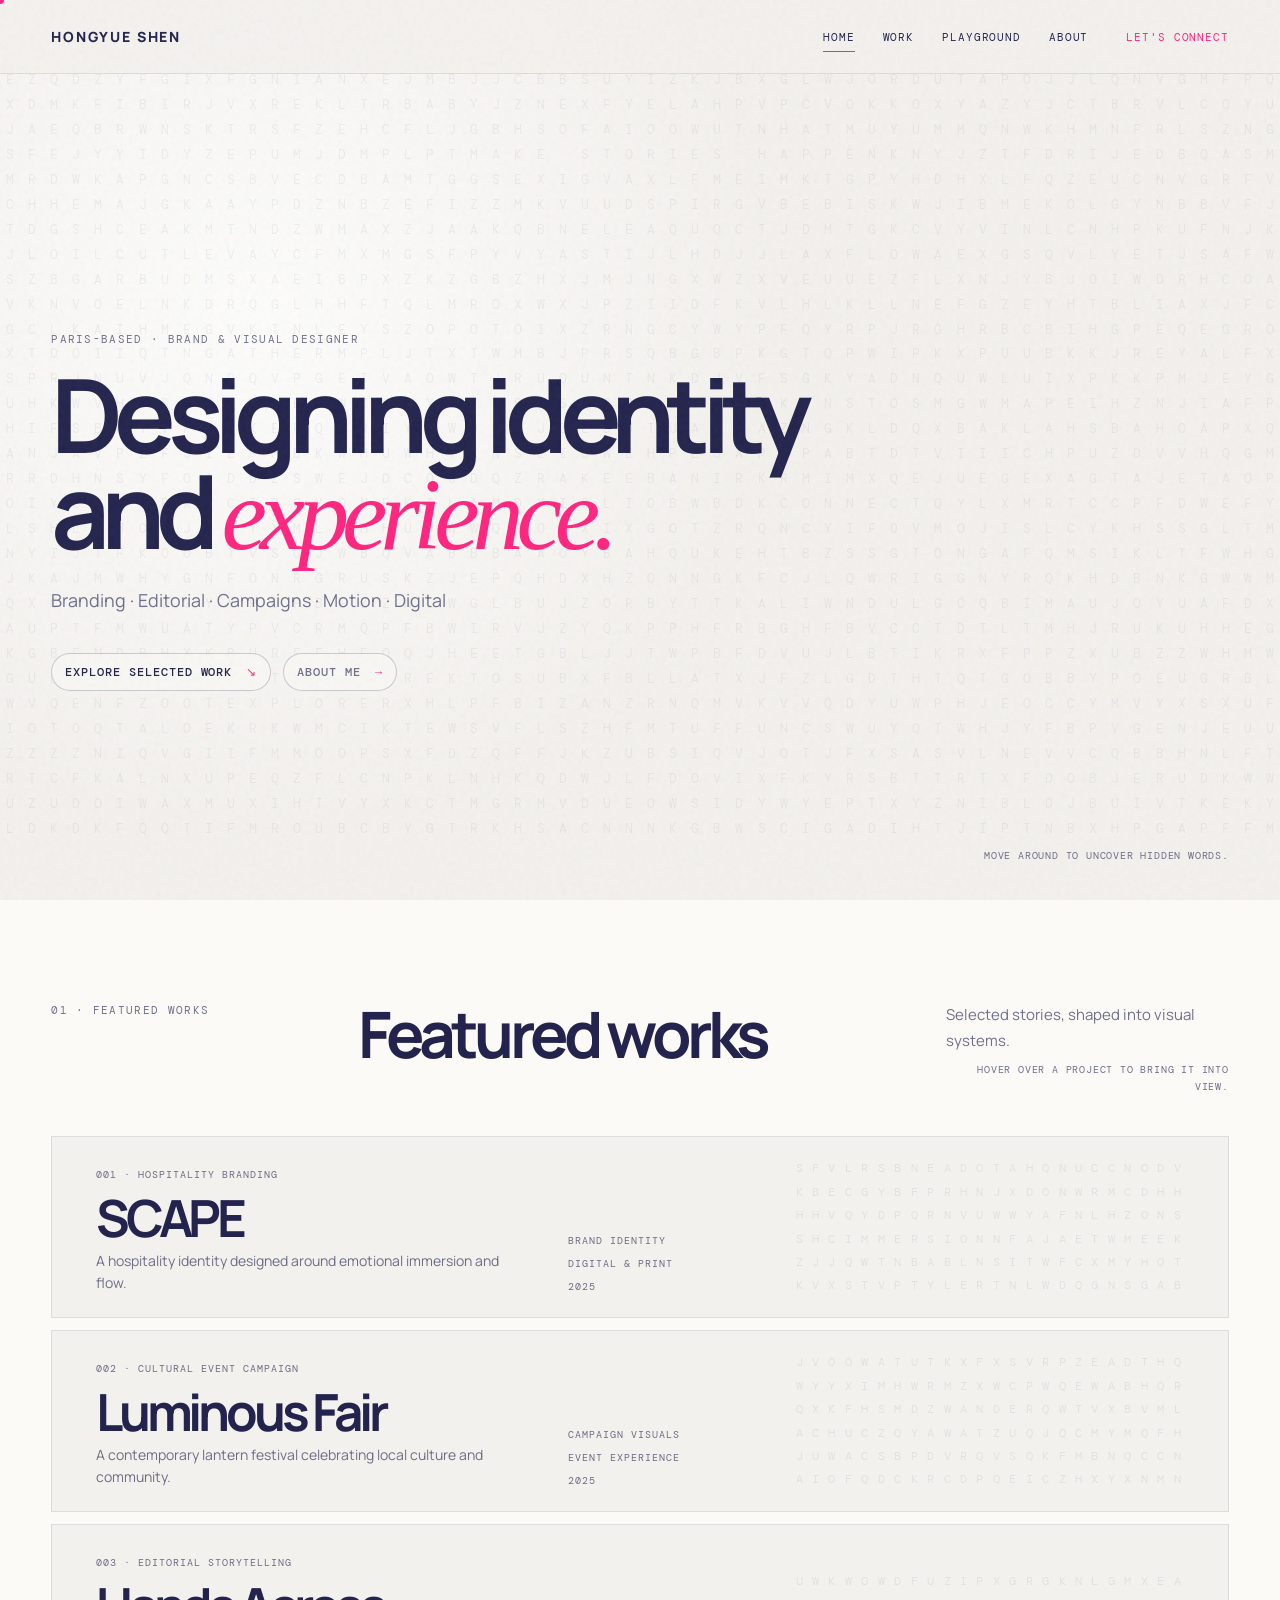
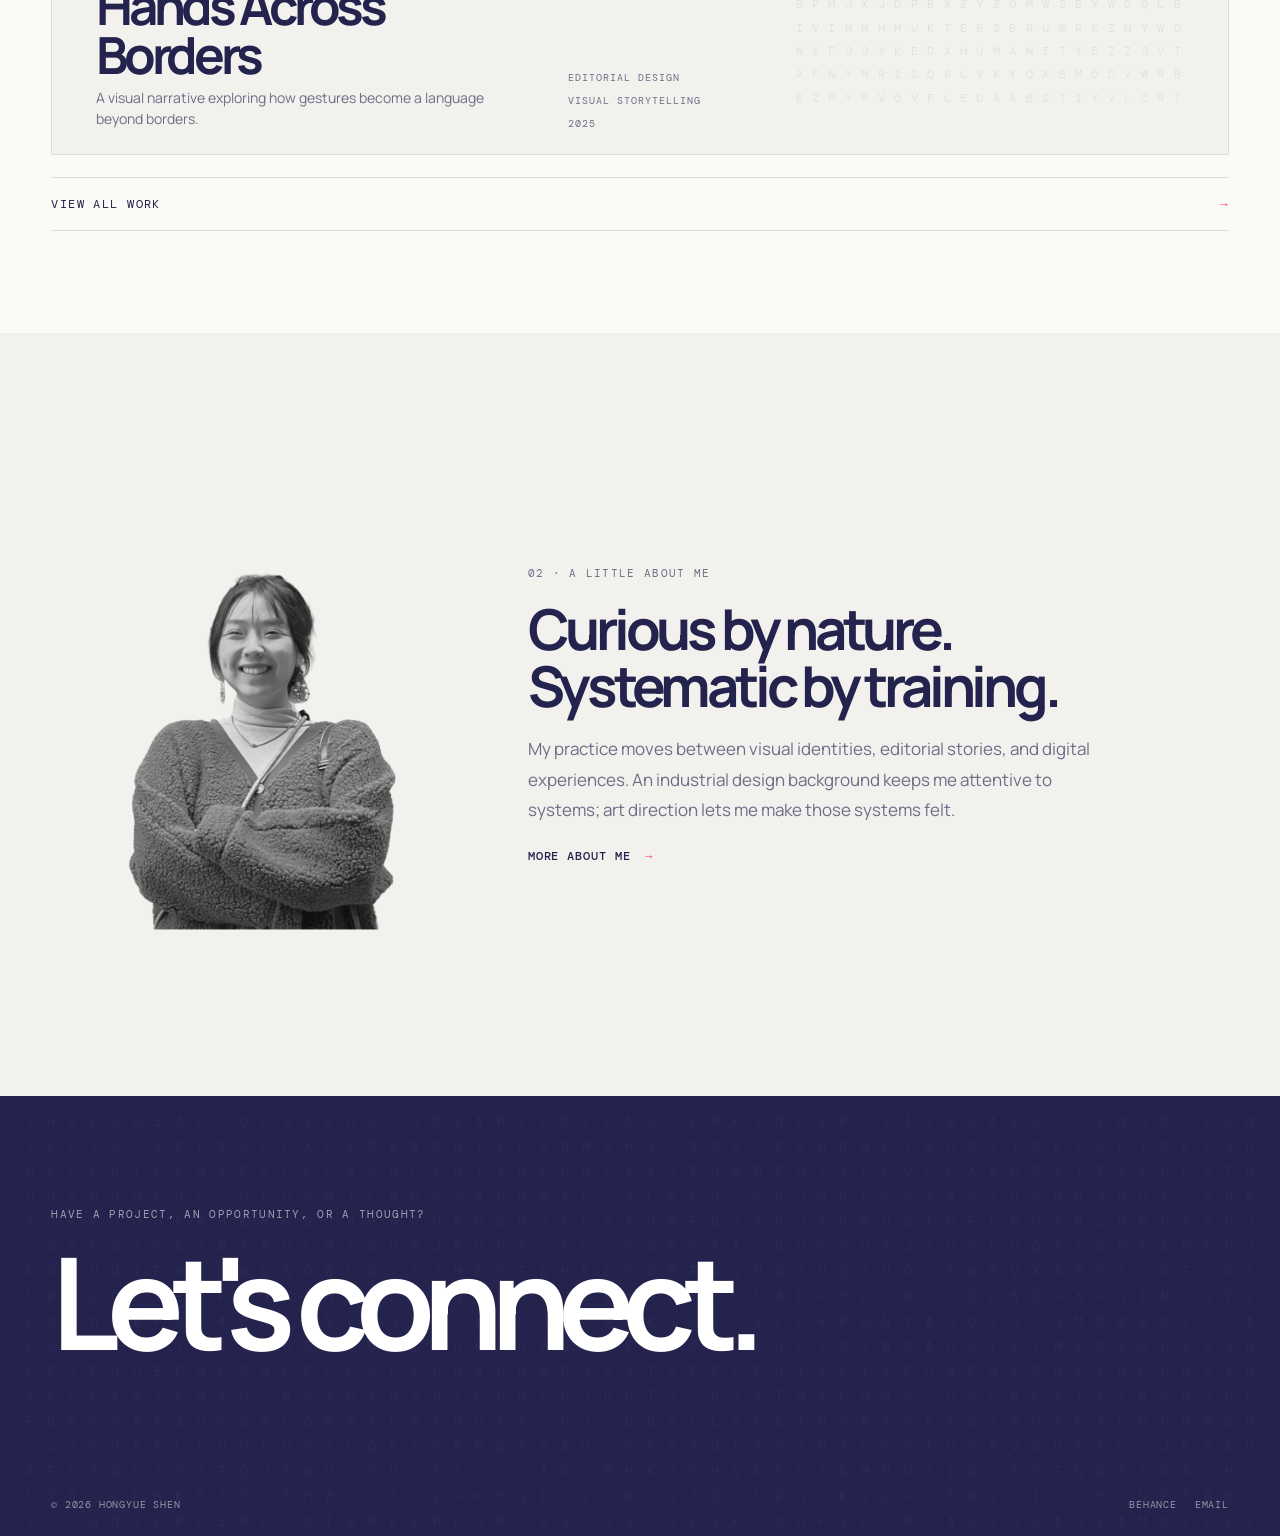
==== index.html @ bc8b8510 "Add files via upload" ====
<!doctype html>
<html lang="en">
  <head>
    <meta charset="UTF-8" />
    <meta name="viewport" content="width=device-width, initial-scale=1.0" />
    <meta
      name="description"
      content="Hongyue Shen is a Paris-based brand and visual designer working across identity, editorial, motion, and digital experiences."
    />
    <title>Hongyue Shen | Brand & Visual Designer</title>
    <link rel="preconnect" href="https://fonts.googleapis.com" />
    <link rel="preconnect" href="https://fonts.gstatic.com" crossorigin />
    <link
      href="https://fonts.googleapis.com/css2?family=DM+Mono:wght@400;500&family=Manrope:wght@400;500;600;700;800&display=swap"
      rel="stylesheet"
    />
    <link rel="stylesheet" href="styles.css" />
  </head>
  <body>
    <div class="cursor-dot" aria-hidden="true"></div>
    <header class="site-header">
      <a class="site-logo" href="index.html">HONGYUE SHEN</a>
      <button class="menu-toggle" type="button" aria-expanded="false" aria-label="Open navigation">
        <span></span><span></span>
      </button>
      <nav class="site-nav" aria-label="Primary navigation">
        <a class="active" href="index.html">Home</a>
        <a href="work.html">Work</a>
        <a href="playground.html">Playground</a>
        <a href="about.html">About</a>
        <a class="nav-contact" href="mailto:hongyueshn@gmail.com">Let's connect</a>
      </nav>
    </header>

    <main>
      <section class="hero" data-matrix-zone>
        <div
          class="letter-matrix hero-matrix"
          data-hidden="MAKE STORIES HAPPEN|FLOW|GATHER|CONNECT|EXPLORE"
          data-seed="home"
          data-hidden-layout="0.1,0.54;0.22,0.72;0.38,0.18;0.58,0.7;0.82,0.2"
          data-interactive="true"
          aria-label="Hidden words about narrative design"
        ></div>
        <div class="hero-copy">
          <p class="eyebrow">Paris-based · Brand & Visual Designer</p>
          <h1>
            Designing identity<br />
            and <em>experience.</em>
          </h1>
          <p class="hero-intro">Branding · Editorial · Campaigns · Motion · Digital</p>
          <div class="hero-actions">
            <a class="text-link" href="#selected-work">Explore selected work <span>↘</span></a>
            <a class="text-link text-link-muted" href="about.html">About me <span>→</span></a>
          </div>
        </div>
        <p class="hero-note">Move around to uncover hidden words.</p>
      </section>

      <section class="section featured-section" id="selected-work">
        <div class="section-heading reveal">
          <p class="eyebrow">01 · Featured Works</p>
          <h2>Featured works</h2>
          <p>Selected stories, shaped into visual systems.<br /><span>Hover over a project to bring it into view.</span></p>
        </div>

        <div class="featured-list">
          <a class="featured-banner reveal" href="project.html?slug=scape" data-matrix-zone>
            <div class="featured-copy">
              <span class="featured-number">001 · Hospitality Branding</span>
              <h3>SCAPE</h3>
              <p>A hospitality identity designed around emotional immersion and flow.</p>
            </div>
            <div class="featured-meta">
              <span>Brand Identity</span><span>Digital & Print</span><span>2025</span>
            </div>
            <div class="featured-matrix letter-matrix" data-hidden="IMMERSION|FLOW" data-hidden-layout="0.28,0.18;0.64,0.62" data-seed="featured-scape" data-interactive="true"></div>
          </a>

          <a class="featured-banner reveal" href="project.html?slug=luminous-fair" data-matrix-zone>
            <div class="featured-copy">
              <span class="featured-number">002 · Cultural Event Campaign</span>
              <h3>Luminous Fair</h3>
              <p>A contemporary lantern festival celebrating local culture and community.</p>
            </div>
            <div class="featured-meta">
              <span>Campaign Visuals</span><span>Event Experience</span><span>2025</span>
            </div>
            <div class="featured-matrix letter-matrix" data-hidden="WANDER|REUNION" data-hidden-layout="0.18,0.54;0.7,0.1" data-seed="featured-luminous" data-interactive="true"></div>
          </a>

          <a class="featured-banner reveal" href="project.html?slug=hands-across-borders" data-matrix-zone>
            <div class="featured-copy">
              <span class="featured-number">003 · Editorial Storytelling</span>
              <h3>Hands Across Borders</h3>
              <p>A visual narrative exploring how gestures become a language beyond borders.</p>
            </div>
            <div class="featured-meta">
              <span>Editorial Design</span><span>Visual Storytelling</span><span>2025</span>
            </div>
            <div class="featured-matrix letter-matrix" data-hidden="HUMANITY|CONNECT" data-hidden-layout="0.34,0.66;0.78,0.28" data-seed="featured-hands" data-interactive="true"></div>
          </a>
        </div>
        <a class="button-link reveal" href="work.html">View all work <span>→</span></a>
      </section>

      <section class="section home-about">
        <div class="home-about-image reveal">
          <img src="assets/people/home-about-cutout.png" alt="Portrait of Hongyue Shen" />
        </div>
        <div class="home-about-copy reveal">
          <p class="eyebrow">02 · A little about me</p>
          <h2>Curious by nature.<br />Systematic by training.</h2>
          <p>
            My practice moves between visual identities, editorial stories, and digital
            experiences. An industrial design background keeps me attentive to systems;
            art direction lets me make those systems felt.
          </p>
          <a class="text-link" href="about.html">More about me <span>→</span></a>
        </div>
      </section>
    </main>

    <footer class="site-footer" id="connect">
      <div class="footer-matrix letter-matrix" data-hidden="COLLABORATE|CREATE|TOGETHER" data-hidden-layout="0.12,0.86;0.68,0.88;0.82,0.78" data-seed="connect" data-interactive="true"></div>
      <p class="eyebrow">Have a project, an opportunity, or a thought?</p>
      <a class="footer-title" href="mailto:hongyueshn@gmail.com">Let's connect.</a>
      <div class="footer-bottom">
        <span>© <span data-year></span> Hongyue Shen</span>
        <div>
          <a href="https://www.behance.net/HongyueShen" target="_blank" rel="noreferrer">Behance</a>
          <a href="mailto:hongyueshn@gmail.com">Email</a>
        </div>
      </div>
    </footer>
    <script src="script.js"></script>
  </body>
</html>
---- styles.css ----
:root {
  --paper: #f3f1ed;
  --paper-deep: #ebe8e2;
  --ink: #23234d;
  --ink-soft: rgba(35, 35, 77, 0.64);
  --ink-faint: rgba(35, 35, 77, 0.14);
  --pink: #ff247f;
  --white: #fbfaf7;
  --black: #171719;
  --mono: "DM Mono", monospace;
  --sans: "Manrope", Arial, sans-serif;
  --edge: clamp(20px, 4vw, 68px);
}

* { box-sizing: border-box; }
html { scroll-behavior: smooth; }
body {
  margin: 0;
  color: var(--ink);
  background:
    radial-gradient(circle at 20% 10%, rgba(255,255,255,.82), transparent 33rem),
    var(--paper);
  font-family: var(--sans);
  -webkit-font-smoothing: antialiased;
}
body::before {
  position: fixed; inset: 0; pointer-events: none; z-index: 20; content: "";
  opacity: .18; background-image: url("data:image/svg+xml,%3Csvg viewBox='0 0 180 180' xmlns='http://www.w3.org/2000/svg'%3E%3Cfilter id='n'%3E%3CfeTurbulence type='fractalNoise' baseFrequency='.95' numOctaves='3' stitchTiles='stitch'/%3E%3C/filter%3E%3Crect width='100%25' height='100%25' filter='url(%23n)' opacity='.3'/%3E%3C/svg%3E");
}
a { color: inherit; text-decoration: none; }
button { color: inherit; font: inherit; }
img { display: block; max-width: 100%; }
.site-header {
  position: sticky; top: 0; z-index: 15; display: flex; align-items: center; justify-content: space-between;
  height: 74px; padding: 0 var(--edge); border-bottom: 1px solid rgba(35,35,77,.1);
  background: rgba(243,241,237,.84); backdrop-filter: blur(18px);
}
.site-logo { font-size: 14px; font-weight: 800; letter-spacing: .13em; }
.site-nav { display: flex; align-items: center; gap: 28px; font-family: var(--mono); font-size: 11px; letter-spacing: .08em; text-transform: uppercase; }
.site-nav a { position: relative; padding: 10px 0; }
.site-nav a::after { position: absolute; right: 0; bottom: 2px; left: 0; height: 1px; content: ""; background: var(--pink); transform: scaleX(0); transform-origin: right; transition: transform .35s ease; }
.site-nav a:hover::after, .site-nav a.active::after { transform: scaleX(1); transform-origin: left; }
.nav-contact { margin-left: 10px; color: var(--pink); }
.menu-toggle { display: none; border: 0; background: transparent; }
.cursor-dot { position: fixed; z-index: 30; width: 8px; height: 8px; border-radius: 50%; pointer-events: none; background: var(--pink); transform: translate(-50%,-50%); transition: width .2s,height .2s; }
.cursor-dot.large { width: 26px; height: 26px; background: rgba(255,36,127,.42); }

.hero { position: relative; min-height: calc(100svh - 74px); padding: 12vh var(--edge) 60px; overflow: hidden; display: flex; align-items: center; }
.hero-matrix { position: absolute; inset: 0; opacity: .72; }
.hero-copy { position: relative; z-index: 2; min-width: 0; max-width: 1160px; }
.eyebrow { margin: 0 0 19px; color: var(--ink-soft); font-family: var(--mono); font-size: 11px; letter-spacing: .12em; line-height: 1.6; text-transform: uppercase; }
h1,h2,h3,p { margin-top: 0; }
h1 { margin-bottom: 24px; font-size: clamp(58px, 8vw, 128px); font-weight: 700; letter-spacing: -.085em; line-height: .93; }
h1 em, h2 em { color: var(--pink); font-family: Georgia, serif; font-weight: 400; letter-spacing: -.07em; }
h2 { margin-bottom: 20px; font-size: clamp(35px,4.4vw,68px); font-weight: 700; letter-spacing: -.075em; line-height: 1; }
.hero-intro, .page-intro { max-width: 580px; color: var(--ink-soft); font-size: clamp(16px,1.4vw,20px); line-height: 1.65; }
.hero-actions { display: flex; flex-wrap: wrap; gap: 12px; margin-top: 38px; }
.text-link { display: inline-block; font-family: var(--mono); font-size: 12px; font-weight: 500; letter-spacing: .08em; text-transform: uppercase; }
.hero-actions .text-link { padding: 10px 13px; border: 1px solid rgba(35,35,77,.22); border-radius: 999px; background: rgba(251,250,247,.48); backdrop-filter: blur(10px); }
.hero-actions .text-link:hover { border-color: rgba(255,36,127,.45); color: var(--pink); }
.text-link span { color: var(--pink); padding-left: 6px; transition: padding .25s; }
.text-link:hover span { padding-left: 12px; }
.text-link-muted { color: var(--ink-soft); }
.hero-note { position: absolute; bottom: 28px; z-index: 2; color: var(--ink-soft); font-family: var(--mono); font-size: 10px; letter-spacing: .08em; text-transform: uppercase; }
.hero-note { right: var(--edge); }

.letter-matrix { display: grid; grid-template-columns: repeat(var(--matrix-cols), minmax(0,1fr)); align-content: start; gap: .95em .18em; overflow: hidden; font-family: var(--mono); font-size: clamp(11px,1vw,15px); line-height: 1; user-select: none; }
.matrix-letter { display: block; min-width: 0; color: rgba(35,35,77,.115); text-align: center; transition: color .5s ease, transform .5s ease, opacity .5s ease; }
.matrix-letter.hidden-letter { color: rgba(35,35,77,.4); }
.letter-matrix[data-interactive="true"] .matrix-letter { color: rgba(35,35,77,.08); }
.letter-matrix[data-interactive="true"] .matrix-letter.is-near { color: rgba(35,35,77,.55); transform: translateY(-2px); }
.letter-matrix[data-interactive="true"] .hidden-letter.is-near { color: var(--pink); }

.section { padding: clamp(90px,13vw,180px) var(--edge); }
.selected-section,.featured-section { background: var(--white); }
.section-heading { display: grid; grid-template-columns: 1fr 2fr 1fr; gap: 24px; margin-bottom: 46px; }
.section-heading h2 { grid-column: 2; }
.section-heading > p:last-child { grid-column: 3; align-self: end; color: var(--ink-soft); font-size: 15px; line-height: 1.7; }
.section-heading > p:last-child span { display: block; margin-top: 8px; font-family: var(--mono); font-size: 10px; letter-spacing: .08em; text-align: right; text-transform: uppercase; }
.featured-section { padding-top: clamp(70px,8vw,110px); padding-bottom: clamp(70px,8vw,110px); }
.featured-section .section-heading { margin-bottom: 26px; }
.featured-section .section-heading h2 { font-size: clamp(42px,5vw,78px); }
.featured-list { display: grid; gap: 12px; }
.featured-banner { position: relative; display: grid; grid-template-columns: minmax(0,1.05fr) minmax(170px,.45fr) minmax(280px,.95fr); gap: clamp(18px,3vw,54px); min-height: 178px; padding: 24px clamp(24px,3.4vw,48px); overflow: hidden; align-items: center; border: 1px solid rgba(35,35,77,.1); background: var(--paper); transition: border-color .35s, transform .35s, background .35s; }
.featured-banner:hover { border-color: rgba(255,36,127,.45); background: #f7f4ef; transform: translateY(-2px); }
.featured-copy { position: relative; z-index: 1; }
.featured-number,.featured-meta span { color: var(--ink-soft); font-family: var(--mono); font-size: 10px; letter-spacing: .1em; text-transform: uppercase; }
.featured-copy h3 { margin: 10px 0 8px; font-size: clamp(34px,4vw,62px); letter-spacing: -.08em; line-height: .95; }
.featured-copy p { max-width: 500px; margin: 0; color: var(--ink-soft); font-size: 14px; line-height: 1.55; }
.featured-meta { display: grid; gap: 10px; align-self: end; }
.featured-matrix { height: 130px; font-size: 12px; opacity: .95; }
.featured-matrix .hidden-letter { color: rgba(35,35,77,.38); }
.project-list { display: grid; grid-template-columns: repeat(2,minmax(0,1fr)); gap: 14px; }
.project-card { position: relative; min-height: clamp(320px,28vw,440px); padding: 22px; overflow: hidden; background: var(--paper); }
.project-card img,.project-card-overlay,.project-card-matrix { position: absolute; inset: 0; width: 100%; height: 100%; }
.project-card img { opacity: 0; object-fit: cover; transform: scale(1.05); filter: saturate(.9); transition: opacity .55s ease,transform .85s cubic-bezier(.16,.8,.24,1),filter .55s; }
.project-card-overlay { opacity: 0; background: linear-gradient(180deg,rgba(15,17,36,.08),rgba(15,17,36,.72)); transition: opacity .55s ease; }
.project-card-matrix { padding: 3vw; font-size: clamp(10px,1.25vw,18px); transition: opacity .45s; }
.project-card-top,.project-card-bottom { position: relative; z-index: 2; transition: color .45s ease; }
.project-card-top { display: flex; justify-content: space-between; color: var(--ink-soft); font-family: var(--mono); font-size: 10px; letter-spacing: .1em; text-transform: uppercase; }
.project-card-bottom { position: absolute; right: 24px; bottom: 24px; left: 24px; }
.project-card h3 { margin-bottom: 10px; font-size: clamp(36px,4.6vw,70px); letter-spacing: -.08em; line-height: .93; }
.project-card p { max-width: 520px; margin-bottom: 18px; color: var(--ink-soft); font-size: 14px; line-height: 1.6; }
.view-label { opacity: 0; font-family: var(--mono); font-size: 10px; letter-spacing: .1em; text-transform: uppercase; transform: translateY(12px); transition: opacity .4s,transform .4s; }
.view-label b { color: var(--pink); }
.project-card:hover img,.project-card:focus-visible img { opacity: 1; transform: scale(1); filter: saturate(1); }
.project-card:hover .project-card-overlay,.project-card:focus-visible .project-card-overlay { opacity: 1; }
.project-card:hover .project-card-matrix,.project-card:focus-visible .project-card-matrix { opacity: 0; }
.project-card:hover .project-card-top,.project-card:hover .project-card-bottom,.project-card:focus-visible .project-card-top,.project-card:focus-visible .project-card-bottom { color: white; }
.project-card:hover p,.project-card:focus-visible p { color: rgba(255,255,255,.78); }
.project-card:hover .view-label,.project-card:focus-visible .view-label { opacity: 1; transform: translateY(0); }
.button-link { display: flex; justify-content: space-between; margin-top: 22px; padding: 18px 0; border-top: 1px solid var(--ink-faint); border-bottom: 1px solid var(--ink-faint); font-family: var(--mono); font-size: 12px; letter-spacing: .12em; text-transform: uppercase; }
.button-link span { color: var(--pink); }

.home-about { display: grid; grid-template-columns: minmax(180px,320px) minmax(0,660px); justify-content: center; gap: clamp(44px,9vw,140px); align-items: center; }
.home-about-image { height: 430px; overflow: hidden; background: transparent; }
.home-about-image img { width: 100%; height: 100%; object-fit: contain; object-position: center bottom; }
.home-about-copy p:not(.eyebrow) { max-width: 590px; color: var(--ink-soft); font-size: 17px; line-height: 1.8; }

.page-hero { position: relative; min-height: 560px; padding: 150px var(--edge) 80px; overflow: hidden; border-bottom: 1px solid var(--ink-faint); }
.page-hero h1 { position: relative; z-index: 1; max-width: 1000px; }
.page-hero .eyebrow,.page-hero .page-intro { position: relative; z-index: 1; }
.page-matrix { position: absolute; inset: 0; padding: 24px; opacity: .8; font-size: 14px; }
.work-index-section,.playground-section { padding-top: 0; background: var(--white); }
.filter-bar { display: flex; flex-wrap: wrap; gap: 8px; margin-bottom: 30px; padding-top: 30px; border-top: 1px solid var(--ink-faint); }
.filter-button { padding: 9px 14px; border: 1px solid var(--ink-faint); border-radius: 30px; background: transparent; cursor: pointer; font-family: var(--mono); font-size: 10px; letter-spacing: .08em; text-transform: uppercase; transition: .25s; }
.filter-button:hover,.filter-button.active { color: white; border-color: var(--ink); background: var(--ink); }
.work-grid { display: grid; grid-template-columns: 1fr 1fr; gap: clamp(16px,2.2vw,34px); }
.work-tile { transition: opacity .35s,transform .35s; }
.work-tile.is-hidden { display: none; }
.work-tile-image { aspect-ratio: 1.5; margin-bottom: 18px; overflow: hidden; background: var(--paper); }
.work-tile img { width: 100%; height: 100%; object-fit: cover; transition: transform .65s ease; }
.work-tile:hover img { transform: scale(1.045); }
.work-tile span,.practice-number { color: var(--ink-soft); font-family: var(--mono); font-size: 10px; letter-spacing: .1em; text-transform: uppercase; }
.work-tile h2 { margin: 8px 0 4px; font-size: clamp(27px,3vw,42px); }
.work-tile p { color: var(--ink-soft); font-size: 13px; }
.practice-heading { margin-top: 130px; }
.practice-heading h2 { font-size: clamp(34px,4vw,54px); }
.practice-card { display: grid; grid-template-columns: 1fr 1.35fr; gap: 30px; align-items: center; padding: clamp(24px,4vw,56px); background: var(--paper); }
.practice-card h2 { margin: 18px 0; font-size: clamp(42px,6vw,78px); }
.practice-card p { max-width: 500px; color: var(--ink-soft); font-size: 15px; line-height: 1.7; }
.practice-card img { transition: transform .65s ease; }
.practice-card:hover img { transform: scale(1.025); }

.play-grid { display: grid; grid-auto-flow: dense; grid-template-columns: repeat(3,1fr); gap: 14px; }
.play-item { position: relative; min-height: 300px; padding: 0; overflow: hidden; border: 0; cursor: pointer; background: var(--paper-deep); text-align: left; }
.play-item img { width: 100%; height: 100%; object-fit: cover; transition: transform .65s ease,filter .5s; }
.play-item:hover img { transform: scale(1.045); filter: saturate(1.16); }
.play-item > span:last-child { position: absolute; right: 16px; bottom: 16px; left: 16px; color: white; font-family: var(--mono); font-size: 10px; letter-spacing: .1em; text-shadow: 0 1px 3px #000; text-transform: uppercase; }
.play-wide { grid-column: span 2; }
.play-placeholder { display: flex; align-items: center; justify-content: center; border: 1px dashed rgba(35,35,77,.35); background: transparent; }
.play-placeholder .placeholder-mark { position: static; color: var(--pink); font-size: 60px; font-weight: 200; text-shadow: none; transition: transform .35s; }
.play-placeholder:hover .placeholder-mark { transform: rotate(45deg); }
.play-placeholder > span:last-child { color: var(--ink-soft); text-shadow: none; }

.about-hero { position: relative; display: grid; grid-template-columns: 1.1fr .9fr; gap: 40px; min-height: 700px; padding: 120px var(--edge); overflow: hidden; align-items: center; }
.about-copy,.about-portrait { position: relative; z-index: 1; }
.about-copy p:not(.eyebrow) { max-width: 670px; color: var(--ink-soft); font-size: clamp(16px,1.5vw,20px); line-height: 1.75; }
.about-portrait { position: relative; justify-self: center; width: min(520px,100%); height: 590px; overflow: hidden; background: var(--paper-deep); }
.about-portrait img { width: 100%; height: 100%; object-fit: cover; object-position: center; }
.about-matrix { position: absolute; inset: 0; padding: 22px; opacity: .76; font-size: 12px; }
.about-details { display: grid; grid-template-columns: 1fr 1fr; gap: clamp(50px,10vw,150px); background: var(--white); }
.timeline > div { padding: 18px 0; border-top: 1px solid var(--ink-faint); }
.timeline span,.language-list span { color: var(--ink-soft); font-family: var(--mono); font-size: 10px; letter-spacing: .06em; text-transform: uppercase; }
.timeline h3 { margin: 11px 0 3px; font-size: 20px; letter-spacing: -.04em; }
.timeline p { margin: 0; color: var(--ink-soft); font-size: 14px; }
.tag-list { display: flex; flex-wrap: wrap; gap: 8px; }
.tag-list span { padding: 9px 13px; border: 1px solid var(--ink-faint); border-radius: 20px; font-family: var(--mono); font-size: 10px; letter-spacing: .06em; text-transform: uppercase; }
.subheading { margin-top: 60px; }
.language-list { display: grid; grid-template-columns: 1fr 1fr; gap: 0 24px; }
.language-list p { display: flex; justify-content: space-between; gap: 10px; padding: 14px 0; border-top: 1px solid var(--ink-faint); font-size: 14px; }

.project-hero { padding: 52px var(--edge) 42px; border-bottom: 1px solid var(--ink-faint); }
.project-hero-top { display: flex; justify-content: space-between; gap: 24px; align-items: center; }
.project-back { display: inline-block; margin-bottom: 22px; }
.project-back span { padding-right: 6px; padding-left: 0; }
.project-back:hover span { padding-right: 12px; padding-left: 0; }
.project-number { margin: 0 0 22px; color: var(--ink-soft); font-family: var(--mono); font-size: 11px; letter-spacing: .12em; }
.project-hero h1 { margin-top: 24px; max-width: 1200px; }
.project-meta { display: grid; grid-template-columns: 1.15fr 1.35fr .7fr; gap: 22px; margin-top: 36px; padding-top: 18px; border-top: 1px solid var(--ink-faint); }
.project-meta p { margin: 0; color: var(--ink-soft); font-family: var(--mono); font-size: 11px; letter-spacing: .06em; line-height: 1.7; text-transform: uppercase; }
.project-meta b { display: block; color: var(--ink); font-family: var(--sans); font-size: 14px; letter-spacing: 0; text-transform: none; }
.project-lead-image { width: 100%; max-height: 82vh; object-fit: cover; }
.project-summary { display: grid; grid-template-columns: 1fr 1fr; gap: clamp(35px,9vw,150px); padding: clamp(70px,9vw,130px) var(--edge); background: var(--white); }
.project-summary h2 { color: var(--pink); font-family: var(--mono); font-size: 11px; letter-spacing: .1em; text-transform: uppercase; }
.project-summary p { color: var(--ink-soft); font-size: clamp(16px,1.4vw,19px); line-height: 1.8; }
.project-gallery { padding: 0 var(--edge) 100px; }
.gallery-grid { display: grid; grid-template-columns: repeat(2,1fr); gap: 14px; }
.gallery-item { aspect-ratio: 16 / 10; min-height: 0; padding: 0; overflow: hidden; border: 0; cursor: zoom-in; background: var(--paper-deep); }
.gallery-item:nth-child(3n+1) { grid-column: span 2; }
.gallery-item img { width: 100%; height: 100%; object-fit: cover; transition: transform .75s ease; }
.gallery-item:hover img { transform: scale(1.035); }
.gallery-video { grid-column: span 2; display: grid; aspect-ratio: auto; min-height: auto; cursor: default; background: transparent; }
.gallery-video video { display: block; width: 100%; aspect-ratio: 16 / 9; object-fit: contain; background: transparent; }
.gallery-video p { margin: 10px 0 0; color: var(--ink-soft); font-family: var(--mono); font-size: 10px; letter-spacing: .1em; text-transform: uppercase; }

.play-feature { display: grid; grid-template-columns: minmax(260px,.65fr) minmax(0,1.35fr); gap: clamp(22px,4vw,60px); align-items: stretch; padding: clamp(26px,4vw,54px); border-top: 1px solid var(--ink-faint); background: var(--paper); }
.play-feature + .play-feature { margin-top: 14px; }
.play-feature h2 { margin-bottom: 16px; font-size: clamp(36px,4.8vw,70px); }
.play-feature p:not(.eyebrow) { max-width: 560px; color: var(--ink-soft); font-size: 15px; line-height: 1.75; }
.zine-frame { min-height: 520px; overflow: hidden; background: var(--white); }
.zine-frame iframe { width: 100%; height: 100%; min-height: 520px; border: 0; }
.play-feature-dark { color: white; background: var(--ink); }
.play-feature-dark p:not(.eyebrow),.play-feature-dark .eyebrow { color: rgba(255,255,255,.62); }
.play-feature-dark .text-link { color: white; }
.play-video-frame { display: grid; gap: 10px; align-content: center; }
.play-video-frame video { display: block; width: 100%; aspect-ratio: 16 / 9; object-fit: contain; border: 1px solid rgba(255,255,255,.18); background: rgba(255,255,255,.04); }
.play-video-frame small { color: rgba(255,255,255,.58); font-family: var(--mono); font-size: 10px; letter-spacing: .08em; text-transform: uppercase; }
.video-placeholder { display: grid; min-height: 330px; padding: 28px; align-content: end; border: 1px solid rgba(255,255,255,.18); background: linear-gradient(135deg, rgba(255,255,255,.06), rgba(255,36,127,.16)); }
.video-placeholder span { max-width: 440px; font-size: clamp(28px,4vw,56px); font-weight: 700; letter-spacing: -.07em; line-height: .98; }
.video-placeholder small { margin-top: 18px; color: rgba(255,255,255,.58); font-family: var(--mono); font-size: 10px; letter-spacing: .08em; text-transform: uppercase; }
.compact-play-grid { margin-top: 14px; grid-template-columns: repeat(3,1fr); }
.project-next { display: flex; justify-content: space-between; gap: 20px; padding: 22px var(--edge); border-top: 1px solid var(--ink-faint); font-family: var(--mono); font-size: 11px; letter-spacing: .1em; text-transform: uppercase; }
.project-next span { color: var(--pink); }

.lightbox { position: fixed; inset: 0; z-index: 50; display: flex; align-items: center; justify-content: center; padding: 38px; visibility: hidden; opacity: 0; background: rgba(15,15,21,.92); transition: opacity .3s,visibility .3s; }
.lightbox.open { visibility: visible; opacity: 1; }
.lightbox img { max-width: min(1500px,92vw); max-height: 82vh; object-fit: contain; }
.lightbox p { position: absolute; bottom: 13px; color: rgba(255,255,255,.7); font-family: var(--mono); font-size: 10px; letter-spacing: .1em; text-transform: uppercase; }
.lightbox-close { position: absolute; top: 20px; right: 25px; color: white; border: 0; cursor: pointer; background: transparent; font-size: 35px; line-height: 1; }

.site-footer { position: relative; min-height: 440px; padding: 110px var(--edge) 26px; overflow: hidden; background: var(--ink); color: white; }
.footer-matrix { position: absolute; inset: 0; padding: 20px; opacity: .38; }
.footer-matrix .matrix-letter { color: rgba(255,255,255,.1); }
.footer-matrix .hidden-letter { color: var(--pink); }
.footer-matrix[data-interactive="true"] .matrix-letter { color: rgba(255,255,255,.08); }
.footer-matrix[data-interactive="true"] .matrix-letter.is-near { color: rgba(255,255,255,.55); }
.footer-matrix[data-interactive="true"] .hidden-letter.is-near { color: var(--pink); }
.site-footer > *:not(.footer-matrix) { position: relative; z-index: 1; }
.site-footer .eyebrow { color: rgba(255,255,255,.56); }
.footer-title { display: inline-block; font-size: clamp(56px,10vw,150px); font-weight: 700; letter-spacing: -.095em; line-height: .92; }
.footer-title:hover { color: var(--pink); }
.footer-bottom { position: absolute !important; right: var(--edge); bottom: 25px; left: var(--edge); display: flex; justify-content: space-between; color: rgba(255,255,255,.52); font-family: var(--mono); font-size: 10px; letter-spacing: .08em; text-transform: uppercase; }
.footer-bottom div { display: flex; gap: 18px; }
.footer-bottom a:hover { color: var(--pink); }

.reveal { opacity: 0; transform: translateY(22px); transition: opacity .7s ease,transform .7s ease; }
.reveal.visible { opacity: 1; transform: translateY(0); }

@media (max-width: 760px) {
  .cursor-dot { display: none; }
  .site-header { height: 64px; }
  .menu-toggle { display: flex; flex-direction: column; gap: 6px; width: 30px; height: 26px; padding: 5px 0; cursor: pointer; }
  .menu-toggle { position: absolute; top: 19px; right: var(--edge); z-index: 2; }
  .menu-toggle::before,.menu-toggle::after { position: absolute; right: 0; width: 28px; height: 2px; content: ""; background: var(--ink); transition: .3s; }
  .menu-toggle::before { top: 5px; }
  .menu-toggle::after { bottom: 5px; }
  .menu-toggle span { display: none; }
  .menu-toggle.open::before { top: 11px; transform: rotate(45deg); }
  .menu-toggle.open::after { bottom: 11px; transform: rotate(-45deg); }
  .site-nav { position: fixed; top: 64px; right: 0; left: 0; display: flex; flex-direction: column; align-items: flex-start; gap: 18px; padding: 30px var(--edge) 36px; visibility: hidden; opacity: 0; background: rgba(243,241,237,.97); transform: translateY(-12px); transition: .3s; }
  .site-nav.open { visibility: visible; opacity: 1; transform: translateY(0); }
  .nav-contact { margin-left: 0; }
  .hero { min-height: 730px; padding-top: 80px; align-items: center; }
  .hero-copy { width: 100%; max-width: 100%; overflow: hidden; }
  .hero-intro { max-width: 335px; }
  h1 { font-size: clamp(56px,17vw,92px); }
  .hero-matrix { opacity: .56; }
  .section { padding-top: 90px; padding-bottom: 90px; }
  .section-heading { display: block; }
  .section-heading > p:last-child { margin-top: 22px; }
  .section-heading > p:last-child span { text-align: left; }
  .featured-banner { grid-template-columns: 1fr; min-height: 320px; }
  .featured-meta { display: flex; flex-wrap: wrap; }
  .featured-matrix { height: 150px; order: -1; }
  .project-card { min-height: 350px; }
  .project-list { grid-template-columns: 1fr; }
  .project-card img { opacity: .23; }
  .project-card-overlay { opacity: .12; }
  .project-card-matrix { opacity: .92; }
  .project-card-bottom p { display: none; }
  .home-about { display: block; }
  .home-about-image { height: 310px; margin-bottom: 38px; }
  .page-hero { min-height: 470px; padding-top: 120px; }
  .page-matrix { inset: 0; padding: 16px; }
  .work-grid,.about-details,.about-hero,.project-summary,.practice-card { grid-template-columns: 1fr; }
  .work-grid { gap: 32px; }
  .practice-heading { margin-top: 88px; }
  .practice-card img { order: -1; }
  .play-grid { grid-template-columns: 1fr; }
  .play-feature { grid-template-columns: 1fr; padding: 24px; }
  .zine-frame,.zine-frame iframe { min-height: 430px; }
  .compact-play-grid { grid-template-columns: 1fr; }
  .play-wide { grid-column: auto; }
  .play-item { min-height: 270px; }
  .about-hero { padding-top: 95px; }
  .about-matrix { padding: 14px; opacity: .62; }
  .about-portrait { width: 100%; height: 460px; }
  .language-list { grid-template-columns: 1fr; }
  .project-hero { padding-top: 34px; }
  .project-meta { grid-template-columns: 1fr; gap: 13px; }
  .gallery-grid { grid-template-columns: 1fr; }
  .gallery-item,.gallery-item:nth-child(3n+1),.gallery-video { grid-column: auto; }
  .site-footer { min-height: 340px; padding-top: 78px; }
  .footer-bottom { display: block; }
  .footer-bottom div { margin-top: 12px; }
}
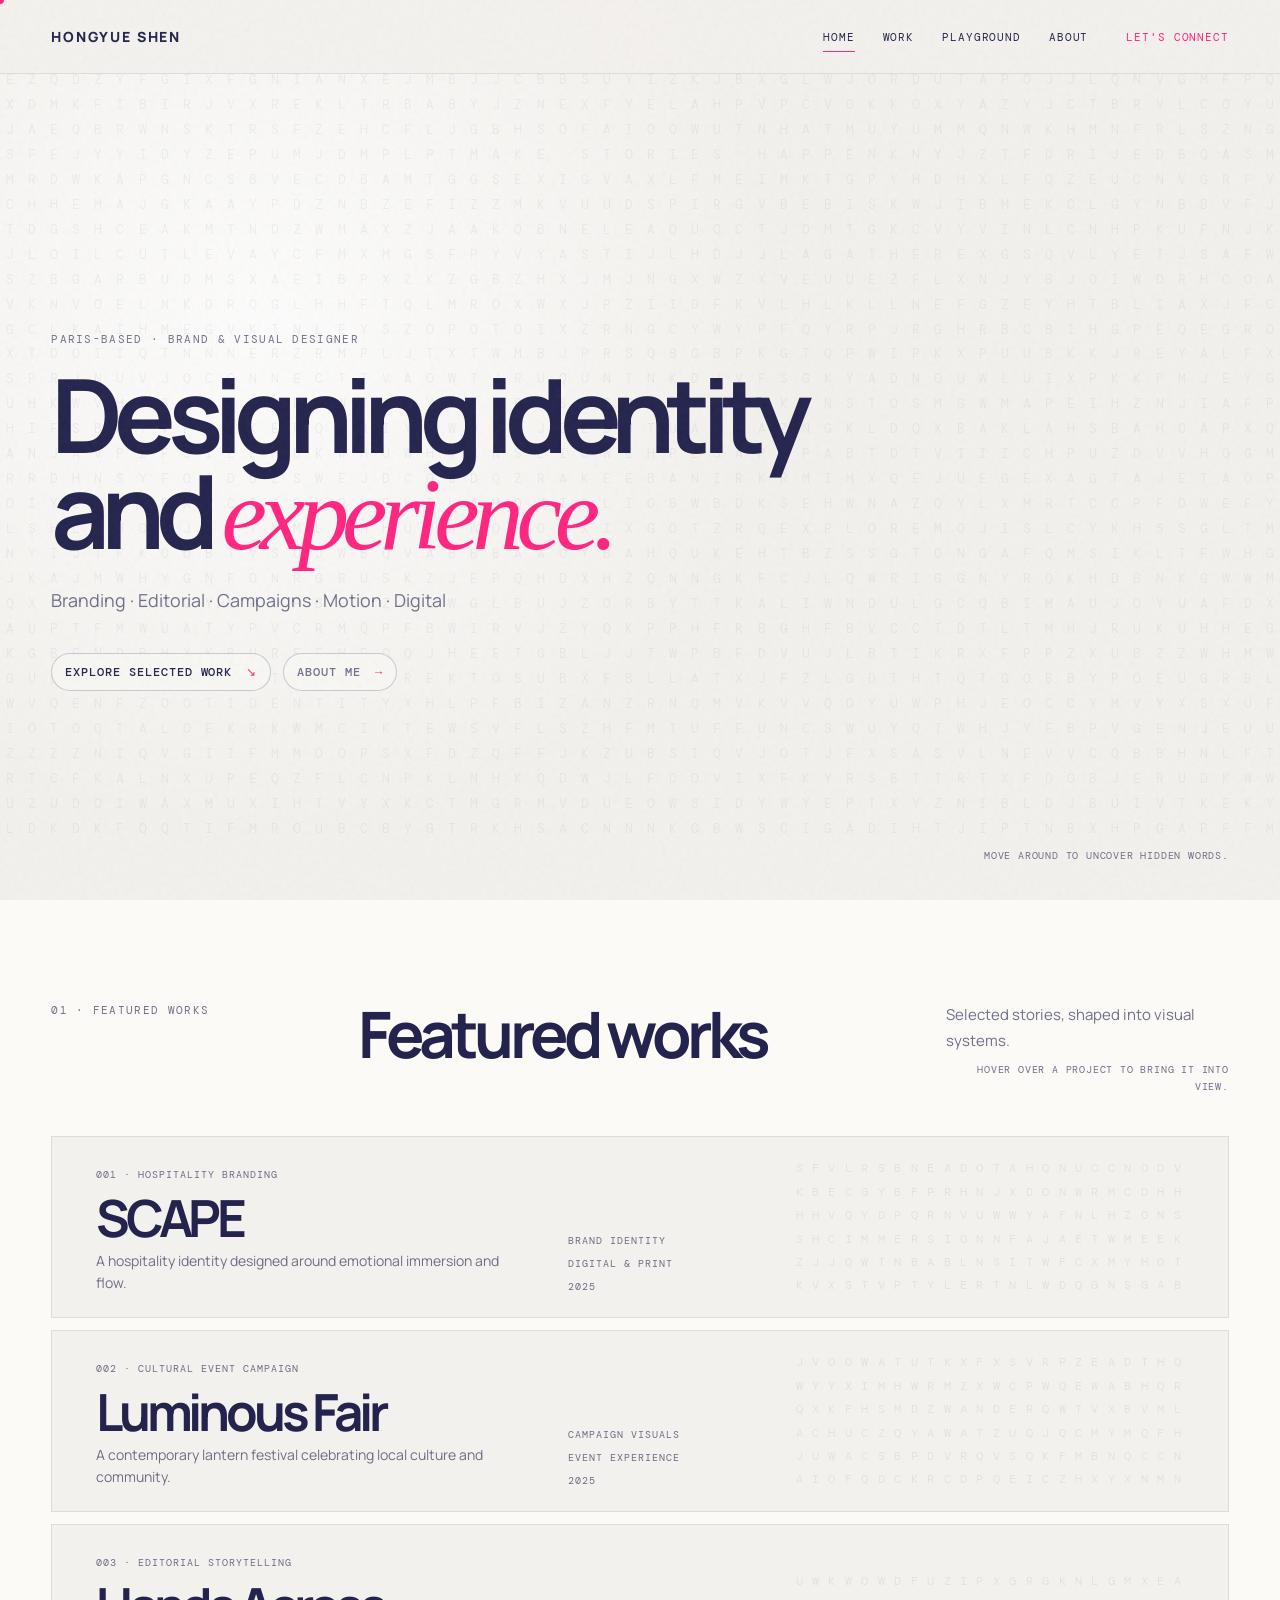
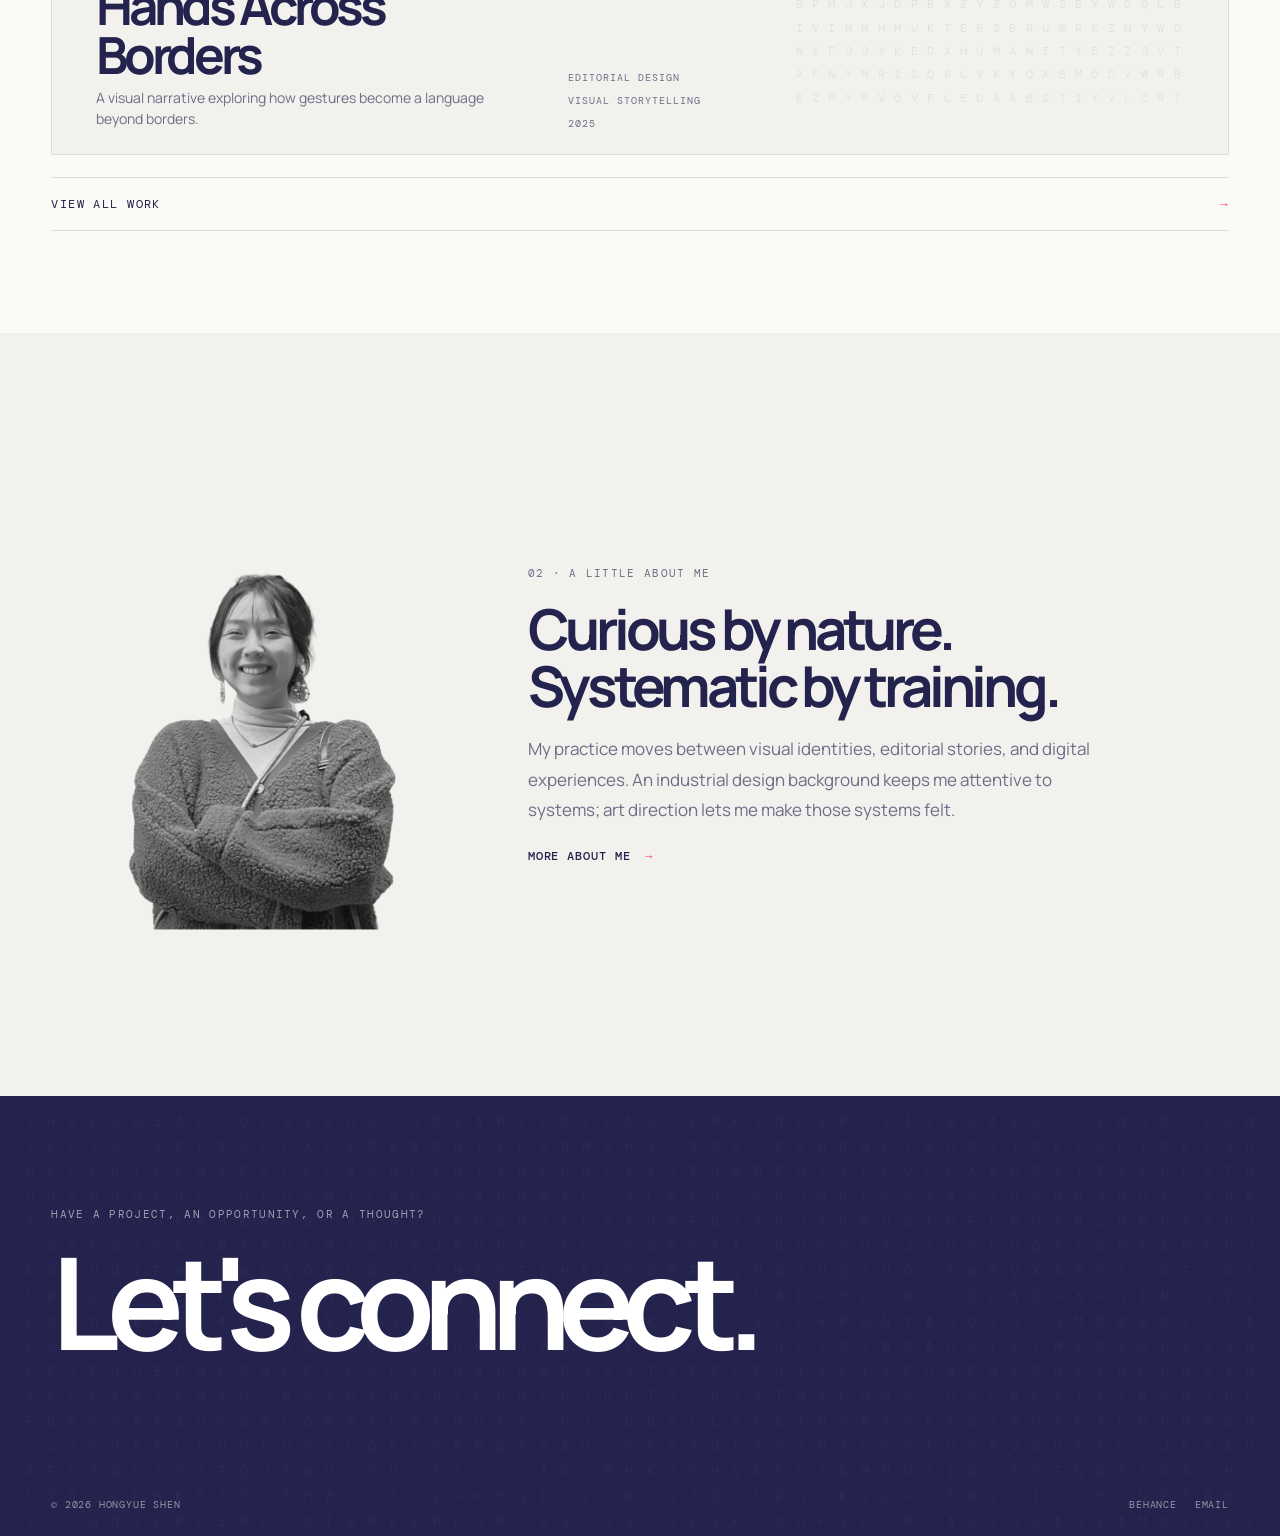
==== commit 8baad002: "Add files via upload" ====
--- a/index.html
+++ b/index.html
@@ -36,9 +36,9 @@
       <section class="hero" data-matrix-zone>
         <div
           class="letter-matrix hero-matrix"
-          data-hidden="MAKE STORIES HAPPEN|FLOW|GATHER|CONNECT|EXPLORE"
+          data-hidden="MAKE STORIES HAPPEN|GATHER|CONNECT|EXPLORE|IDENTITY"
           data-seed="home"
-          data-hidden-layout="0.1,0.54;0.22,0.72;0.38,0.18;0.58,0.7;0.82,0.2"
+          data-hidden-layout="0.1,0.54;0.24,0.72;0.4,0.18;0.6,0.7;0.82,0.2"
           data-interactive="true"
           aria-label="Hidden words about narrative design"
         ></div>
@@ -74,7 +74,7 @@
             <div class="featured-meta">
               <span>Brand Identity</span><span>Digital & Print</span><span>2025</span>
             </div>
-            <div class="featured-matrix letter-matrix" data-hidden="IMMERSION|FLOW" data-hidden-layout="0.28,0.18;0.64,0.62" data-seed="featured-scape" data-interactive="true"></div>
+            <div class="featured-matrix letter-matrix" data-hidden="IMMERSION|ESCAPE" data-hidden-layout="0.28,0.18;0.64,0.62" data-seed="featured-scape" data-interactive="true"></div>
           </a>
 
           <a class="featured-banner reveal" href="project.html?slug=luminous-fair" data-matrix-zone>
--- a/styles.css
+++ b/styles.css
@@ -65,7 +65,7 @@
 .hero-note { right: var(--edge); }
 
 .letter-matrix { display: grid; grid-template-columns: repeat(var(--matrix-cols), minmax(0,1fr)); align-content: start; gap: .95em .18em; overflow: hidden; font-family: var(--mono); font-size: clamp(11px,1vw,15px); line-height: 1; user-select: none; }
-.matrix-letter { display: block; min-width: 0; color: rgba(35,35,77,.115); text-align: center; transition: color .5s ease, transform .5s ease, opacity .5s ease; }
+.matrix-letter { display: block; min-width: 0; color: rgba(35,35,77,.115); text-align: center; transition: color .16s ease, transform .16s ease, opacity .16s ease; }
 .matrix-letter.hidden-letter { color: rgba(35,35,77,.4); }
 .letter-matrix[data-interactive="true"] .matrix-letter { color: rgba(35,35,77,.08); }
 .letter-matrix[data-interactive="true"] .matrix-letter.is-near { color: rgba(35,35,77,.55); transform: translateY(-2px); }
@@ -81,7 +81,7 @@
 .featured-section .section-heading { margin-bottom: 26px; }
 .featured-section .section-heading h2 { font-size: clamp(42px,5vw,78px); }
 .featured-list { display: grid; gap: 12px; }
-.featured-banner { position: relative; display: grid; grid-template-columns: minmax(0,1.05fr) minmax(170px,.45fr) minmax(280px,.95fr); gap: clamp(18px,3vw,54px); min-height: 178px; padding: 24px clamp(24px,3.4vw,48px); overflow: hidden; align-items: center; border: 1px solid rgba(35,35,77,.1); background: var(--paper); transition: border-color .35s, transform .35s, background .35s; }
+.featured-banner { position: relative; display: grid; grid-template-columns: minmax(0,1.05fr) minmax(170px,.45fr) minmax(280px,.95fr); gap: clamp(18px,3vw,54px); min-height: 178px; padding: 24px clamp(24px,3.4vw,48px); overflow: hidden; align-items: center; border: 1px solid rgba(35,35,77,.1); background: var(--paper); transition: border-color .18s ease, transform .18s ease, background .18s ease; }
 .featured-banner:hover { border-color: rgba(255,36,127,.45); background: #f7f4ef; transform: translateY(-2px); }
 .featured-copy { position: relative; z-index: 1; }
 .featured-number,.featured-meta span { color: var(--ink-soft); font-family: var(--mono); font-size: 10px; letter-spacing: .1em; text-transform: uppercase; }
@@ -185,12 +185,13 @@
 .project-summary h2 { color: var(--pink); font-family: var(--mono); font-size: 11px; letter-spacing: .1em; text-transform: uppercase; }
 .project-summary p { color: var(--ink-soft); font-size: clamp(16px,1.4vw,19px); line-height: 1.8; }
 .project-gallery { padding: 0 var(--edge) 100px; }
-.gallery-grid { display: grid; grid-template-columns: repeat(2,1fr); gap: 14px; }
-.gallery-item { aspect-ratio: 16 / 10; min-height: 0; padding: 0; overflow: hidden; border: 0; cursor: zoom-in; background: var(--paper-deep); }
-.gallery-item:nth-child(3n+1) { grid-column: span 2; }
+.gallery-grid { display: grid; grid-template-columns: repeat(6,1fr); gap: 14px; }
+.gallery-item { grid-column: span 3; aspect-ratio: 16 / 10; min-height: 0; padding: 0; overflow: hidden; border: 0; cursor: zoom-in; background: var(--paper-deep); }
+.gallery-item-wide { grid-column: span 6; }
+.gallery-item-third { grid-column: span 2; }
 .gallery-item img { width: 100%; height: 100%; object-fit: cover; transition: transform .75s ease; }
 .gallery-item:hover img { transform: scale(1.035); }
-.gallery-video { grid-column: span 2; display: grid; aspect-ratio: auto; min-height: auto; cursor: default; background: transparent; }
+.gallery-video { display: grid; aspect-ratio: auto; min-height: auto; cursor: default; background: transparent; }
 .gallery-video video { display: block; width: 100%; aspect-ratio: 16 / 9; object-fit: contain; background: transparent; }
 .gallery-video p { margin: 10px 0 0; color: var(--ink-soft); font-family: var(--mono); font-size: 10px; letter-spacing: .1em; text-transform: uppercase; }
 
@@ -290,7 +291,7 @@
   .project-hero { padding-top: 34px; }
   .project-meta { grid-template-columns: 1fr; gap: 13px; }
   .gallery-grid { grid-template-columns: 1fr; }
-  .gallery-item,.gallery-item:nth-child(3n+1),.gallery-video { grid-column: auto; }
+  .gallery-item,.gallery-item-wide,.gallery-item-third,.gallery-video { grid-column: auto; }
   .site-footer { min-height: 340px; padding-top: 78px; }
   .footer-bottom { display: block; }
   .footer-bottom div { margin-top: 12px; }
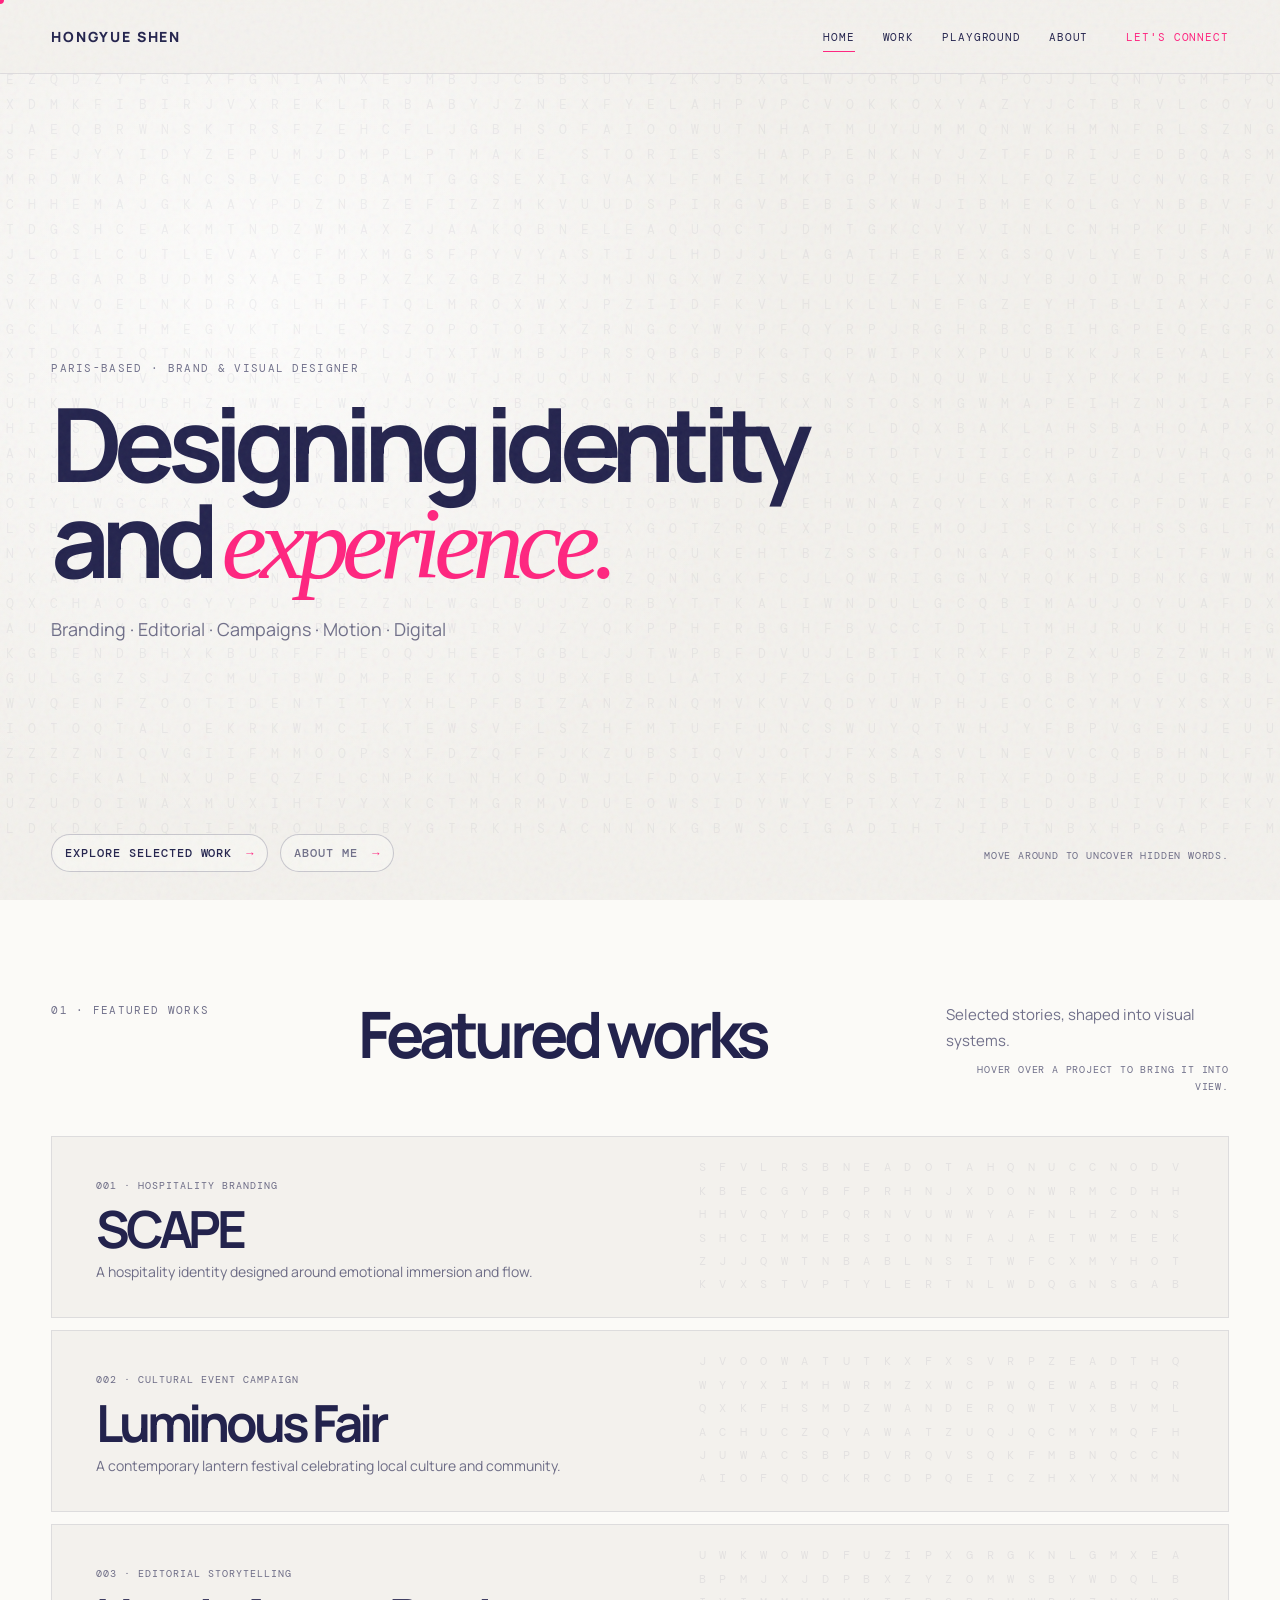
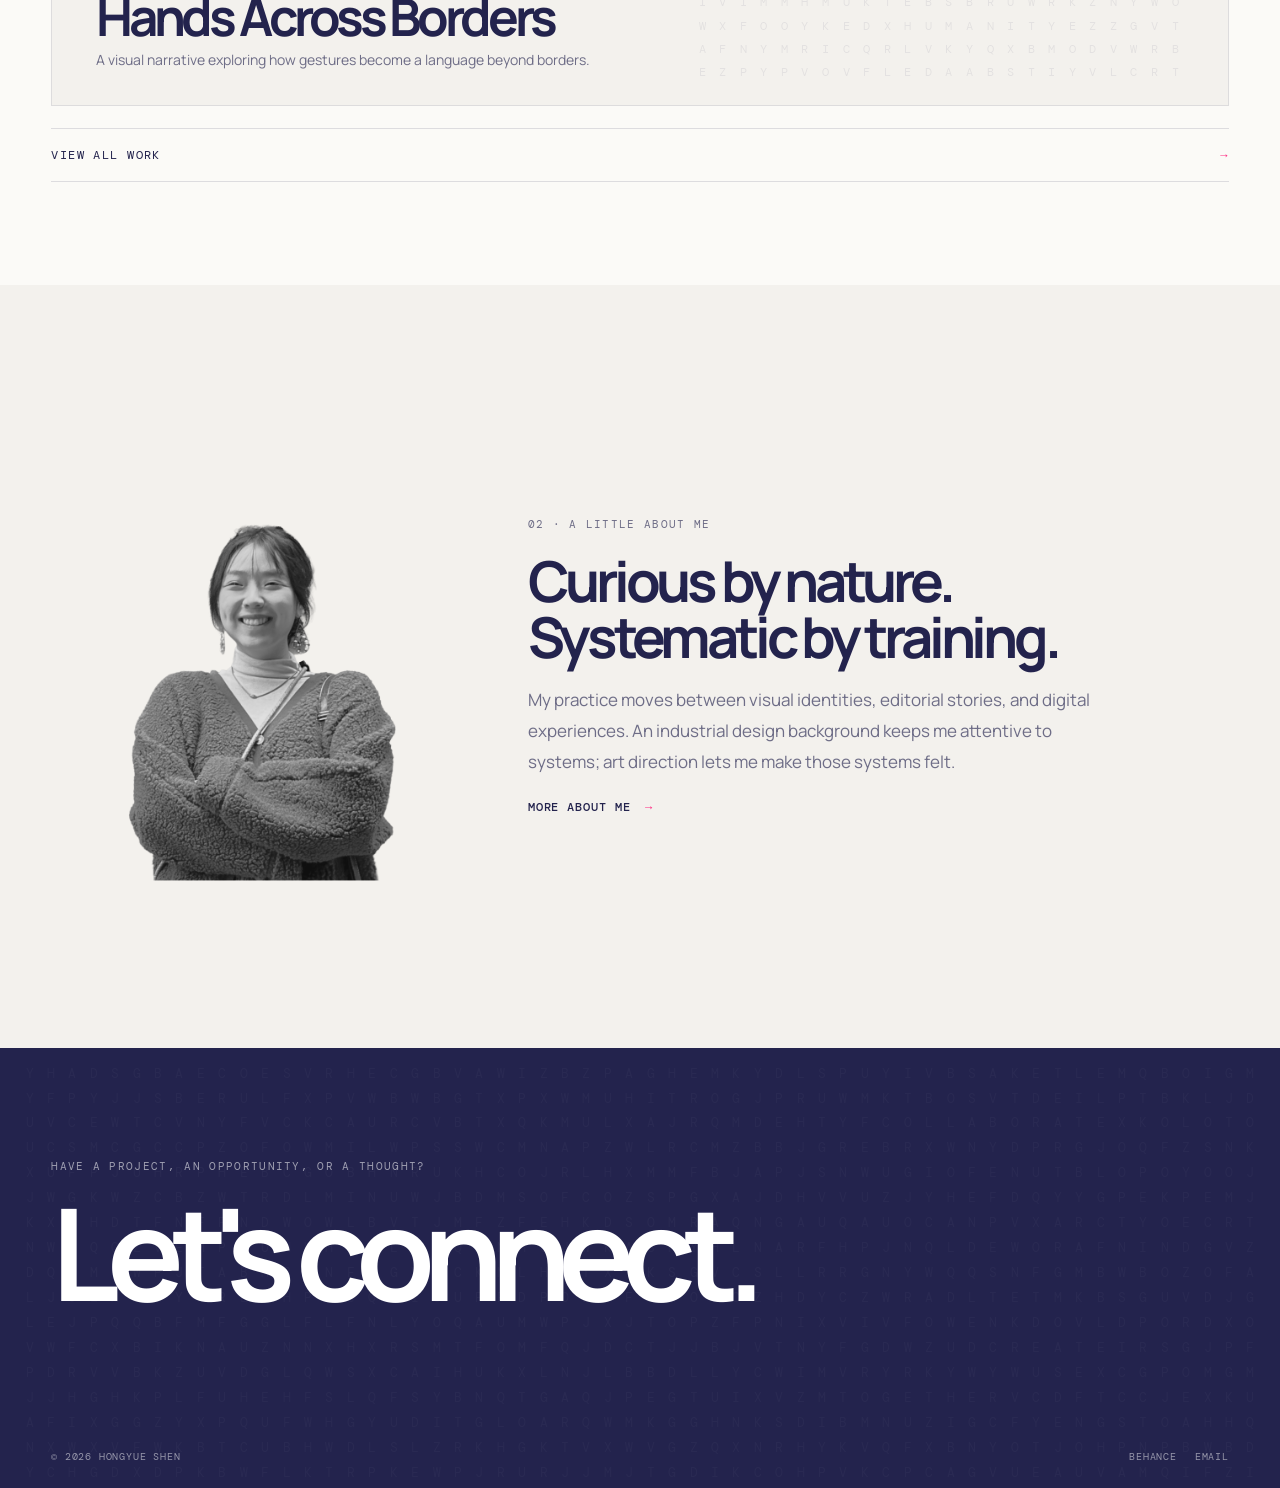
==== commit 59049221: "update portfolio v8" ====
--- a/index.html
+++ b/index.html
@@ -3,26 +3,18 @@
   <head>
     <meta charset="UTF-8" />
     <meta name="viewport" content="width=device-width, initial-scale=1.0" />
-    <meta
-      name="description"
-      content="Hongyue Shen is a Paris-based brand and visual designer working across identity, editorial, motion, and digital experiences."
-    />
+    <meta name="description" content="Hongyue Shen is a Paris-based brand and visual designer working across identity, editorial, motion, and digital experiences." />
     <title>Hongyue Shen | Brand & Visual Designer</title>
     <link rel="preconnect" href="https://fonts.googleapis.com" />
     <link rel="preconnect" href="https://fonts.gstatic.com" crossorigin />
-    <link
-      href="https://fonts.googleapis.com/css2?family=DM+Mono:wght@400;500&family=Manrope:wght@400;500;600;700;800&display=swap"
-      rel="stylesheet"
-    />
+    <link href="https://fonts.googleapis.com/css2?family=DM+Mono:wght@400;500&family=Manrope:wght@400;500;600;700;800&display=swap" rel="stylesheet" />
     <link rel="stylesheet" href="styles.css" />
   </head>
   <body>
     <div class="cursor-dot" aria-hidden="true"></div>
     <header class="site-header">
       <a class="site-logo" href="index.html">HONGYUE SHEN</a>
-      <button class="menu-toggle" type="button" aria-expanded="false" aria-label="Open navigation">
-        <span></span><span></span>
-      </button>
+      <button class="menu-toggle" type="button" aria-expanded="false" aria-label="Open navigation"><span></span><span></span></button>
       <nav class="site-nav" aria-label="Primary navigation">
         <a class="active" href="index.html">Home</a>
         <a href="work.html">Work</a>
@@ -49,10 +41,10 @@
             and <em>experience.</em>
           </h1>
           <p class="hero-intro">Branding · Editorial · Campaigns · Motion · Digital</p>
-          <div class="hero-actions">
-            <a class="text-link" href="#selected-work">Explore selected work <span>↘</span></a>
-            <a class="text-link text-link-muted" href="about.html">About me <span>→</span></a>
-          </div>
+        </div>
+        <div class="hero-actions">
+          <a class="text-link" href="#selected-work">Explore selected work <span>→</span></a>
+          <a class="text-link text-link-muted" href="about.html">About me <span>→</span></a>
         </div>
         <p class="hero-note">Move around to uncover hidden words.</p>
       </section>
@@ -71,9 +63,7 @@
               <h3>SCAPE</h3>
               <p>A hospitality identity designed around emotional immersion and flow.</p>
             </div>
-            <div class="featured-meta">
-              <span>Brand Identity</span><span>Digital & Print</span><span>2025</span>
-            </div>
+            <img class="featured-thumb" src="assets/work/scape08.jpg" alt="SCAPE project preview" />
             <div class="featured-matrix letter-matrix" data-hidden="IMMERSION|ESCAPE" data-hidden-layout="0.28,0.18;0.64,0.62" data-seed="featured-scape" data-interactive="true"></div>
           </a>
 
@@ -83,9 +73,7 @@
               <h3>Luminous Fair</h3>
               <p>A contemporary lantern festival celebrating local culture and community.</p>
             </div>
-            <div class="featured-meta">
-              <span>Campaign Visuals</span><span>Event Experience</span><span>2025</span>
-            </div>
+            <img class="featured-thumb" src="assets/work/deng08.jpg" alt="Luminous Fair project preview" />
             <div class="featured-matrix letter-matrix" data-hidden="WANDER|REUNION" data-hidden-layout="0.18,0.54;0.7,0.1" data-seed="featured-luminous" data-interactive="true"></div>
           </a>
 
@@ -95,9 +83,7 @@
               <h3>Hands Across Borders</h3>
               <p>A visual narrative exploring how gestures become a language beyond borders.</p>
             </div>
-            <div class="featured-meta">
-              <span>Editorial Design</span><span>Visual Storytelling</span><span>2025</span>
-            </div>
+            <img class="featured-thumb" src="assets/work/hands-hero.jpg" alt="Hands Across Borders project preview" />
             <div class="featured-matrix letter-matrix" data-hidden="HUMANITY|CONNECT" data-hidden-layout="0.34,0.66;0.78,0.28" data-seed="featured-hands" data-interactive="true"></div>
           </a>
         </div>
--- a/styles.css
+++ b/styles.css
@@ -54,7 +54,7 @@
 h1 em, h2 em { color: var(--pink); font-family: Georgia, serif; font-weight: 400; letter-spacing: -.07em; }
 h2 { margin-bottom: 20px; font-size: clamp(35px,4.4vw,68px); font-weight: 700; letter-spacing: -.075em; line-height: 1; }
 .hero-intro, .page-intro { max-width: 580px; color: var(--ink-soft); font-size: clamp(16px,1.4vw,20px); line-height: 1.65; }
-.hero-actions { display: flex; flex-wrap: wrap; gap: 12px; margin-top: 38px; }
+.hero-actions { position: absolute; bottom: 28px; left: var(--edge); z-index: 2; display: flex; flex-wrap: wrap; gap: 12px; margin-top: 0; }
 .text-link { display: inline-block; font-family: var(--mono); font-size: 12px; font-weight: 500; letter-spacing: .08em; text-transform: uppercase; }
 .hero-actions .text-link { padding: 10px 13px; border: 1px solid rgba(35,35,77,.22); border-radius: 999px; background: rgba(251,250,247,.48); backdrop-filter: blur(10px); }
 .hero-actions .text-link:hover { border-color: rgba(255,36,127,.45); color: var(--pink); }
@@ -81,15 +81,18 @@
 .featured-section .section-heading { margin-bottom: 26px; }
 .featured-section .section-heading h2 { font-size: clamp(42px,5vw,78px); }
 .featured-list { display: grid; gap: 12px; }
-.featured-banner { position: relative; display: grid; grid-template-columns: minmax(0,1.05fr) minmax(170px,.45fr) minmax(280px,.95fr); gap: clamp(18px,3vw,54px); min-height: 178px; padding: 24px clamp(24px,3.4vw,48px); overflow: hidden; align-items: center; border: 1px solid rgba(35,35,77,.1); background: var(--paper); transition: border-color .18s ease, transform .18s ease, background .18s ease; }
+.featured-banner { position: relative; display: grid; grid-template-columns: minmax(0,1fr) minmax(330px,.9fr); gap: clamp(20px,4vw,70px); min-height: 178px; padding: 24px clamp(24px,3.4vw,48px); overflow: hidden; align-items: center; border: 1px solid rgba(35,35,77,.1); background: var(--paper); transition: border-color .18s ease, transform .18s ease, background .18s ease; }
 .featured-banner:hover { border-color: rgba(255,36,127,.45); background: #f7f4ef; transform: translateY(-2px); }
 .featured-copy { position: relative; z-index: 1; }
 .featured-number,.featured-meta span { color: var(--ink-soft); font-family: var(--mono); font-size: 10px; letter-spacing: .1em; text-transform: uppercase; }
 .featured-copy h3 { margin: 10px 0 8px; font-size: clamp(34px,4vw,62px); letter-spacing: -.08em; line-height: .95; }
 .featured-copy p { max-width: 500px; margin: 0; color: var(--ink-soft); font-size: 14px; line-height: 1.55; }
 .featured-meta { display: grid; gap: 10px; align-self: end; }
-.featured-matrix { height: 130px; font-size: 12px; opacity: .95; }
-.featured-matrix .hidden-letter { color: rgba(35,35,77,.38); }
+.featured-matrix { grid-column: 2; height: 132px; font-size: 12px; opacity: .95; }
+.featured-matrix .hidden-letter { color: var(--pink); }
+.featured-thumb { position: absolute; top: 16px; right: clamp(20px,3vw,48px); bottom: 16px; z-index: 2; width: min(420px,42vw); height: calc(100% - 32px); object-fit: cover; opacity: 0; filter: saturate(.98); transform: translateX(18px) scale(.98); transition: opacity .2s ease, transform .24s ease; pointer-events: none; }
+.featured-banner:hover .featured-thumb { opacity: 1; transform: translateX(0) scale(1); }
+.featured-banner:hover .featured-matrix { opacity: .22; }
 .project-list { display: grid; grid-template-columns: repeat(2,minmax(0,1fr)); gap: 14px; }
 .project-card { position: relative; min-height: clamp(320px,28vw,440px); padding: 22px; overflow: hidden; background: var(--paper); }
 .project-card img,.project-card-overlay,.project-card-matrix { position: absolute; inset: 0; width: 100%; height: 100%; }
@@ -118,6 +121,8 @@
 .home-about-copy p:not(.eyebrow) { max-width: 590px; color: var(--ink-soft); font-size: 17px; line-height: 1.8; }
 
 .page-hero { position: relative; min-height: 560px; padding: 150px var(--edge) 80px; overflow: hidden; border-bottom: 1px solid var(--ink-faint); }
+.compact-page-hero { min-height: 440px; padding-top: 118px; padding-bottom: 62px; }
+.compact-page-hero h1 { max-width: 1320px; white-space: nowrap; font-size: clamp(54px,7vw,116px); }
 .page-hero h1 { position: relative; z-index: 1; max-width: 1000px; }
 .page-hero .eyebrow,.page-hero .page-intro { position: relative; z-index: 1; }
 .page-matrix { position: absolute; inset: 0; padding: 24px; opacity: .8; font-size: 14px; }
@@ -152,6 +157,18 @@
 .play-placeholder .placeholder-mark { position: static; color: var(--pink); font-size: 60px; font-weight: 200; text-shadow: none; transition: transform .35s; }
 .play-placeholder:hover .placeholder-mark { transform: rotate(45deg); }
 .play-placeholder > span:last-child { color: var(--ink-soft); text-shadow: none; }
+.play-masonry { display: grid; grid-template-columns: repeat(12,1fr); grid-auto-rows: 62px; gap: 14px; }
+.play-card { position: relative; grid-column: span 4; grid-row: span 7; min-height: 0; padding: 0; overflow: hidden; border: 0; cursor: pointer; background: var(--paper-deep); text-align: left; }
+.play-card-large { grid-column: span 7; grid-row: span 8; }
+.play-card-tall { grid-column: span 5; grid-row: span 10; }
+.play-card-wide { grid-column: span 12; grid-row: span 7; }
+.play-card-coffee { grid-column: span 7; grid-row: span 7; }
+.play-card-silknet { grid-column: span 5; grid-row: span 7; }
+.play-card img,.play-card video { width: 100%; height: 100%; object-fit: cover; filter: saturate(.86) contrast(.96); transition: transform .45s ease, filter .25s ease; }
+.play-card::after { position: absolute; inset: 0; content: ""; background: linear-gradient(180deg,rgba(20,20,50,0),rgba(20,20,50,.62)); opacity: .65; transition: opacity .25s ease; }
+.play-card span { position: absolute; right: 18px; bottom: 18px; left: 18px; z-index: 1; color: white; font-size: clamp(24px,3.4vw,52px); font-weight: 700; letter-spacing: -.075em; line-height: .96; }
+.play-card:hover img,.play-card:hover video { transform: scale(1.045); filter: saturate(1.08) contrast(1); }
+.play-card:hover::after { opacity: .86; }
 
 .about-hero { position: relative; display: grid; grid-template-columns: 1.1fr .9fr; gap: 40px; min-height: 700px; padding: 120px var(--edge); overflow: hidden; align-items: center; }
 .about-copy,.about-portrait { position: relative; z-index: 1; }
@@ -219,6 +236,33 @@
 .lightbox img { max-width: min(1500px,92vw); max-height: 82vh; object-fit: contain; }
 .lightbox p { position: absolute; bottom: 13px; color: rgba(255,255,255,.7); font-family: var(--mono); font-size: 10px; letter-spacing: .1em; text-transform: uppercase; }
 .lightbox-close { position: absolute; top: 20px; right: 25px; color: white; border: 0; cursor: pointer; background: transparent; font-size: 35px; line-height: 1; }
+.play-modal { position: fixed; inset: 0; z-index: 60; display: grid; place-items: center; padding: 26px; visibility: hidden; opacity: 0; background: rgba(18,18,36,.86); transition: opacity .25s ease, visibility .25s ease; }
+.play-modal.open { visibility: visible; opacity: 1; }
+.play-modal-dialog { position: relative; width: min(1440px,96vw); max-height: 92vh; overflow: auto; background: var(--paper); color: var(--ink); box-shadow: 0 28px 100px rgba(0,0,0,.32); }
+.play-modal-close { position: absolute; top: 18px; right: 20px; z-index: 3; width: 40px; height: 40px; border: 1px solid rgba(35,35,77,.14); border-radius: 50%; cursor: pointer; background: rgba(251,250,247,.72); color: var(--ink); font-size: 26px; line-height: 1; }
+.play-panel { display: none; grid-template-columns: minmax(260px,.55fr) minmax(0,1.45fr); gap: clamp(22px,4vw,58px); padding: clamp(28px,4vw,62px); }
+.play-panel.active { display: grid; }
+.play-panel-wide { grid-template-columns: minmax(260px,.42fr) minmax(0,1.58fr); }
+.play-panel-copy h2 { margin-bottom: 18px; font-size: clamp(40px,5.5vw,82px); }
+.play-panel-copy p:not(.eyebrow) { max-width: 520px; color: var(--ink-soft); font-size: 15px; line-height: 1.75; }
+.play-hint { margin-top: 20px; font-family: var(--mono); font-size: 11px !important; letter-spacing: .06em; text-transform: uppercase; }
+.play-panel-media { min-height: 520px; overflow: hidden; background: var(--white); }
+.play-panel-media video,.play-panel-media iframe { display: block; width: 100%; height: 100%; min-height: 520px; border: 0; object-fit: contain; }
+.panorama-frame { position: relative; background: #0d0d1c; }
+.panorama-frame > video { display: none; }
+.panorama-frame a-scene { width: 100%; height: 620px; min-height: 520px; }
+.coffee-frame { background: var(--paper-deep); }
+.coffee-stage { width: 100%; height: 100%; min-height: 520px; overflow-x: auto; overflow-y: hidden; scroll-snap-type: x proximity; scrollbar-color: var(--pink) rgba(35,35,77,.12); }
+.coffee-stage::-webkit-scrollbar { height: 10px; }
+.coffee-stage::-webkit-scrollbar-track { background: rgba(35,35,77,.1); }
+.coffee-stage::-webkit-scrollbar-thumb { background: var(--pink); }
+.coffee-board { position: relative; width: max(1800px, 170vw); min-height: 520px; }
+.coffee-board img { width: 100%; height: 100%; min-height: 520px; object-fit: cover; object-position: left center; }
+.coffee-module { position: absolute; left: var(--x); top: var(--y); z-index: 2; max-width: 210px; padding: 10px 12px; border: 1px solid rgba(35,35,77,.16); border-radius: 999px; background: rgba(251,250,247,.78); color: var(--ink); box-shadow: 0 14px 40px rgba(35,35,77,.12); font-family: var(--mono); font-size: 10px; letter-spacing: .07em; text-transform: uppercase; opacity: .16; transform: translateY(10px) scale(.96); transition: opacity .25s ease, transform .25s ease, border-color .25s ease; backdrop-filter: blur(10px); }
+.coffee-module.active { opacity: 1; transform: translateY(0) scale(1); border-color: rgba(255,36,127,.4); color: var(--pink); }
+.silknet-gallery { display: grid; grid-template-columns: 1.15fr .85fr; gap: 14px; padding: 14px; overflow: auto; background: var(--white); }
+.silknet-gallery img { width: 100%; height: 100%; min-height: 0; object-fit: cover; background: var(--paper); }
+.silknet-gallery img:nth-child(2) { object-fit: contain; }
 
 .site-footer { position: relative; min-height: 440px; padding: 110px var(--edge) 26px; overflow: hidden; background: var(--ink); color: white; }
 .footer-matrix { position: absolute; inset: 0; padding: 20px; opacity: .38; }
@@ -255,6 +299,8 @@
   .hero { min-height: 730px; padding-top: 80px; align-items: center; }
   .hero-copy { width: 100%; max-width: 100%; overflow: hidden; }
   .hero-intro { max-width: 335px; }
+  .hero-actions { right: var(--edge); bottom: 54px; }
+  .hero-note { bottom: 22px; left: var(--edge); right: auto; }
   h1 { font-size: clamp(56px,17vw,92px); }
   .hero-matrix { opacity: .56; }
   .section { padding-top: 90px; padding-bottom: 90px; }
@@ -263,7 +309,9 @@
   .section-heading > p:last-child span { text-align: left; }
   .featured-banner { grid-template-columns: 1fr; min-height: 320px; }
   .featured-meta { display: flex; flex-wrap: wrap; }
-  .featured-matrix { height: 150px; order: -1; }
+  .featured-matrix { grid-column: auto; height: 150px; order: -1; }
+  .featured-thumb { top: 0; right: 0; bottom: 0; width: 100%; height: 100%; opacity: .12; }
+  .featured-banner:hover .featured-thumb { opacity: .35; }
   .project-card { min-height: 350px; }
   .project-list { grid-template-columns: 1fr; }
   .project-card img { opacity: .23; }
@@ -273,12 +321,24 @@
   .home-about { display: block; }
   .home-about-image { height: 310px; margin-bottom: 38px; }
   .page-hero { min-height: 470px; padding-top: 120px; }
+  .compact-page-hero { min-height: 390px; }
+  .compact-page-hero h1 { white-space: normal; }
   .page-matrix { inset: 0; padding: 16px; }
   .work-grid,.about-details,.about-hero,.project-summary,.practice-card { grid-template-columns: 1fr; }
   .work-grid { gap: 32px; }
   .practice-heading { margin-top: 88px; }
   .practice-card img { order: -1; }
   .play-grid { grid-template-columns: 1fr; }
+  .play-masonry { display: block; }
+  .play-card { display: block; min-height: 320px; margin-bottom: 14px; }
+  .play-card-large,.play-card-tall,.play-card-wide,.play-card-coffee,.play-card-silknet { min-height: 320px; }
+  .play-panel,.play-panel-wide { grid-template-columns: 1fr; padding: 24px; }
+  .play-panel-media,.play-panel-media video,.play-panel-media iframe,.panorama-frame a-scene { min-height: 380px; height: 380px; }
+  .coffee-stage,.coffee-board,.coffee-board img { min-height: 380px; }
+  .coffee-board { width: 1180px; }
+  .coffee-module { font-size: 9px; }
+  .silknet-gallery { grid-template-columns: 1fr; }
+  .silknet-gallery img { min-height: 280px; }
   .play-feature { grid-template-columns: 1fr; padding: 24px; }
   .zine-frame,.zine-frame iframe { min-height: 430px; }
   .compact-play-grid { grid-template-columns: 1fr; }
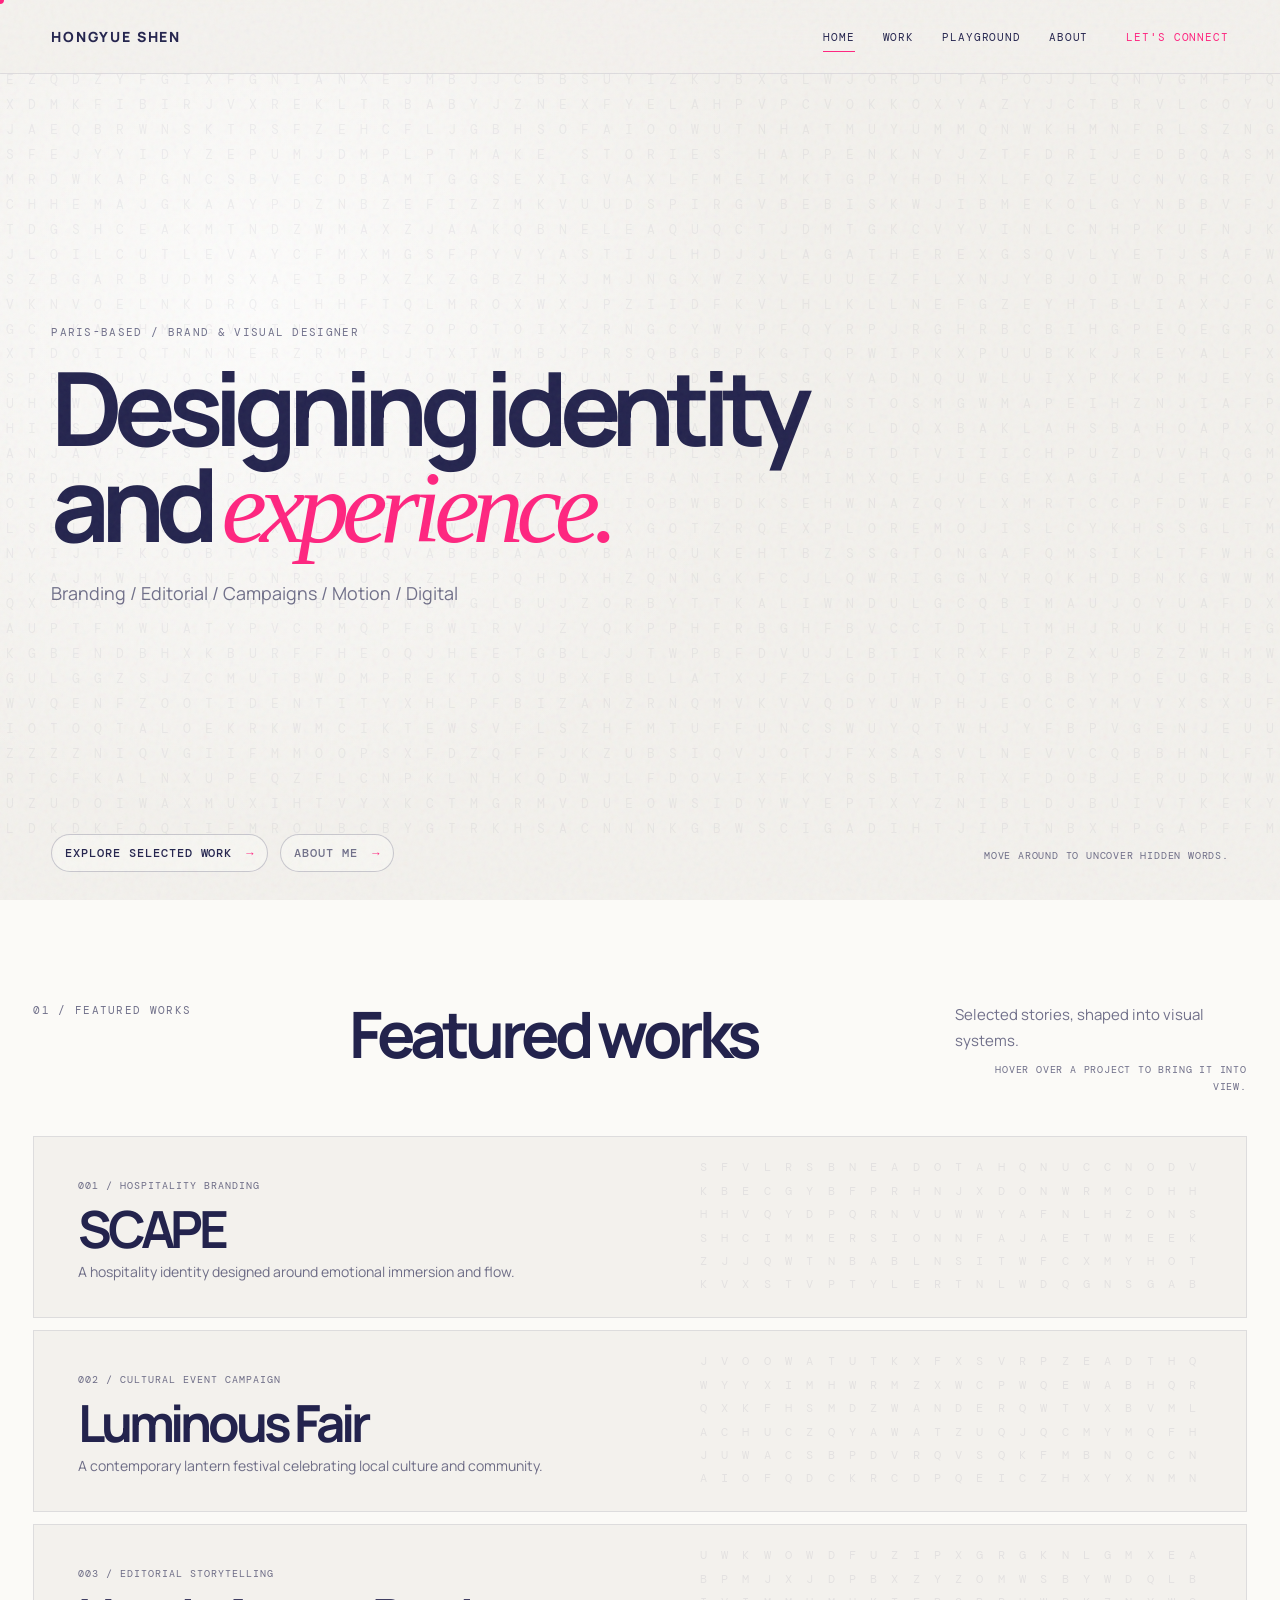
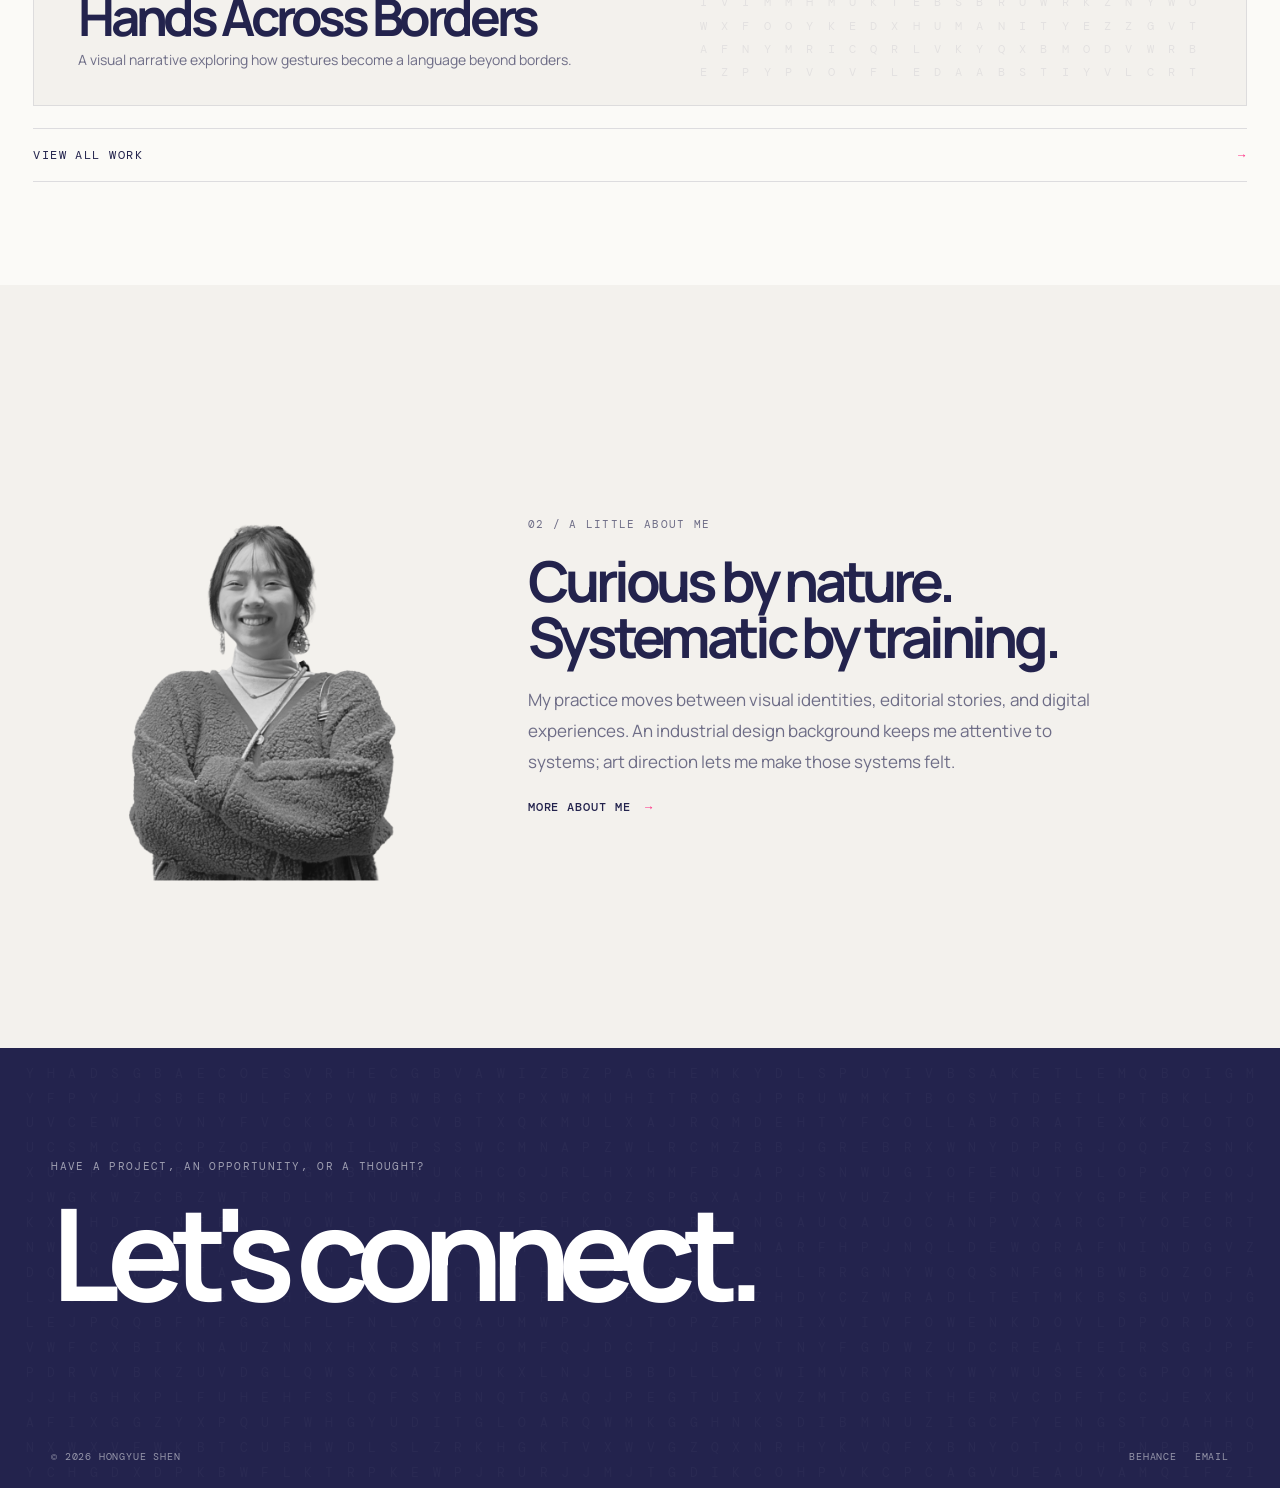
==== commit deac66ff: "update portfolio v9" ====
--- a/index.html
+++ b/index.html
@@ -35,23 +35,23 @@
           aria-label="Hidden words about narrative design"
         ></div>
         <div class="hero-copy">
-          <p class="eyebrow">Paris-based · Brand & Visual Designer</p>
+          <p class="eyebrow">Paris-based / Brand & Visual Designer</p>
           <h1>
             Designing identity<br />
             and <em>experience.</em>
           </h1>
-          <p class="hero-intro">Branding · Editorial · Campaigns · Motion · Digital</p>
+          <p class="hero-intro">Branding / Editorial / Campaigns / Motion / Digital</p>
         </div>
         <div class="hero-actions">
-          <a class="text-link" href="#selected-work">Explore selected work <span>→</span></a>
-          <a class="text-link text-link-muted" href="about.html">About me <span>→</span></a>
+          <a class="text-link" href="#selected-work">Explore selected work <span>&rarr;</span></a>
+          <a class="text-link text-link-muted" href="about.html">About me <span>&rarr;</span></a>
         </div>
         <p class="hero-note">Move around to uncover hidden words.</p>
       </section>
 
       <section class="section featured-section" id="selected-work">
         <div class="section-heading reveal">
-          <p class="eyebrow">01 · Featured Works</p>
+          <p class="eyebrow">01 / Featured Works</p>
           <h2>Featured works</h2>
           <p>Selected stories, shaped into visual systems.<br /><span>Hover over a project to bring it into view.</span></p>
         </div>
@@ -59,7 +59,7 @@
         <div class="featured-list">
           <a class="featured-banner reveal" href="project.html?slug=scape" data-matrix-zone>
             <div class="featured-copy">
-              <span class="featured-number">001 · Hospitality Branding</span>
+              <span class="featured-number">001 / Hospitality Branding</span>
               <h3>SCAPE</h3>
               <p>A hospitality identity designed around emotional immersion and flow.</p>
             </div>
@@ -69,7 +69,7 @@
 
           <a class="featured-banner reveal" href="project.html?slug=luminous-fair" data-matrix-zone>
             <div class="featured-copy">
-              <span class="featured-number">002 · Cultural Event Campaign</span>
+              <span class="featured-number">002 / Cultural Event Campaign</span>
               <h3>Luminous Fair</h3>
               <p>A contemporary lantern festival celebrating local culture and community.</p>
             </div>
@@ -79,7 +79,7 @@
 
           <a class="featured-banner reveal" href="project.html?slug=hands-across-borders" data-matrix-zone>
             <div class="featured-copy">
-              <span class="featured-number">003 · Editorial Storytelling</span>
+              <span class="featured-number">003 / Editorial Storytelling</span>
               <h3>Hands Across Borders</h3>
               <p>A visual narrative exploring how gestures become a language beyond borders.</p>
             </div>
@@ -87,7 +87,7 @@
             <div class="featured-matrix letter-matrix" data-hidden="HUMANITY|CONNECT" data-hidden-layout="0.34,0.66;0.78,0.28" data-seed="featured-hands" data-interactive="true"></div>
           </a>
         </div>
-        <a class="button-link reveal" href="work.html">View all work <span>→</span></a>
+        <a class="button-link reveal" href="work.html">View all work <span>&rarr;</span></a>
       </section>
 
       <section class="section home-about">
@@ -95,14 +95,14 @@
           <img src="assets/people/home-about-cutout.png" alt="Portrait of Hongyue Shen" />
         </div>
         <div class="home-about-copy reveal">
-          <p class="eyebrow">02 · A little about me</p>
+          <p class="eyebrow">02 / A little about me</p>
           <h2>Curious by nature.<br />Systematic by training.</h2>
           <p>
             My practice moves between visual identities, editorial stories, and digital
             experiences. An industrial design background keeps me attentive to systems;
             art direction lets me make those systems felt.
           </p>
-          <a class="text-link" href="about.html">More about me <span>→</span></a>
+          <a class="text-link" href="about.html">More about me <span>&rarr;</span></a>
         </div>
       </section>
     </main>
@@ -112,7 +112,7 @@
       <p class="eyebrow">Have a project, an opportunity, or a thought?</p>
       <a class="footer-title" href="mailto:hongyueshn@gmail.com">Let's connect.</a>
       <div class="footer-bottom">
-        <span>© <span data-year></span> Hongyue Shen</span>
+        <span>&copy; <span data-year></span> Hongyue Shen</span>
         <div>
           <a href="https://www.behance.net/HongyueShen" target="_blank" rel="noreferrer">Behance</a>
           <a href="mailto:hongyueshn@gmail.com">Email</a>
--- a/styles.css
+++ b/styles.css
@@ -47,7 +47,7 @@
 
 .hero { position: relative; min-height: calc(100svh - 74px); padding: 12vh var(--edge) 60px; overflow: hidden; display: flex; align-items: center; }
 .hero-matrix { position: absolute; inset: 0; opacity: .72; }
-.hero-copy { position: relative; z-index: 2; min-width: 0; max-width: 1160px; }
+.hero-copy { position: relative; z-index: 2; min-width: 0; max-width: 1160px; transform: translateY(-4vh); }
 .eyebrow { margin: 0 0 19px; color: var(--ink-soft); font-family: var(--mono); font-size: 11px; letter-spacing: .12em; line-height: 1.6; text-transform: uppercase; }
 h1,h2,h3,p { margin-top: 0; }
 h1 { margin-bottom: 24px; font-size: clamp(58px, 8vw, 128px); font-weight: 700; letter-spacing: -.085em; line-height: .93; }
@@ -77,22 +77,27 @@
 .section-heading h2 { grid-column: 2; }
 .section-heading > p:last-child { grid-column: 3; align-self: end; color: var(--ink-soft); font-size: 15px; line-height: 1.7; }
 .section-heading > p:last-child span { display: block; margin-top: 8px; font-family: var(--mono); font-size: 10px; letter-spacing: .08em; text-align: right; text-transform: uppercase; }
-.featured-section { padding-top: clamp(70px,8vw,110px); padding-bottom: clamp(70px,8vw,110px); }
+.featured-section { padding: clamp(70px,8vw,110px) clamp(18px,2.6vw,44px); }
 .featured-section .section-heading { margin-bottom: 26px; }
 .featured-section .section-heading h2 { font-size: clamp(42px,5vw,78px); }
 .featured-list { display: grid; gap: 12px; }
-.featured-banner { position: relative; display: grid; grid-template-columns: minmax(0,1fr) minmax(330px,.9fr); gap: clamp(20px,4vw,70px); min-height: 178px; padding: 24px clamp(24px,3.4vw,48px); overflow: hidden; align-items: center; border: 1px solid rgba(35,35,77,.1); background: var(--paper); transition: border-color .18s ease, transform .18s ease, background .18s ease; }
+.featured-banner { position: relative; display: grid; grid-template-columns: minmax(0,1fr) minmax(330px,.9fr); gap: clamp(20px,4vw,70px); min-height: 178px; padding: 24px clamp(24px,3.4vw,48px); overflow: hidden; align-items: center; border: 1px solid rgba(35,35,77,.1); background: var(--paper); transition: border-color .18s ease, transform .18s ease, background .18s ease, color .18s ease; }
+.featured-banner::after { position: absolute; inset: 0; z-index: 2; content: ""; opacity: 0; background: linear-gradient(90deg, rgba(18,18,45,.74), rgba(18,18,45,.26)); transition: opacity .2s ease; pointer-events: none; }
 .featured-banner:hover { border-color: rgba(255,36,127,.45); background: #f7f4ef; transform: translateY(-2px); }
-.featured-copy { position: relative; z-index: 1; }
+.featured-banner:hover::after { opacity: 1; }
+.featured-copy { position: relative; z-index: 3; }
 .featured-number,.featured-meta span { color: var(--ink-soft); font-family: var(--mono); font-size: 10px; letter-spacing: .1em; text-transform: uppercase; }
 .featured-copy h3 { margin: 10px 0 8px; font-size: clamp(34px,4vw,62px); letter-spacing: -.08em; line-height: .95; }
 .featured-copy p { max-width: 500px; margin: 0; color: var(--ink-soft); font-size: 14px; line-height: 1.55; }
 .featured-meta { display: grid; gap: 10px; align-self: end; }
 .featured-matrix { grid-column: 2; height: 132px; font-size: 12px; opacity: .95; }
 .featured-matrix .hidden-letter { color: var(--pink); }
-.featured-thumb { position: absolute; top: 16px; right: clamp(20px,3vw,48px); bottom: 16px; z-index: 2; width: min(420px,42vw); height: calc(100% - 32px); object-fit: cover; opacity: 0; filter: saturate(.98); transform: translateX(18px) scale(.98); transition: opacity .2s ease, transform .24s ease; pointer-events: none; }
-.featured-banner:hover .featured-thumb { opacity: 1; transform: translateX(0) scale(1); }
-.featured-banner:hover .featured-matrix { opacity: .22; }
+.featured-thumb { position: absolute; inset: 0; z-index: 1; width: 100%; height: 100%; object-fit: cover; opacity: 0; filter: saturate(.98); transform: scale(1.03); transition: opacity .2s ease, transform .28s ease; pointer-events: none; }
+.featured-banner:hover .featured-thumb { opacity: 1; transform: scale(1); }
+.featured-banner:hover .featured-matrix { opacity: 0; }
+.featured-banner:hover .featured-copy,
+.featured-banner:hover .featured-copy p,
+.featured-banner:hover .featured-number { color: white; }
 .project-list { display: grid; grid-template-columns: repeat(2,minmax(0,1fr)); gap: 14px; }
 .project-card { position: relative; min-height: clamp(320px,28vw,440px); padding: 22px; overflow: hidden; background: var(--paper); }
 .project-card img,.project-card-overlay,.project-card-matrix { position: absolute; inset: 0; width: 100%; height: 100%; }
@@ -133,8 +138,8 @@
 .work-grid { display: grid; grid-template-columns: 1fr 1fr; gap: clamp(16px,2.2vw,34px); }
 .work-tile { transition: opacity .35s,transform .35s; }
 .work-tile.is-hidden { display: none; }
-.work-tile-image { aspect-ratio: 1.5; margin-bottom: 18px; overflow: hidden; background: var(--paper); }
-.work-tile img { width: 100%; height: 100%; object-fit: cover; transition: transform .65s ease; }
+.work-tile-image { aspect-ratio: 16 / 9; margin-bottom: 18px; overflow: hidden; background: var(--paper); }
+.work-tile img { width: 100%; height: 100%; object-fit: contain; transition: transform .65s ease; }
 .work-tile:hover img { transform: scale(1.045); }
 .work-tile span,.practice-number { color: var(--ink-soft); font-family: var(--mono); font-size: 10px; letter-spacing: .1em; text-transform: uppercase; }
 .work-tile h2 { margin: 8px 0 4px; font-size: clamp(27px,3vw,42px); }
@@ -163,8 +168,8 @@
 .play-card-tall { grid-column: span 5; grid-row: span 10; }
 .play-card-wide { grid-column: span 12; grid-row: span 7; }
 .play-card-coffee { grid-column: span 7; grid-row: span 7; }
-.play-card-silknet { grid-column: span 5; grid-row: span 7; }
 .play-card img,.play-card video { width: 100%; height: 100%; object-fit: cover; filter: saturate(.86) contrast(.96); transition: transform .45s ease, filter .25s ease; }
+.play-card-contain img,.play-card-contain video { object-fit: contain; background: var(--paper); }
 .play-card::after { position: absolute; inset: 0; content: ""; background: linear-gradient(180deg,rgba(20,20,50,0),rgba(20,20,50,.62)); opacity: .65; transition: opacity .25s ease; }
 .play-card span { position: absolute; right: 18px; bottom: 18px; left: 18px; z-index: 1; color: white; font-size: clamp(24px,3.4vw,52px); font-weight: 700; letter-spacing: -.075em; line-height: .96; }
 .play-card:hover img,.play-card:hover video { transform: scale(1.045); filter: saturate(1.08) contrast(1); }
@@ -173,6 +178,7 @@
 .about-hero { position: relative; display: grid; grid-template-columns: 1.1fr .9fr; gap: 40px; min-height: 700px; padding: 120px var(--edge); overflow: hidden; align-items: center; }
 .about-copy,.about-portrait { position: relative; z-index: 1; }
 .about-copy p:not(.eyebrow) { max-width: 670px; color: var(--ink-soft); font-size: clamp(16px,1.5vw,20px); line-height: 1.75; }
+.about-actions { position: static; margin-top: 28px; }
 .about-portrait { position: relative; justify-self: center; width: min(520px,100%); height: 590px; overflow: hidden; background: var(--paper-deep); }
 .about-portrait img { width: 100%; height: 100%; object-fit: cover; object-position: center; }
 .about-matrix { position: absolute; inset: 0; padding: 22px; opacity: .76; font-size: 12px; }
@@ -248,21 +254,23 @@
 .play-hint { margin-top: 20px; font-family: var(--mono); font-size: 11px !important; letter-spacing: .06em; text-transform: uppercase; }
 .play-panel-media { min-height: 520px; overflow: hidden; background: var(--white); }
 .play-panel-media video,.play-panel-media iframe { display: block; width: 100%; height: 100%; min-height: 520px; border: 0; object-fit: contain; }
+.living-video-frame { height: min(62vh, 620px); min-height: 420px; background: #15152d; }
+.living-video-frame video { height: 100%; min-height: 0; object-fit: contain; }
 .panorama-frame { position: relative; background: #0d0d1c; }
-.panorama-frame > video { display: none; }
-.panorama-frame a-scene { width: 100%; height: 620px; min-height: 520px; }
+.panorama-frame > video { display: block; width: 100%; height: 620px; min-height: 420px; object-fit: contain; background: #0d0d1c; }
+.panorama-frame a-scene { display: none; width: 100%; height: 620px; min-height: 520px; }
 .coffee-frame { background: var(--paper-deep); }
 .coffee-stage { width: 100%; height: 100%; min-height: 520px; overflow-x: auto; overflow-y: hidden; scroll-snap-type: x proximity; scrollbar-color: var(--pink) rgba(35,35,77,.12); }
 .coffee-stage::-webkit-scrollbar { height: 10px; }
 .coffee-stage::-webkit-scrollbar-track { background: rgba(35,35,77,.1); }
 .coffee-stage::-webkit-scrollbar-thumb { background: var(--pink); }
-.coffee-board { position: relative; width: max(1800px, 170vw); min-height: 520px; }
-.coffee-board img { width: 100%; height: 100%; min-height: 520px; object-fit: cover; object-position: left center; }
+.coffee-board { position: relative; width: max(2200px, 190vw); min-height: 520px; }
+.coffee-board > img { width: 100%; height: 100%; min-height: 520px; object-fit: cover; object-position: left center; opacity: .34; }
+.coffee-svg-strip { position: absolute; inset: 0; display: grid; grid-template-columns: repeat(4, minmax(340px,1fr)); gap: 28px; padding: 28px; align-items: center; pointer-events: none; }
+.coffee-svg-layer { width: 100%; height: 88%; object-fit: contain; opacity: .16; filter: drop-shadow(0 20px 42px rgba(35,35,77,.14)); transform: translateY(18px) scale(.96); transition: opacity .32s ease, transform .32s ease; }
+.coffee-svg-layer.active { opacity: 1; transform: translateY(0) scale(1); }
 .coffee-module { position: absolute; left: var(--x); top: var(--y); z-index: 2; max-width: 210px; padding: 10px 12px; border: 1px solid rgba(35,35,77,.16); border-radius: 999px; background: rgba(251,250,247,.78); color: var(--ink); box-shadow: 0 14px 40px rgba(35,35,77,.12); font-family: var(--mono); font-size: 10px; letter-spacing: .07em; text-transform: uppercase; opacity: .16; transform: translateY(10px) scale(.96); transition: opacity .25s ease, transform .25s ease, border-color .25s ease; backdrop-filter: blur(10px); }
 .coffee-module.active { opacity: 1; transform: translateY(0) scale(1); border-color: rgba(255,36,127,.4); color: var(--pink); }
-.silknet-gallery { display: grid; grid-template-columns: 1.15fr .85fr; gap: 14px; padding: 14px; overflow: auto; background: var(--white); }
-.silknet-gallery img { width: 100%; height: 100%; min-height: 0; object-fit: cover; background: var(--paper); }
-.silknet-gallery img:nth-child(2) { object-fit: contain; }
 
 .site-footer { position: relative; min-height: 440px; padding: 110px var(--edge) 26px; overflow: hidden; background: var(--ink); color: white; }
 .footer-matrix { position: absolute; inset: 0; padding: 20px; opacity: .38; }
@@ -297,7 +305,7 @@
   .site-nav.open { visibility: visible; opacity: 1; transform: translateY(0); }
   .nav-contact { margin-left: 0; }
   .hero { min-height: 730px; padding-top: 80px; align-items: center; }
-  .hero-copy { width: 100%; max-width: 100%; overflow: hidden; }
+  .hero-copy { width: 100%; max-width: 100%; overflow: hidden; transform: translateY(-3vh); }
   .hero-intro { max-width: 335px; }
   .hero-actions { right: var(--edge); bottom: 54px; }
   .hero-note { bottom: 22px; left: var(--edge); right: auto; }
@@ -310,7 +318,7 @@
   .featured-banner { grid-template-columns: 1fr; min-height: 320px; }
   .featured-meta { display: flex; flex-wrap: wrap; }
   .featured-matrix { grid-column: auto; height: 150px; order: -1; }
-  .featured-thumb { top: 0; right: 0; bottom: 0; width: 100%; height: 100%; opacity: .12; }
+  .featured-thumb { inset: 0; width: 100%; height: 100%; opacity: .12; }
   .featured-banner:hover .featured-thumb { opacity: .35; }
   .project-card { min-height: 350px; }
   .project-list { grid-template-columns: 1fr; }
@@ -331,20 +339,19 @@
   .play-grid { grid-template-columns: 1fr; }
   .play-masonry { display: block; }
   .play-card { display: block; min-height: 320px; margin-bottom: 14px; }
-  .play-card-large,.play-card-tall,.play-card-wide,.play-card-coffee,.play-card-silknet { min-height: 320px; }
+  .play-card-large,.play-card-tall,.play-card-wide,.play-card-coffee { min-height: 320px; }
   .play-panel,.play-panel-wide { grid-template-columns: 1fr; padding: 24px; }
   .play-panel-media,.play-panel-media video,.play-panel-media iframe,.panorama-frame a-scene { min-height: 380px; height: 380px; }
   .coffee-stage,.coffee-board,.coffee-board img { min-height: 380px; }
   .coffee-board { width: 1180px; }
   .coffee-module { font-size: 9px; }
-  .silknet-gallery { grid-template-columns: 1fr; }
-  .silknet-gallery img { min-height: 280px; }
   .play-feature { grid-template-columns: 1fr; padding: 24px; }
   .zine-frame,.zine-frame iframe { min-height: 430px; }
   .compact-play-grid { grid-template-columns: 1fr; }
   .play-wide { grid-column: auto; }
   .play-item { min-height: 270px; }
   .about-hero { padding-top: 95px; }
+  .about-actions { right: auto; bottom: auto; left: auto; }
   .about-matrix { padding: 14px; opacity: .62; }
   .about-portrait { width: 100%; height: 460px; }
   .language-list { grid-template-columns: 1fr; }
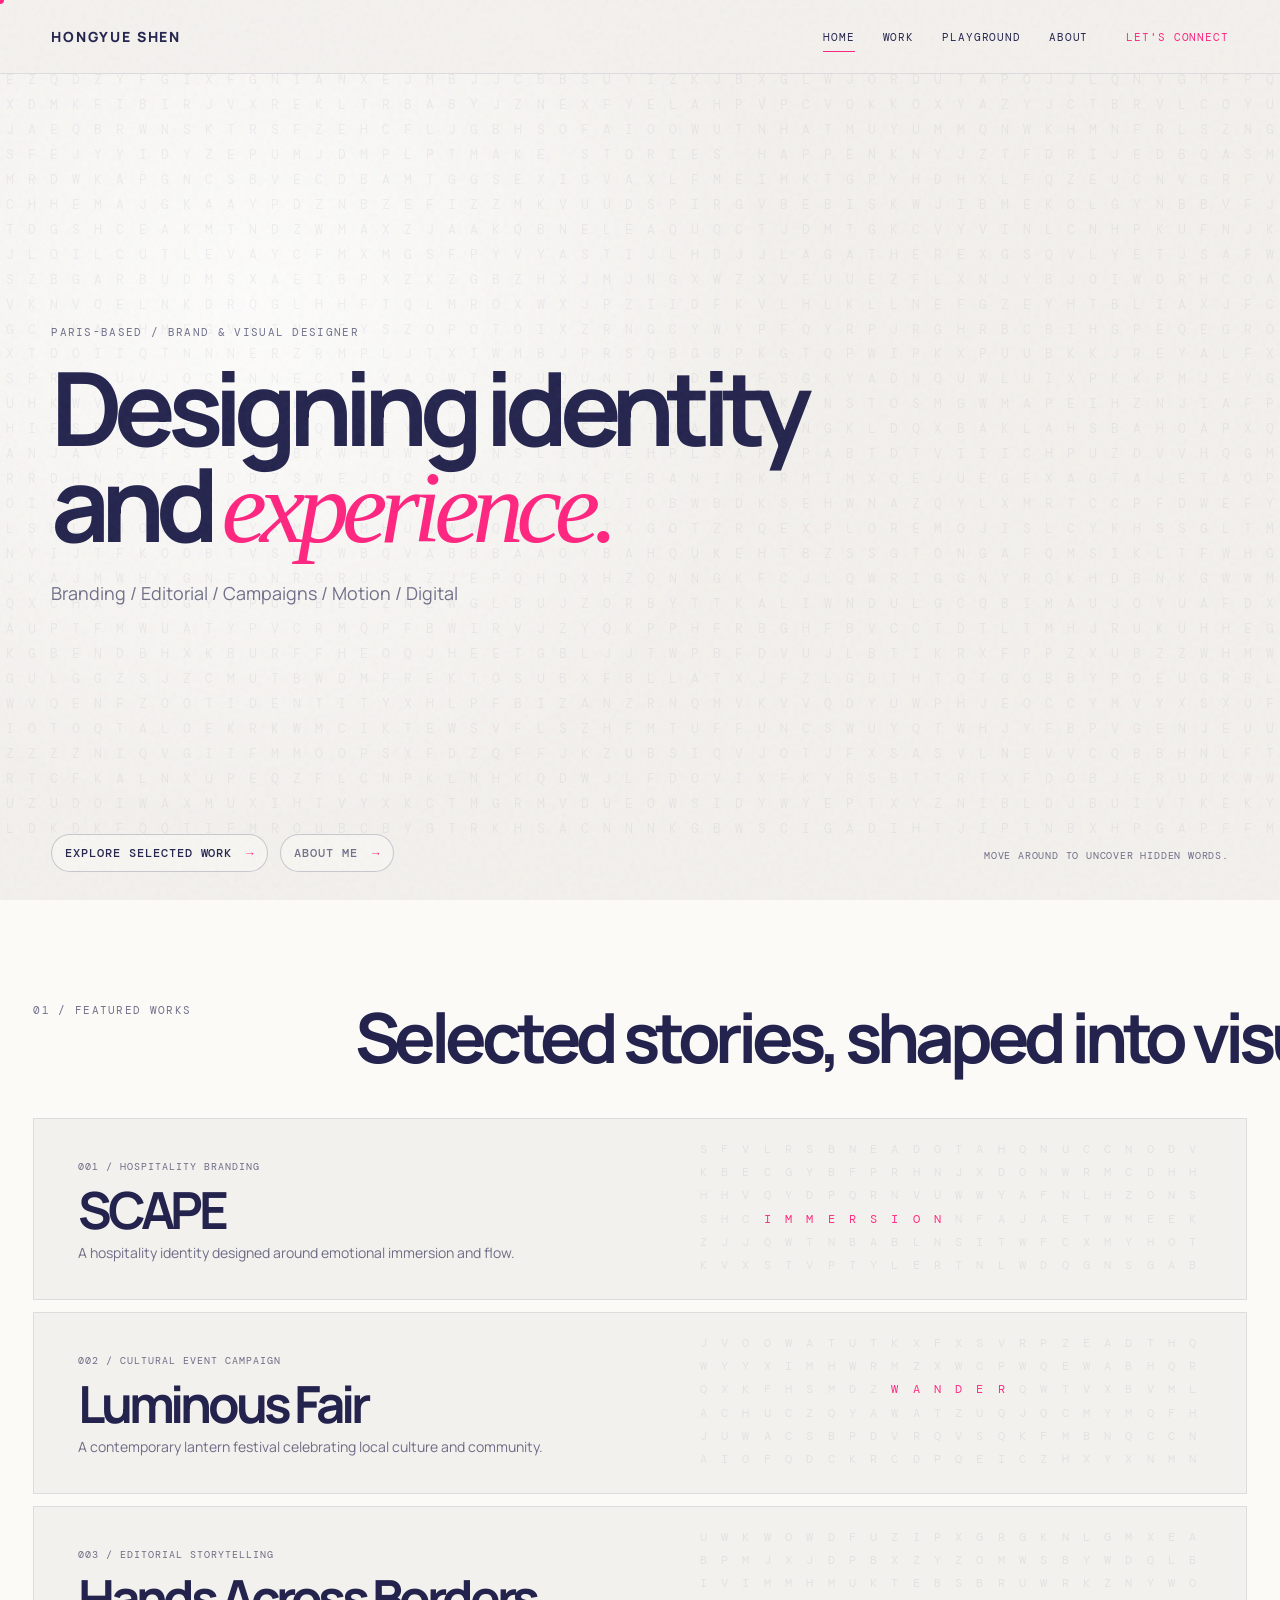
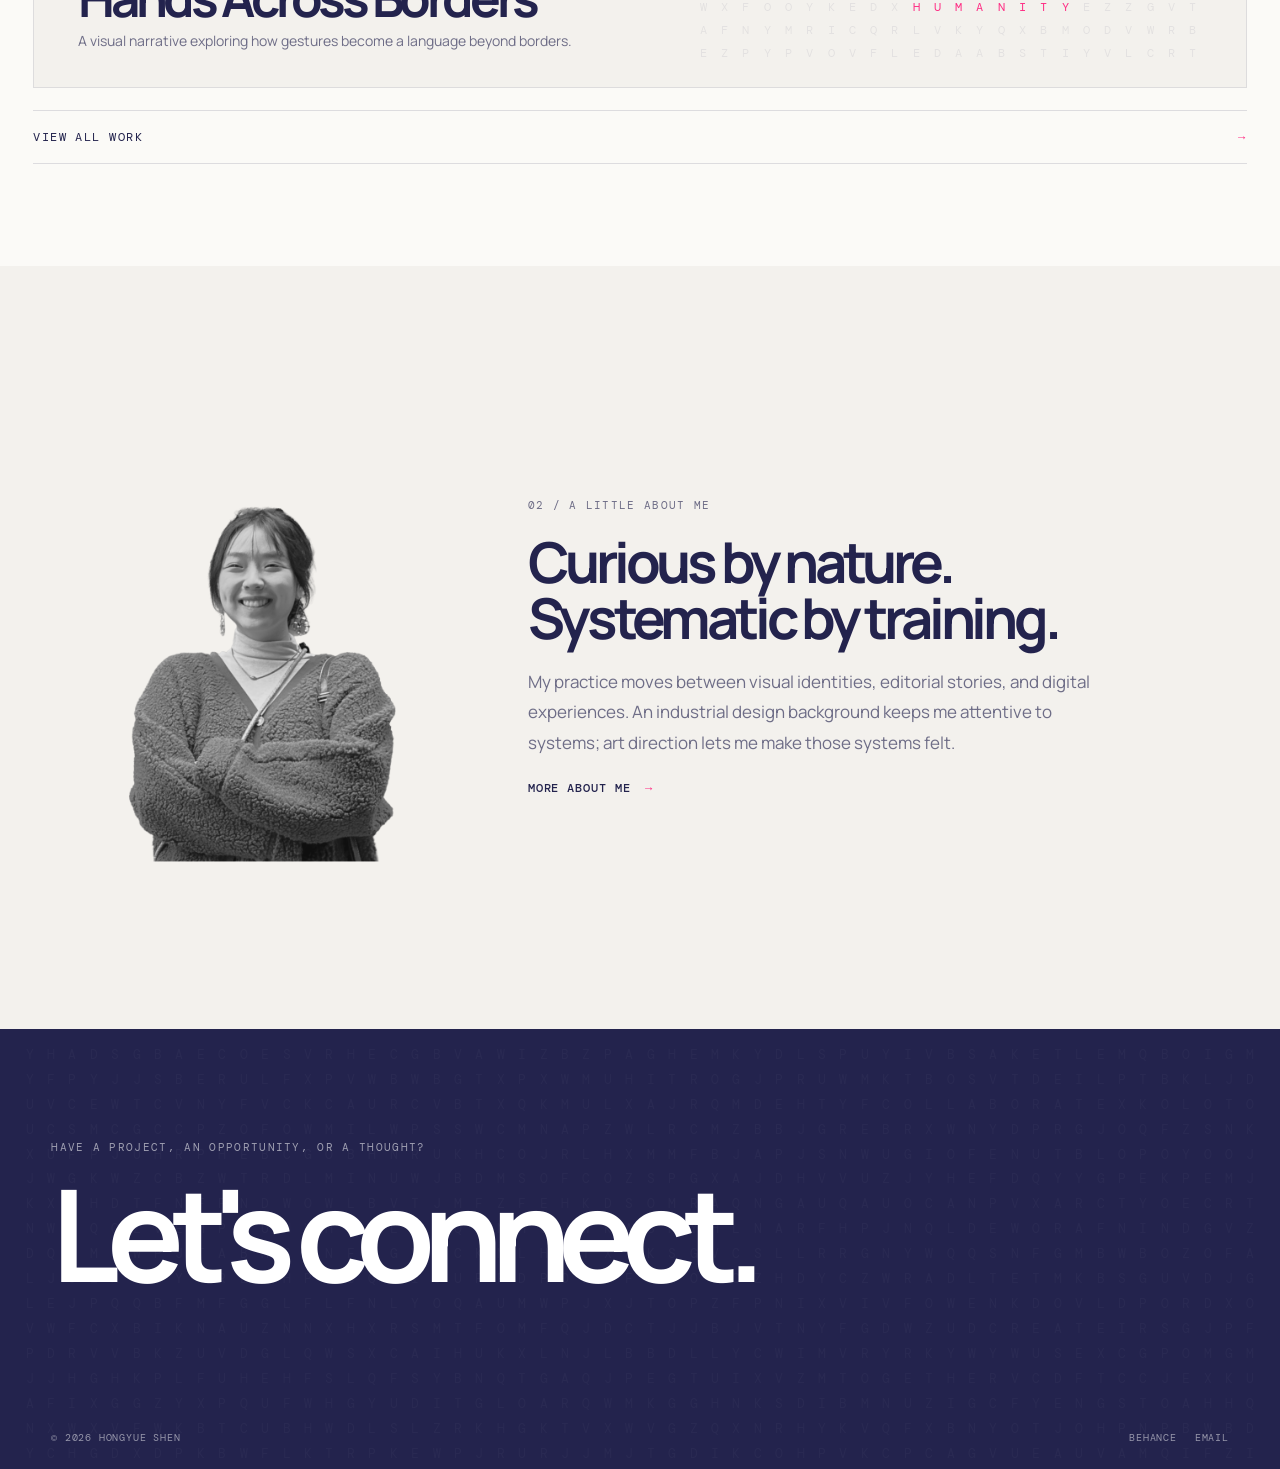
==== commit 97440935: "portfolio v10" ====
--- a/index.html
+++ b/index.html
@@ -52,8 +52,7 @@
       <section class="section featured-section" id="selected-work">
         <div class="section-heading reveal">
           <p class="eyebrow">01 / Featured Works</p>
-          <h2>Featured works</h2>
-          <p>Selected stories, shaped into visual systems.<br /><span>Hover over a project to bring it into view.</span></p>
+          <h2>Selected stories, shaped into visual systems.</h2>
         </div>
 
         <div class="featured-list">
--- a/styles.css
+++ b/styles.css
@@ -73,13 +73,13 @@
 
 .section { padding: clamp(90px,13vw,180px) var(--edge); }
 .selected-section,.featured-section { background: var(--white); }
-.section-heading { display: grid; grid-template-columns: 1fr 2fr 1fr; gap: 24px; margin-bottom: 46px; }
+.section-heading { display: grid; grid-template-columns: 1fr minmax(0,3fr); gap: 24px; margin-bottom: 46px; }
 .section-heading h2 { grid-column: 2; }
 .section-heading > p:last-child { grid-column: 3; align-self: end; color: var(--ink-soft); font-size: 15px; line-height: 1.7; }
 .section-heading > p:last-child span { display: block; margin-top: 8px; font-family: var(--mono); font-size: 10px; letter-spacing: .08em; text-align: right; text-transform: uppercase; }
 .featured-section { padding: clamp(70px,8vw,110px) clamp(18px,2.6vw,44px); }
 .featured-section .section-heading { margin-bottom: 26px; }
-.featured-section .section-heading h2 { font-size: clamp(42px,5vw,78px); }
+.featured-section .section-heading h2 { max-width: 1280px; white-space: nowrap; font-size: clamp(42px,5.4vw,92px); }
 .featured-list { display: grid; gap: 12px; }
 .featured-banner { position: relative; display: grid; grid-template-columns: minmax(0,1fr) minmax(330px,.9fr); gap: clamp(20px,4vw,70px); min-height: 178px; padding: 24px clamp(24px,3.4vw,48px); overflow: hidden; align-items: center; border: 1px solid rgba(35,35,77,.1); background: var(--paper); transition: border-color .18s ease, transform .18s ease, background .18s ease, color .18s ease; }
 .featured-banner::after { position: absolute; inset: 0; z-index: 2; content: ""; opacity: 0; background: linear-gradient(90deg, rgba(18,18,45,.74), rgba(18,18,45,.26)); transition: opacity .2s ease; pointer-events: none; }
@@ -92,6 +92,7 @@
 .featured-meta { display: grid; gap: 10px; align-self: end; }
 .featured-matrix { grid-column: 2; height: 132px; font-size: 12px; opacity: .95; }
 .featured-matrix .hidden-letter { color: var(--pink); }
+.featured-matrix[data-interactive="true"] .hidden-letter { color: var(--pink); opacity: 1; }
 .featured-thumb { position: absolute; inset: 0; z-index: 1; width: 100%; height: 100%; object-fit: cover; opacity: 0; filter: saturate(.98); transform: scale(1.03); transition: opacity .2s ease, transform .28s ease; pointer-events: none; }
 .featured-banner:hover .featured-thumb { opacity: 1; transform: scale(1); }
 .featured-banner:hover .featured-matrix { opacity: 0; }
@@ -162,12 +163,9 @@
 .play-placeholder .placeholder-mark { position: static; color: var(--pink); font-size: 60px; font-weight: 200; text-shadow: none; transition: transform .35s; }
 .play-placeholder:hover .placeholder-mark { transform: rotate(45deg); }
 .play-placeholder > span:last-child { color: var(--ink-soft); text-shadow: none; }
-.play-masonry { display: grid; grid-template-columns: repeat(12,1fr); grid-auto-rows: 62px; gap: 14px; }
-.play-card { position: relative; grid-column: span 4; grid-row: span 7; min-height: 0; padding: 0; overflow: hidden; border: 0; cursor: pointer; background: var(--paper-deep); text-align: left; }
-.play-card-large { grid-column: span 7; grid-row: span 8; }
-.play-card-tall { grid-column: span 5; grid-row: span 10; }
-.play-card-wide { grid-column: span 12; grid-row: span 7; }
-.play-card-coffee { grid-column: span 7; grid-row: span 7; }
+.play-masonry { display: grid; grid-template-columns: repeat(2,minmax(0,1fr)); gap: 0; border-top: 1px solid rgba(35,35,77,.1); border-left: 1px solid rgba(35,35,77,.1); }
+.play-card { position: relative; min-height: clamp(330px,34vw,520px); padding: 0; overflow: hidden; border: 0; border-right: 1px solid rgba(35,35,77,.1); border-bottom: 1px solid rgba(35,35,77,.1); cursor: pointer; background: var(--paper-deep); text-align: left; }
+.play-card-large,.play-card-tall,.play-card-wide,.play-card-coffee { grid-column: auto; grid-row: auto; }
 .play-card img,.play-card video { width: 100%; height: 100%; object-fit: cover; filter: saturate(.86) contrast(.96); transition: transform .45s ease, filter .25s ease; }
 .play-card-contain img,.play-card-contain video { object-fit: contain; background: var(--paper); }
 .play-card::after { position: absolute; inset: 0; content: ""; background: linear-gradient(180deg,rgba(20,20,50,0),rgba(20,20,50,.62)); opacity: .65; transition: opacity .25s ease; }
@@ -257,20 +255,19 @@
 .living-video-frame { height: min(62vh, 620px); min-height: 420px; background: #15152d; }
 .living-video-frame video { height: 100%; min-height: 0; object-fit: contain; }
 .panorama-frame { position: relative; background: #0d0d1c; }
-.panorama-frame > video { display: block; width: 100%; height: 620px; min-height: 420px; object-fit: contain; background: #0d0d1c; }
-.panorama-frame a-scene { display: none; width: 100%; height: 620px; min-height: 520px; }
-.coffee-frame { background: var(--paper-deep); }
-.coffee-stage { width: 100%; height: 100%; min-height: 520px; overflow-x: auto; overflow-y: hidden; scroll-snap-type: x proximity; scrollbar-color: var(--pink) rgba(35,35,77,.12); }
-.coffee-stage::-webkit-scrollbar { height: 10px; }
-.coffee-stage::-webkit-scrollbar-track { background: rgba(35,35,77,.1); }
-.coffee-stage::-webkit-scrollbar-thumb { background: var(--pink); }
-.coffee-board { position: relative; width: max(2200px, 190vw); min-height: 520px; }
-.coffee-board > img { width: 100%; height: 100%; min-height: 520px; object-fit: cover; object-position: left center; opacity: .34; }
-.coffee-svg-strip { position: absolute; inset: 0; display: grid; grid-template-columns: repeat(4, minmax(340px,1fr)); gap: 28px; padding: 28px; align-items: center; pointer-events: none; }
-.coffee-svg-layer { width: 100%; height: 88%; object-fit: contain; opacity: .16; filter: drop-shadow(0 20px 42px rgba(35,35,77,.14)); transform: translateY(18px) scale(.96); transition: opacity .32s ease, transform .32s ease; }
-.coffee-svg-layer.active { opacity: 1; transform: translateY(0) scale(1); }
-.coffee-module { position: absolute; left: var(--x); top: var(--y); z-index: 2; max-width: 210px; padding: 10px 12px; border: 1px solid rgba(35,35,77,.16); border-radius: 999px; background: rgba(251,250,247,.78); color: var(--ink); box-shadow: 0 14px 40px rgba(35,35,77,.12); font-family: var(--mono); font-size: 10px; letter-spacing: .07em; text-transform: uppercase; opacity: .16; transform: translateY(10px) scale(.96); transition: opacity .25s ease, transform .25s ease, border-color .25s ease; backdrop-filter: blur(10px); }
-.coffee-module.active { opacity: 1; transform: translateY(0) scale(1); border-color: rgba(255,36,127,.4); color: var(--pink); }
+.panorama-frame a-scene { display: block; width: 100%; height: 620px; min-height: 520px; }
+.panorama-fallback { display: none !important; width: 100%; height: 620px; min-height: 420px; object-fit: contain; background: #0d0d1c; }
+.panorama-frame.no-aframe a-scene { display: none; }
+.panorama-frame.no-aframe .panorama-fallback { display: block !important; }
+.coffee-frame { display: grid; place-items: center; overflow: hidden; background: white; }
+.coffee-stage { display: grid; place-items: center; width: 100%; height: min(70vh, 660px); min-height: 520px; overflow: hidden; outline: none; background: white; touch-action: pan-y; cursor: grab; }
+.coffee-stage:active { cursor: grabbing; }
+.coffee-board { position: relative; width: min(100%, calc((70vh - 2px) * 2.657)); max-width: 100%; aspect-ratio: 2870 / 1080; overflow: hidden; background: white; }
+.coffee-module-piece { position: absolute; overflow: hidden; opacity: 0; transform: translateY(12px) scale(.985); transition: opacity .35s ease, transform .35s ease, filter .35s ease; filter: saturate(.95); }
+.coffee-module-piece img { position: absolute; max-width: none; transform-origin: top left; }
+.coffee-module-piece.active { opacity: 1; transform: translateY(0) scale(1); filter: saturate(1.02); }
+.coffee-module-piece.current { box-shadow: 0 0 0 1px rgba(255,36,127,.28), 0 16px 50px rgba(35,35,77,.1); }
+.coffee-progress { position: absolute; right: 16px; bottom: 14px; z-index: 3; padding: 7px 10px; border-radius: 999px; background: rgba(255,255,255,.82); color: var(--pink); font-family: var(--mono); font-size: 10px; letter-spacing: .09em; backdrop-filter: blur(10px); }
 
 .site-footer { position: relative; min-height: 440px; padding: 110px var(--edge) 26px; overflow: hidden; background: var(--ink); color: white; }
 .footer-matrix { position: absolute; inset: 0; padding: 20px; opacity: .38; }
@@ -313,6 +310,7 @@
   .hero-matrix { opacity: .56; }
   .section { padding-top: 90px; padding-bottom: 90px; }
   .section-heading { display: block; }
+  .featured-section .section-heading h2 { white-space: normal; }
   .section-heading > p:last-child { margin-top: 22px; }
   .section-heading > p:last-child span { text-align: left; }
   .featured-banner { grid-template-columns: 1fr; min-height: 320px; }
@@ -337,14 +335,13 @@
   .practice-heading { margin-top: 88px; }
   .practice-card img { order: -1; }
   .play-grid { grid-template-columns: 1fr; }
-  .play-masonry { display: block; }
-  .play-card { display: block; min-height: 320px; margin-bottom: 14px; }
+  .play-masonry { display: block; border-left: 0; }
+  .play-card { display: block; min-height: 320px; margin-bottom: 0; border-right: 0; }
   .play-card-large,.play-card-tall,.play-card-wide,.play-card-coffee { min-height: 320px; }
   .play-panel,.play-panel-wide { grid-template-columns: 1fr; padding: 24px; }
-  .play-panel-media,.play-panel-media video,.play-panel-media iframe,.panorama-frame a-scene { min-height: 380px; height: 380px; }
-  .coffee-stage,.coffee-board,.coffee-board img { min-height: 380px; }
-  .coffee-board { width: 1180px; }
-  .coffee-module { font-size: 9px; }
+  .play-panel-media,.play-panel-media video,.play-panel-media iframe,.panorama-frame a-scene,.panorama-fallback { min-height: 380px; height: 380px; }
+  .coffee-stage { height: 420px; min-height: 420px; }
+  .coffee-board { width: 100%; min-height: 0; }
   .play-feature { grid-template-columns: 1fr; padding: 24px; }
   .zine-frame,.zine-frame iframe { min-height: 430px; }
   .compact-play-grid { grid-template-columns: 1fr; }
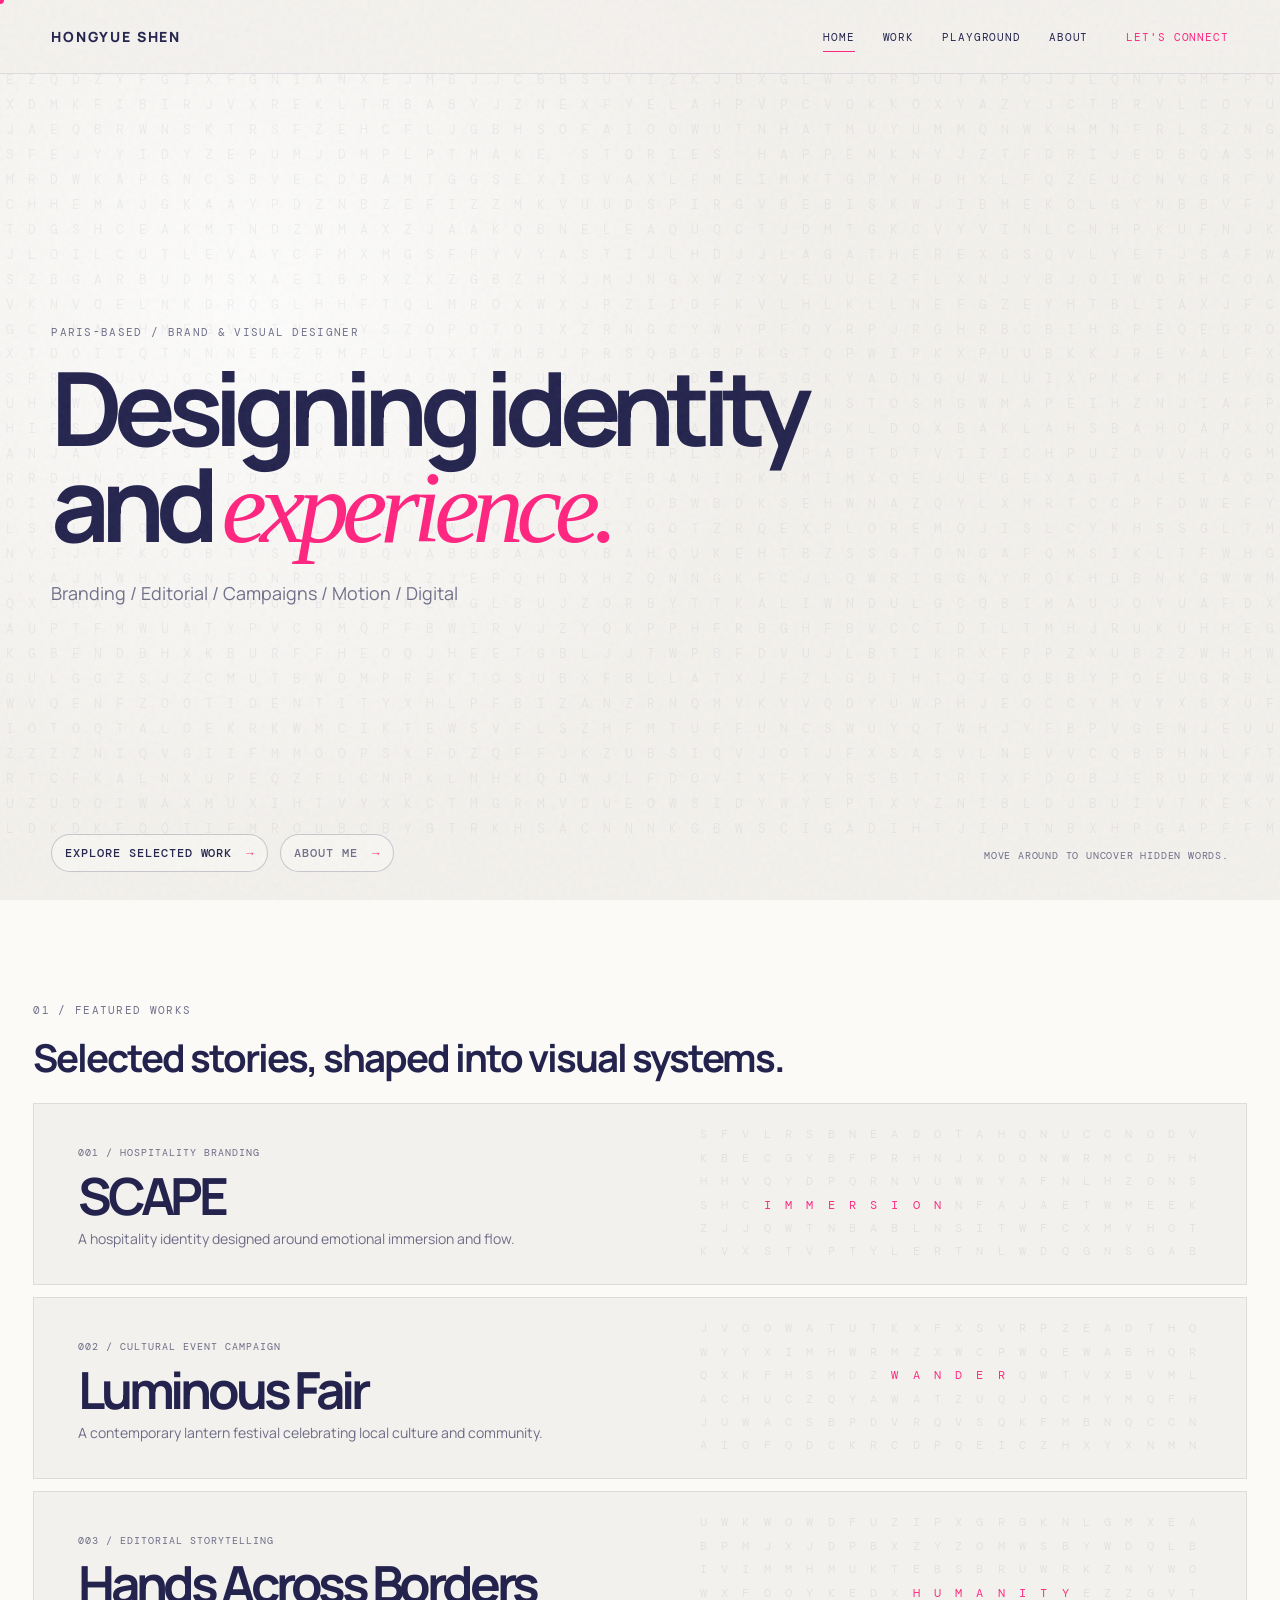
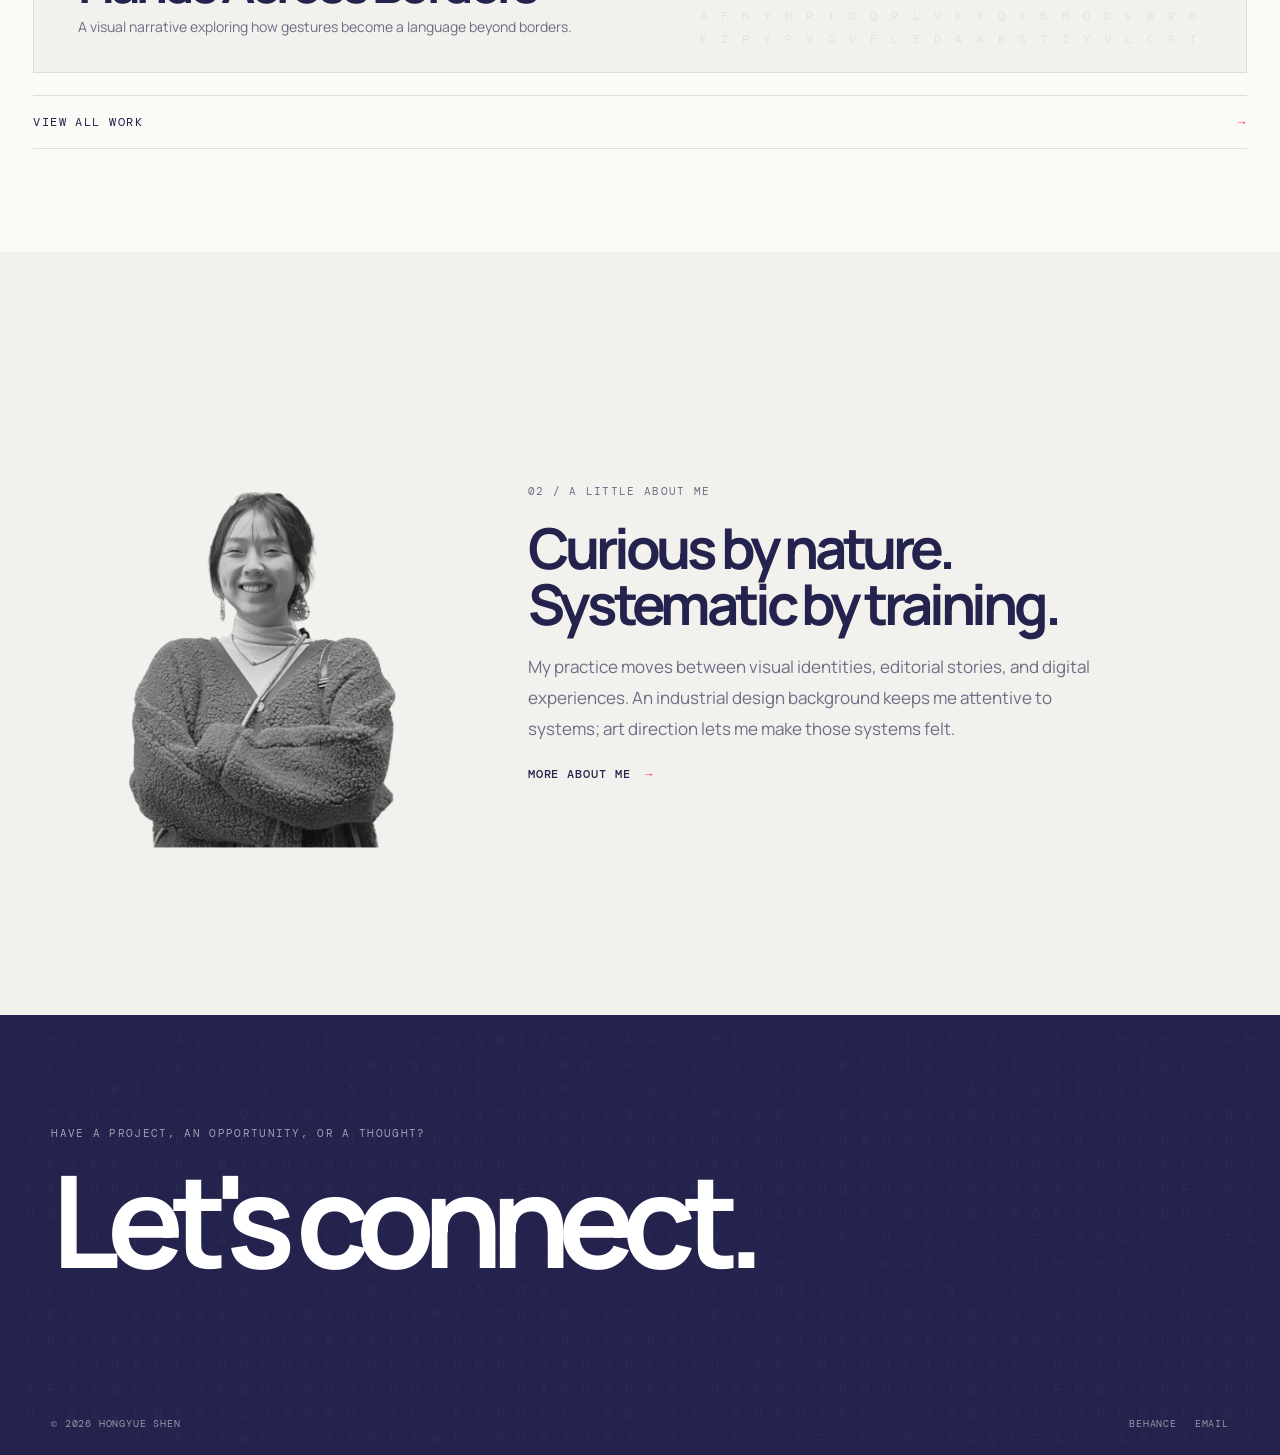
==== commit 2b339ef8: "Fix featured work heading alignment" ====
--- a/index.html
+++ b/index.html
@@ -50,7 +50,7 @@
       </section>
 
       <section class="section featured-section" id="selected-work">
-        <div class="section-heading reveal">
+        <div class="section-heading featured-heading reveal">
           <p class="eyebrow">01 / Featured Works</p>
           <h2>Selected stories, shaped into visual systems.</h2>
         </div>
--- a/styles.css
+++ b/styles.css
@@ -16,6 +16,7 @@
 html { scroll-behavior: smooth; }
 body {
   margin: 0;
+  overflow-x: hidden;
   color: var(--ink);
   background:
     radial-gradient(circle at 20% 10%, rgba(255,255,255,.82), transparent 33rem),
@@ -80,6 +81,8 @@
 .featured-section { padding: clamp(70px,8vw,110px) clamp(18px,2.6vw,44px); }
 .featured-section .section-heading { margin-bottom: 26px; }
 .featured-section .section-heading h2 { max-width: 1280px; white-space: nowrap; font-size: clamp(42px,5.4vw,92px); }
+.featured-heading { display: block; }
+.featured-heading h2 { max-width: min(980px,100%) !important; white-space: normal; font-size: clamp(28px,3vw,46px) !important; letter-spacing: -.052em; }
 .featured-list { display: grid; gap: 12px; }
 .featured-banner { position: relative; display: grid; grid-template-columns: minmax(0,1fr) minmax(330px,.9fr); gap: clamp(20px,4vw,70px); min-height: 178px; padding: 24px clamp(24px,3.4vw,48px); overflow: hidden; align-items: center; border: 1px solid rgba(35,35,77,.1); background: var(--paper); transition: border-color .18s ease, transform .18s ease, background .18s ease, color .18s ease; }
 .featured-banner::after { position: absolute; inset: 0; z-index: 2; content: ""; opacity: 0; background: linear-gradient(90deg, rgba(18,18,45,.74), rgba(18,18,45,.26)); transition: opacity .2s ease; pointer-events: none; }
@@ -133,6 +136,7 @@
 .page-hero .eyebrow,.page-hero .page-intro { position: relative; z-index: 1; }
 .page-matrix { position: absolute; inset: 0; padding: 24px; opacity: .8; font-size: 14px; }
 .work-index-section,.playground-section { padding-top: 0; background: var(--white); }
+.playground-section { padding-top: clamp(78px,8vw,126px); }
 .filter-bar { display: flex; flex-wrap: wrap; gap: 8px; margin-bottom: 30px; padding-top: 30px; border-top: 1px solid var(--ink-faint); }
 .filter-button { padding: 9px 14px; border: 1px solid var(--ink-faint); border-radius: 30px; background: transparent; cursor: pointer; font-family: var(--mono); font-size: 10px; letter-spacing: .08em; text-transform: uppercase; transition: .25s; }
 .filter-button:hover,.filter-button.active { color: white; border-color: var(--ink); background: var(--ink); }
@@ -163,9 +167,12 @@
 .play-placeholder .placeholder-mark { position: static; color: var(--pink); font-size: 60px; font-weight: 200; text-shadow: none; transition: transform .35s; }
 .play-placeholder:hover .placeholder-mark { transform: rotate(45deg); }
 .play-placeholder > span:last-child { color: var(--ink-soft); text-shadow: none; }
-.play-masonry { display: grid; grid-template-columns: repeat(2,minmax(0,1fr)); gap: 0; border-top: 1px solid rgba(35,35,77,.1); border-left: 1px solid rgba(35,35,77,.1); }
-.play-card { position: relative; min-height: clamp(330px,34vw,520px); padding: 0; overflow: hidden; border: 0; border-right: 1px solid rgba(35,35,77,.1); border-bottom: 1px solid rgba(35,35,77,.1); cursor: pointer; background: var(--paper-deep); text-align: left; }
-.play-card-large,.play-card-tall,.play-card-wide,.play-card-coffee { grid-column: auto; grid-row: auto; }
+.play-masonry { display: grid; grid-template-columns: minmax(0,1.08fr) minmax(0,.92fr); grid-template-areas: "script script" "living zine" "living coffee"; gap: clamp(14px,1.35vw,22px); }
+.play-card { position: relative; min-height: clamp(330px,34vw,520px); padding: 0; overflow: hidden; border: 1px solid rgba(35,35,77,.1); cursor: pointer; background: var(--paper-deep); text-align: left; }
+.play-card-large { grid-area: zine; min-height: clamp(260px,22vw,360px); }
+.play-card-tall { grid-area: living; min-height: clamp(520px,44vw,720px); }
+.play-card-wide { grid-area: script; min-height: clamp(320px,30vw,450px); }
+.play-card-coffee { grid-area: coffee; min-height: clamp(260px,22vw,360px); }
 .play-card img,.play-card video { width: 100%; height: 100%; object-fit: cover; filter: saturate(.86) contrast(.96); transition: transform .45s ease, filter .25s ease; }
 .play-card-contain img,.play-card-contain video { object-fit: contain; background: var(--paper); }
 .play-card::after { position: absolute; inset: 0; content: ""; background: linear-gradient(180deg,rgba(20,20,50,0),rgba(20,20,50,.62)); opacity: .65; transition: opacity .25s ease; }
@@ -247,6 +254,10 @@
 .play-panel { display: none; grid-template-columns: minmax(260px,.55fr) minmax(0,1.45fr); gap: clamp(22px,4vw,58px); padding: clamp(28px,4vw,62px); }
 .play-panel.active { display: grid; }
 .play-panel-wide { grid-template-columns: minmax(260px,.42fr) minmax(0,1.58fr); }
+.play-panel[data-play-panel="coffee-map"] { grid-template-columns: 1fr; gap: 18px; padding: clamp(22px,3vw,40px); }
+.play-panel[data-play-panel="coffee-map"] .play-panel-copy { display: grid; grid-template-columns: minmax(260px,.42fr) minmax(0,.74fr) minmax(180px,.34fr); gap: 22px; align-items: end; }
+.play-panel[data-play-panel="coffee-map"] .play-panel-copy h2 { margin-bottom: 0; font-size: clamp(38px,4.4vw,68px); }
+.play-panel[data-play-panel="coffee-map"] .play-panel-copy p { margin-bottom: 0; }
 .play-panel-copy h2 { margin-bottom: 18px; font-size: clamp(40px,5.5vw,82px); }
 .play-panel-copy p:not(.eyebrow) { max-width: 520px; color: var(--ink-soft); font-size: 15px; line-height: 1.75; }
 .play-hint { margin-top: 20px; font-family: var(--mono); font-size: 11px !important; letter-spacing: .06em; text-transform: uppercase; }
@@ -259,15 +270,13 @@
 .panorama-fallback { display: none !important; width: 100%; height: 620px; min-height: 420px; object-fit: contain; background: #0d0d1c; }
 .panorama-frame.no-aframe a-scene { display: none; }
 .panorama-frame.no-aframe .panorama-fallback { display: block !important; }
-.coffee-frame { display: grid; place-items: center; overflow: hidden; background: white; }
-.coffee-stage { display: grid; place-items: center; width: 100%; height: min(70vh, 660px); min-height: 520px; overflow: hidden; outline: none; background: white; touch-action: pan-y; cursor: grab; }
+.coffee-frame { display: block; overflow: hidden; background: white; }
+.coffee-stage { width: 100%; height: min(78vh, 780px); min-height: 600px; overflow-x: auto; overflow-y: hidden; outline: none; background: white; touch-action: pan-x; cursor: grab; scroll-behavior: smooth; scrollbar-color: var(--pink) rgba(35,35,77,.1); scrollbar-width: thin; }
 .coffee-stage:active { cursor: grabbing; }
-.coffee-board { position: relative; width: min(100%, calc((70vh - 2px) * 2.657)); max-width: 100%; aspect-ratio: 2870 / 1080; overflow: hidden; background: white; }
-.coffee-module-piece { position: absolute; overflow: hidden; opacity: 0; transform: translateY(12px) scale(.985); transition: opacity .35s ease, transform .35s ease, filter .35s ease; filter: saturate(.95); }
-.coffee-module-piece img { position: absolute; max-width: none; transform-origin: top left; }
-.coffee-module-piece.active { opacity: 1; transform: translateY(0) scale(1); filter: saturate(1.02); }
-.coffee-module-piece.current { box-shadow: 0 0 0 1px rgba(255,36,127,.28), 0 16px 50px rgba(35,35,77,.1); }
-.coffee-progress { position: absolute; right: 16px; bottom: 14px; z-index: 3; padding: 7px 10px; border-radius: 999px; background: rgba(255,255,255,.82); color: var(--pink); font-family: var(--mono); font-size: 10px; letter-spacing: .09em; backdrop-filter: blur(10px); }
+.coffee-stage::-webkit-scrollbar { height: 10px; }
+.coffee-stage::-webkit-scrollbar-track { background: rgba(35,35,77,.08); }
+.coffee-stage::-webkit-scrollbar-thumb { background: var(--pink); }
+.coffee-full-board { display: block; width: auto; max-width: none; height: 100%; min-width: max(1900px, calc((78vh - 2px) * 2.657)); object-fit: contain; object-position: left center; }
 
 .site-footer { position: relative; min-height: 440px; padding: 110px var(--edge) 26px; overflow: hidden; background: var(--ink); color: white; }
 .footer-matrix { position: absolute; inset: 0; padding: 20px; opacity: .38; }
@@ -311,6 +320,7 @@
   .section { padding-top: 90px; padding-bottom: 90px; }
   .section-heading { display: block; }
   .featured-section .section-heading h2 { white-space: normal; }
+  .featured-heading h2 { white-space: normal; }
   .section-heading > p:last-child { margin-top: 22px; }
   .section-heading > p:last-child span { text-align: left; }
   .featured-banner { grid-template-columns: 1fr; min-height: 320px; }
@@ -335,13 +345,13 @@
   .practice-heading { margin-top: 88px; }
   .practice-card img { order: -1; }
   .play-grid { grid-template-columns: 1fr; }
-  .play-masonry { display: block; border-left: 0; }
-  .play-card { display: block; min-height: 320px; margin-bottom: 0; border-right: 0; }
+  .play-masonry { display: block; }
+  .play-card { display: block; min-height: 320px; margin-bottom: 16px; }
   .play-card-large,.play-card-tall,.play-card-wide,.play-card-coffee { min-height: 320px; }
   .play-panel,.play-panel-wide { grid-template-columns: 1fr; padding: 24px; }
   .play-panel-media,.play-panel-media video,.play-panel-media iframe,.panorama-frame a-scene,.panorama-fallback { min-height: 380px; height: 380px; }
-  .coffee-stage { height: 420px; min-height: 420px; }
-  .coffee-board { width: 100%; min-height: 0; }
+  .coffee-stage { height: 440px; min-height: 440px; }
+  .coffee-full-board { min-width: 1250px; }
   .play-feature { grid-template-columns: 1fr; padding: 24px; }
   .zine-frame,.zine-frame iframe { min-height: 430px; }
   .compact-play-grid { grid-template-columns: 1fr; }
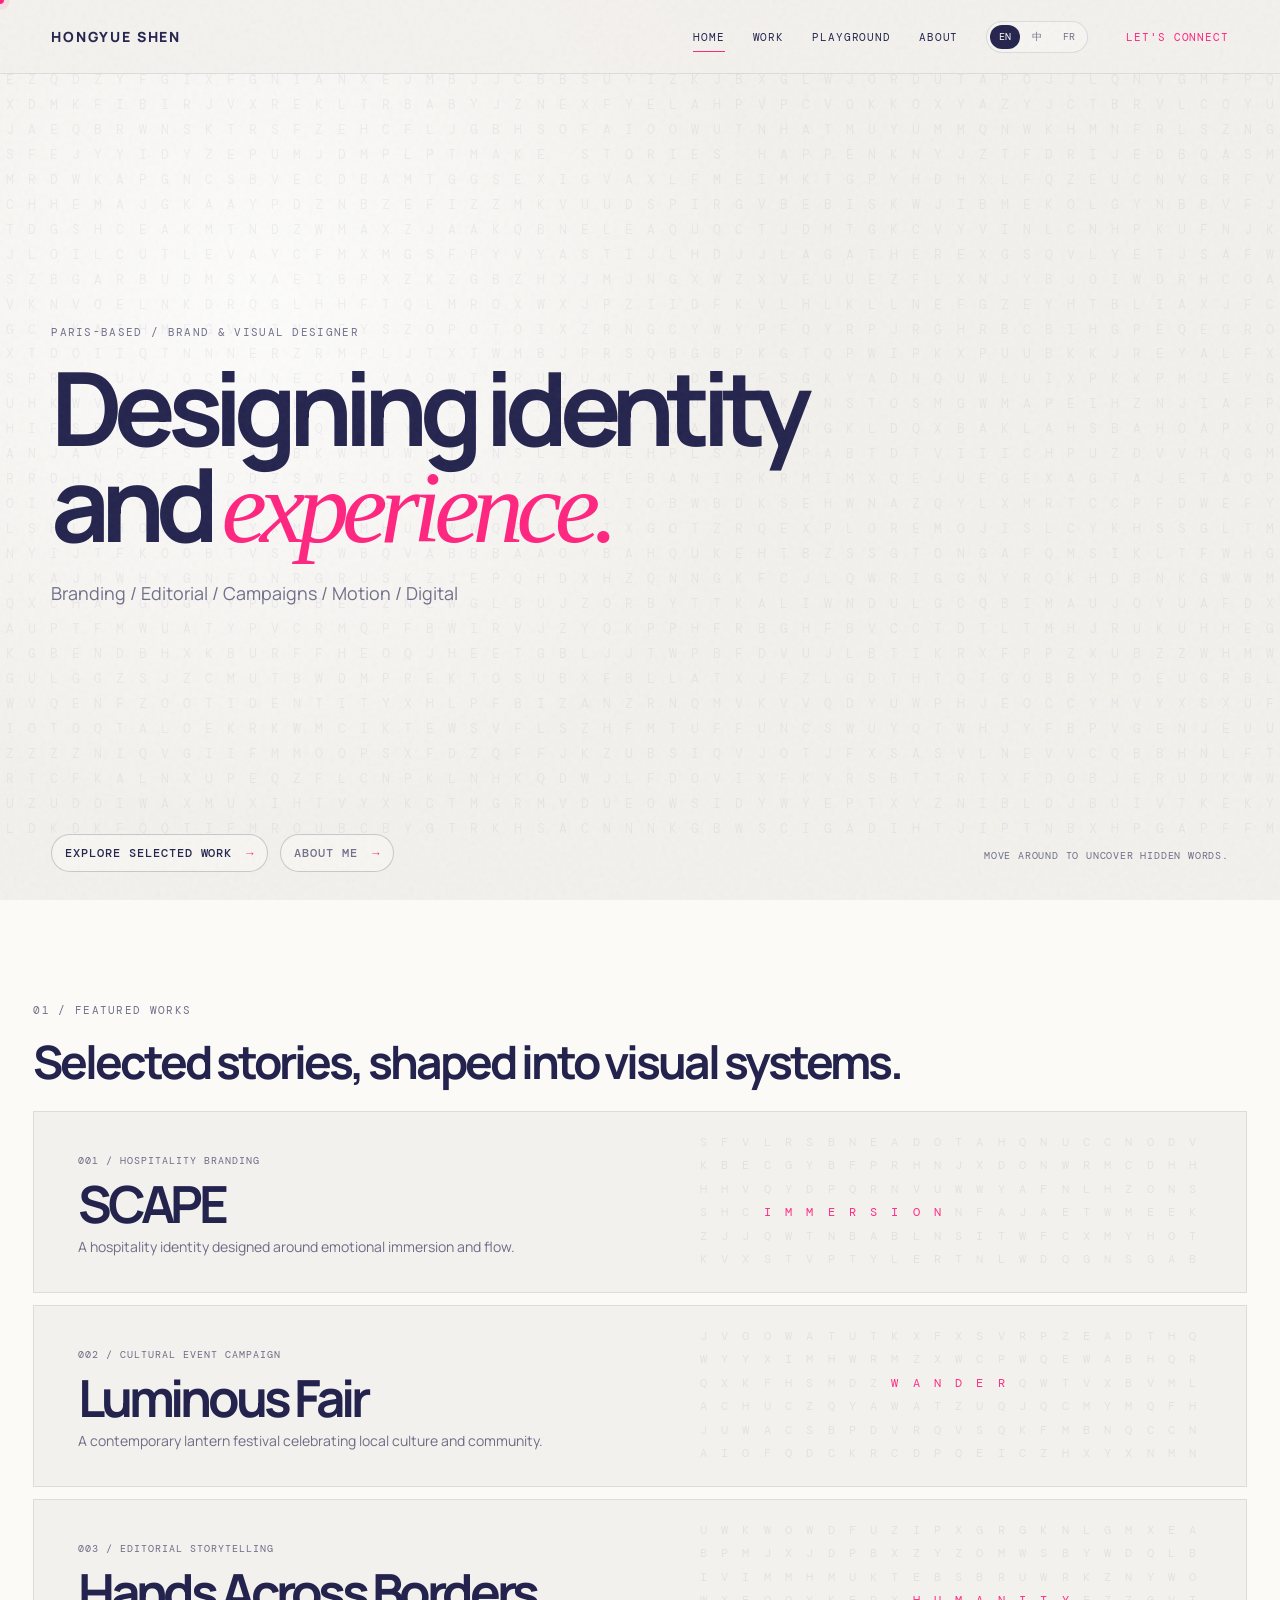
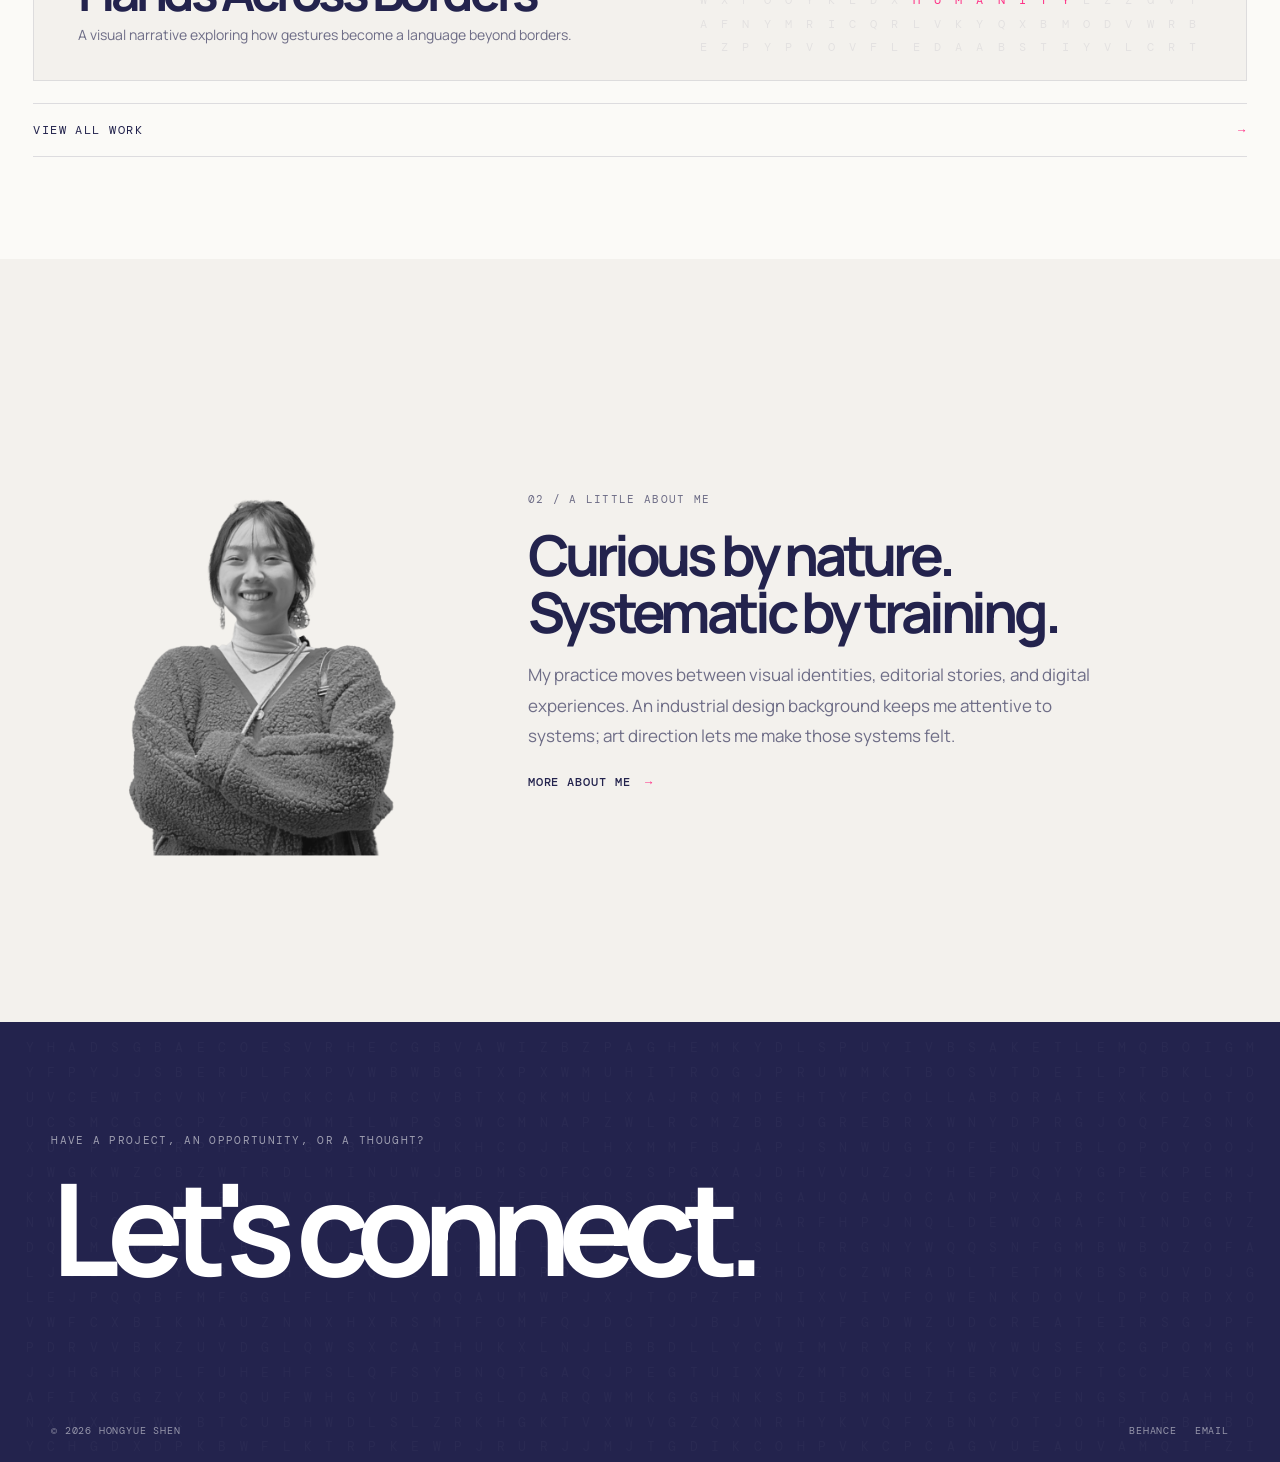
==== commit c0c462f4: "v18" ====
--- a/index.html
+++ b/index.html
@@ -35,32 +35,32 @@
           aria-label="Hidden words about narrative design"
         ></div>
         <div class="hero-copy">
-          <p class="eyebrow">Paris-based / Brand & Visual Designer</p>
-          <h1>
+          <p class="eyebrow" data-i18n="home.hero.eyebrow">Paris-based / Brand & Visual Designer</p>
+          <h1 data-i18n="home.hero.title">
             Designing identity<br />
             and <em>experience.</em>
           </h1>
-          <p class="hero-intro">Branding / Editorial / Campaigns / Motion / Digital</p>
+          <p class="hero-intro" data-i18n="home.hero.subtitle">Branding / Editorial / Campaigns / Motion / Digital</p>
         </div>
         <div class="hero-actions">
-          <a class="text-link" href="#selected-work">Explore selected work <span>&rarr;</span></a>
-          <a class="text-link text-link-muted" href="about.html">About me <span>&rarr;</span></a>
+          <a class="text-link" href="#selected-work" data-i18n="home.hero.ctaWork">Explore selected work <span>&rarr;</span></a>
+          <a class="text-link text-link-muted" href="about.html" data-i18n="home.hero.ctaAbout">About me <span>&rarr;</span></a>
         </div>
-        <p class="hero-note">Move around to uncover hidden words.</p>
+        <p class="hero-note" data-i18n="home.hero.note">Move around to uncover hidden words.</p>
       </section>
 
       <section class="section featured-section" id="selected-work">
         <div class="section-heading featured-heading reveal">
-          <p class="eyebrow">01 / Featured Works</p>
-          <h2>Selected stories, shaped into visual systems.</h2>
+          <p class="eyebrow" data-i18n="home.featured.eyebrow">01 / Featured Works</p>
+          <h2 data-i18n="home.featured.title">Selected stories, shaped into visual systems.</h2>
         </div>
 
         <div class="featured-list">
           <a class="featured-banner reveal" href="project.html?slug=scape" data-matrix-zone>
             <div class="featured-copy">
-              <span class="featured-number">001 / Hospitality Branding</span>
+              <span class="featured-number" data-i18n="home.featured.scape.meta">001 / Hospitality Branding</span>
               <h3>SCAPE</h3>
-              <p>A hospitality identity designed around emotional immersion and flow.</p>
+              <p data-i18n="home.featured.scape.desc">A hospitality identity designed around emotional immersion and flow.</p>
             </div>
             <img class="featured-thumb" src="assets/work/scape08.jpg" alt="SCAPE project preview" />
             <div class="featured-matrix letter-matrix" data-hidden="IMMERSION|ESCAPE" data-hidden-layout="0.28,0.18;0.64,0.62" data-seed="featured-scape" data-interactive="true"></div>
@@ -68,9 +68,9 @@
 
           <a class="featured-banner reveal" href="project.html?slug=luminous-fair" data-matrix-zone>
             <div class="featured-copy">
-              <span class="featured-number">002 / Cultural Event Campaign</span>
+              <span class="featured-number" data-i18n="home.featured.luminous.meta">002 / Cultural Event Campaign</span>
               <h3>Luminous Fair</h3>
-              <p>A contemporary lantern festival celebrating local culture and community.</p>
+              <p data-i18n="home.featured.luminous.desc">A contemporary lantern festival celebrating local culture and community.</p>
             </div>
             <img class="featured-thumb" src="assets/work/deng08.jpg" alt="Luminous Fair project preview" />
             <div class="featured-matrix letter-matrix" data-hidden="WANDER|REUNION" data-hidden-layout="0.18,0.54;0.7,0.1" data-seed="featured-luminous" data-interactive="true"></div>
@@ -78,15 +78,15 @@
 
           <a class="featured-banner reveal" href="project.html?slug=hands-across-borders" data-matrix-zone>
             <div class="featured-copy">
-              <span class="featured-number">003 / Editorial Storytelling</span>
+              <span class="featured-number" data-i18n="home.featured.hands.meta">003 / Editorial Storytelling</span>
               <h3>Hands Across Borders</h3>
-              <p>A visual narrative exploring how gestures become a language beyond borders.</p>
+              <p data-i18n="home.featured.hands.desc">A visual narrative exploring how gestures become a language beyond borders.</p>
             </div>
             <img class="featured-thumb" src="assets/work/hands-hero.jpg" alt="Hands Across Borders project preview" />
             <div class="featured-matrix letter-matrix" data-hidden="HUMANITY|CONNECT" data-hidden-layout="0.34,0.66;0.78,0.28" data-seed="featured-hands" data-interactive="true"></div>
           </a>
         </div>
-        <a class="button-link reveal" href="work.html">View all work <span>&rarr;</span></a>
+        <a class="button-link reveal" href="work.html" data-i18n="home.featured.viewAll">View all work <span>&rarr;</span></a>
       </section>
 
       <section class="section home-about">
@@ -94,22 +94,22 @@
           <img src="assets/people/home-about-cutout.png" alt="Portrait of Hongyue Shen" />
         </div>
         <div class="home-about-copy reveal">
-          <p class="eyebrow">02 / A little about me</p>
-          <h2>Curious by nature.<br />Systematic by training.</h2>
-          <p>
+          <p class="eyebrow" data-i18n="home.about.eyebrow">02 / A little about me</p>
+          <h2 data-i18n="home.about.title">Curious by nature.<br />Systematic by training.</h2>
+          <p data-i18n="home.about.body">
             My practice moves between visual identities, editorial stories, and digital
             experiences. An industrial design background keeps me attentive to systems;
             art direction lets me make those systems felt.
           </p>
-          <a class="text-link" href="about.html">More about me <span>&rarr;</span></a>
+          <a class="text-link" href="about.html" data-i18n="home.about.cta">More about me <span>&rarr;</span></a>
         </div>
       </section>
     </main>
 
     <footer class="site-footer" id="connect">
       <div class="footer-matrix letter-matrix" data-hidden="COLLABORATE|CREATE|TOGETHER" data-hidden-layout="0.12,0.86;0.68,0.88;0.82,0.78" data-seed="connect" data-interactive="true"></div>
-      <p class="eyebrow">Have a project, an opportunity, or a thought?</p>
-      <a class="footer-title" href="mailto:hongyueshn@gmail.com">Let's connect.</a>
+      <p class="eyebrow" data-i18n="footer.eyebrow">Have a project, an opportunity, or a thought?</p>
+      <a class="footer-title" href="mailto:hongyueshn@gmail.com" data-i18n="footer.title">Let's connect.</a>
       <div class="footer-bottom">
         <span>&copy; <span data-year></span> Hongyue Shen</span>
         <div>
@@ -119,5 +119,6 @@
       </div>
     </footer>
     <script src="script.js"></script>
+    <script src="i18n.js"></script>
   </body>
 </html>
--- a/styles.css
+++ b/styles.css
@@ -16,7 +16,6 @@
 html { scroll-behavior: smooth; }
 body {
   margin: 0;
-  overflow-x: hidden;
   color: var(--ink);
   background:
     radial-gradient(circle at 20% 10%, rgba(255,255,255,.82), transparent 33rem),
@@ -42,8 +41,11 @@
 .site-nav a::after { position: absolute; right: 0; bottom: 2px; left: 0; height: 1px; content: ""; background: var(--pink); transform: scaleX(0); transform-origin: right; transition: transform .35s ease; }
 .site-nav a:hover::after, .site-nav a.active::after { transform: scaleX(1); transform-origin: left; }
 .nav-contact { margin-left: 10px; color: var(--pink); }
+.language-switcher { display: inline-flex; gap: 2px; padding: 3px; border: 1px solid rgba(35,35,77,.13); border-radius: 999px; background: rgba(251,250,247,.48); }
+.language-switcher button { min-width: 30px; height: 24px; padding: 0 8px; border: 0; border-radius: 999px; cursor: pointer; background: transparent; color: var(--ink-soft); font-family: var(--mono); font-size: 10px; letter-spacing: .06em; text-transform: uppercase; }
+.language-switcher button.active { background: var(--ink); color: white; }
 .menu-toggle { display: none; border: 0; background: transparent; }
-.cursor-dot { position: fixed; z-index: 30; width: 8px; height: 8px; border-radius: 50%; pointer-events: none; background: var(--pink); transform: translate(-50%,-50%); transition: width .2s,height .2s; }
+.cursor-dot { position: fixed; z-index: 2147483647; width: 8px; height: 8px; border-radius: 50%; pointer-events: none; background: var(--pink); box-shadow: 0 0 0 6px rgba(255,36,127,.08); transform: translate(-50%,-50%); transition: width .2s,height .2s,opacity .16s; }
 .cursor-dot.large { width: 26px; height: 26px; background: rgba(255,36,127,.42); }
 
 .hero { position: relative; min-height: calc(100svh - 74px); padding: 12vh var(--edge) 60px; overflow: hidden; display: flex; align-items: center; }
@@ -82,7 +84,7 @@
 .featured-section .section-heading { margin-bottom: 26px; }
 .featured-section .section-heading h2 { max-width: 1280px; white-space: nowrap; font-size: clamp(42px,5.4vw,92px); }
 .featured-heading { display: block; }
-.featured-heading h2 { max-width: min(980px,100%) !important; white-space: normal; font-size: clamp(28px,3vw,46px) !important; letter-spacing: -.052em; }
+.featured-heading h2 { max-width: none !important; white-space: nowrap; font-size: clamp(30px,3.6vw,58px) !important; letter-spacing: -.065em; }
 .featured-list { display: grid; gap: 12px; }
 .featured-banner { position: relative; display: grid; grid-template-columns: minmax(0,1fr) minmax(330px,.9fr); gap: clamp(20px,4vw,70px); min-height: 178px; padding: 24px clamp(24px,3.4vw,48px); overflow: hidden; align-items: center; border: 1px solid rgba(35,35,77,.1); background: var(--paper); transition: border-color .18s ease, transform .18s ease, background .18s ease, color .18s ease; }
 .featured-banner::after { position: absolute; inset: 0; z-index: 2; content: ""; opacity: 0; background: linear-gradient(90deg, rgba(18,18,45,.74), rgba(18,18,45,.26)); transition: opacity .2s ease; pointer-events: none; }
@@ -136,7 +138,7 @@
 .page-hero .eyebrow,.page-hero .page-intro { position: relative; z-index: 1; }
 .page-matrix { position: absolute; inset: 0; padding: 24px; opacity: .8; font-size: 14px; }
 .work-index-section,.playground-section { padding-top: 0; background: var(--white); }
-.playground-section { padding-top: clamp(78px,8vw,126px); }
+.playground-section { padding-top: clamp(42px,5vw,76px); }
 .filter-bar { display: flex; flex-wrap: wrap; gap: 8px; margin-bottom: 30px; padding-top: 30px; border-top: 1px solid var(--ink-faint); }
 .filter-button { padding: 9px 14px; border: 1px solid var(--ink-faint); border-radius: 30px; background: transparent; cursor: pointer; font-family: var(--mono); font-size: 10px; letter-spacing: .08em; text-transform: uppercase; transition: .25s; }
 .filter-button:hover,.filter-button.active { color: white; border-color: var(--ink); background: var(--ink); }
@@ -167,11 +169,11 @@
 .play-placeholder .placeholder-mark { position: static; color: var(--pink); font-size: 60px; font-weight: 200; text-shadow: none; transition: transform .35s; }
 .play-placeholder:hover .placeholder-mark { transform: rotate(45deg); }
 .play-placeholder > span:last-child { color: var(--ink-soft); text-shadow: none; }
-.play-masonry { display: grid; grid-template-columns: minmax(0,1.08fr) minmax(0,.92fr); grid-template-areas: "script script" "living zine" "living coffee"; gap: clamp(14px,1.35vw,22px); }
-.play-card { position: relative; min-height: clamp(330px,34vw,520px); padding: 0; overflow: hidden; border: 1px solid rgba(35,35,77,.1); cursor: pointer; background: var(--paper-deep); text-align: left; }
+.play-masonry { display: grid; grid-template-columns: 1.08fr .92fr; grid-template-areas: "script script" "living coffee" "living zine"; gap: 0; border-top: 1px solid rgba(35,35,77,.1); border-left: 1px solid rgba(35,35,77,.1); }
+.play-card { position: relative; min-height: clamp(330px,34vw,520px); padding: 0; overflow: hidden; border: 0; border-right: 1px solid rgba(35,35,77,.1); border-bottom: 1px solid rgba(35,35,77,.1); cursor: pointer; background: var(--paper-deep); text-align: left; }
 .play-card-large { grid-area: zine; min-height: clamp(260px,22vw,360px); }
 .play-card-tall { grid-area: living; min-height: clamp(520px,44vw,720px); }
-.play-card-wide { grid-area: script; min-height: clamp(320px,30vw,450px); }
+.play-card-wide { grid-area: script; min-height: clamp(320px,32vw,470px); }
 .play-card-coffee { grid-area: coffee; min-height: clamp(260px,22vw,360px); }
 .play-card img,.play-card video { width: 100%; height: 100%; object-fit: cover; filter: saturate(.86) contrast(.96); transition: transform .45s ease, filter .25s ease; }
 .play-card-contain img,.play-card-contain video { object-fit: contain; background: var(--paper); }
@@ -251,13 +253,9 @@
 .play-modal.open { visibility: visible; opacity: 1; }
 .play-modal-dialog { position: relative; width: min(1440px,96vw); max-height: 92vh; overflow: auto; background: var(--paper); color: var(--ink); box-shadow: 0 28px 100px rgba(0,0,0,.32); }
 .play-modal-close { position: absolute; top: 18px; right: 20px; z-index: 3; width: 40px; height: 40px; border: 1px solid rgba(35,35,77,.14); border-radius: 50%; cursor: pointer; background: rgba(251,250,247,.72); color: var(--ink); font-size: 26px; line-height: 1; }
-.play-panel { display: none; grid-template-columns: minmax(260px,.55fr) minmax(0,1.45fr); gap: clamp(22px,4vw,58px); padding: clamp(28px,4vw,62px); }
+.play-panel { display: none; grid-template-columns: minmax(260px,.48fr) minmax(0,1.52fr); gap: clamp(22px,4vw,58px); padding: clamp(28px,4vw,62px); }
 .play-panel.active { display: grid; }
-.play-panel-wide { grid-template-columns: minmax(260px,.42fr) minmax(0,1.58fr); }
-.play-panel[data-play-panel="coffee-map"] { grid-template-columns: 1fr; gap: 18px; padding: clamp(22px,3vw,40px); }
-.play-panel[data-play-panel="coffee-map"] .play-panel-copy { display: grid; grid-template-columns: minmax(260px,.42fr) minmax(0,.74fr) minmax(180px,.34fr); gap: 22px; align-items: end; }
-.play-panel[data-play-panel="coffee-map"] .play-panel-copy h2 { margin-bottom: 0; font-size: clamp(38px,4.4vw,68px); }
-.play-panel[data-play-panel="coffee-map"] .play-panel-copy p { margin-bottom: 0; }
+.play-panel-wide { grid-template-columns: minmax(260px,.48fr) minmax(0,1.52fr); }
 .play-panel-copy h2 { margin-bottom: 18px; font-size: clamp(40px,5.5vw,82px); }
 .play-panel-copy p:not(.eyebrow) { max-width: 520px; color: var(--ink-soft); font-size: 15px; line-height: 1.75; }
 .play-hint { margin-top: 20px; font-family: var(--mono); font-size: 11px !important; letter-spacing: .06em; text-transform: uppercase; }
@@ -270,13 +268,19 @@
 .panorama-fallback { display: none !important; width: 100%; height: 620px; min-height: 420px; object-fit: contain; background: #0d0d1c; }
 .panorama-frame.no-aframe a-scene { display: none; }
 .panorama-frame.no-aframe .panorama-fallback { display: block !important; }
-.coffee-frame { display: block; overflow: hidden; background: white; }
-.coffee-stage { width: 100%; height: min(78vh, 780px); min-height: 600px; overflow-x: auto; overflow-y: hidden; outline: none; background: white; touch-action: pan-x; cursor: grab; scroll-behavior: smooth; scrollbar-color: var(--pink) rgba(35,35,77,.1); scrollbar-width: thin; }
+.coffee-frame { display: grid; place-items: stretch; height: min(70vh, 680px); min-height: 520px; overflow: hidden; background: white; }
+.coffee-stage { display: grid; place-items: center; width: 100%; height: 100%; min-height: 0; overflow: hidden; outline: none; background: white; touch-action: pan-y; cursor: grab; }
 .coffee-stage:active { cursor: grabbing; }
-.coffee-stage::-webkit-scrollbar { height: 10px; }
-.coffee-stage::-webkit-scrollbar-track { background: rgba(35,35,77,.08); }
-.coffee-stage::-webkit-scrollbar-thumb { background: var(--pink); }
-.coffee-full-board { display: block; width: auto; max-width: none; height: 100%; min-width: max(1900px, calc((78vh - 2px) * 2.657)); object-fit: contain; object-position: left center; }
+.coffee-image-stage { display: flex; align-items: center; justify-content: flex-start; overflow-x: auto; overflow-y: hidden; padding: 0; direction: ltr; touch-action: pan-x; overscroll-behavior: contain; scroll-padding-left: 0; }
+.coffee-panorama-image { display: block; flex: 0 0 auto; width: auto; max-width: none; height: 100%; margin: 0; object-fit: contain; object-position: left center; background: white; }
+.coffee-board { position: relative; width: min(100%, calc((74vh - 2px) * 2.657)); max-width: 100%; aspect-ratio: 2870 / 1080; overflow: hidden; background: white; }
+.coffee-board-ghost { position: absolute; inset: 0; width: 100%; height: 100%; object-fit: contain; opacity: .055; transition: opacity .35s ease; }
+.coffee-stage.is-complete .coffee-board-ghost { opacity: 1; }
+.coffee-module-piece { position: absolute; overflow: hidden; opacity: 0; transform: translateY(12px) scale(.985); transition: opacity .35s ease, transform .35s ease, filter .35s ease; filter: saturate(.95); }
+.coffee-module-piece img { position: absolute; max-width: none; transform-origin: top left; }
+.coffee-module-piece.active { opacity: 1; transform: translateY(0) scale(1); filter: saturate(1.02); }
+.coffee-module-piece.current { box-shadow: 0 0 0 1px rgba(255,36,127,.28), 0 16px 50px rgba(35,35,77,.1); }
+.coffee-progress { position: absolute; right: 16px; bottom: 14px; z-index: 3; padding: 7px 10px; border-radius: 999px; background: rgba(255,255,255,.82); color: var(--pink); font-family: var(--mono); font-size: 10px; letter-spacing: .09em; backdrop-filter: blur(10px); }
 
 .site-footer { position: relative; min-height: 440px; padding: 110px var(--edge) 26px; overflow: hidden; background: var(--ink); color: white; }
 .footer-matrix { position: absolute; inset: 0; padding: 20px; opacity: .38; }
@@ -345,13 +349,13 @@
   .practice-heading { margin-top: 88px; }
   .practice-card img { order: -1; }
   .play-grid { grid-template-columns: 1fr; }
-  .play-masonry { display: block; }
-  .play-card { display: block; min-height: 320px; margin-bottom: 16px; }
+  .play-masonry { display: block; border-left: 0; }
+  .play-card { display: block; min-height: 320px; margin-bottom: 0; border-right: 0; }
   .play-card-large,.play-card-tall,.play-card-wide,.play-card-coffee { min-height: 320px; }
   .play-panel,.play-panel-wide { grid-template-columns: 1fr; padding: 24px; }
   .play-panel-media,.play-panel-media video,.play-panel-media iframe,.panorama-frame a-scene,.panorama-fallback { min-height: 380px; height: 380px; }
-  .coffee-stage { height: 440px; min-height: 440px; }
-  .coffee-full-board { min-width: 1250px; }
+  .coffee-stage { height: 420px; min-height: 420px; }
+  .coffee-board { width: 100%; min-height: 0; }
   .play-feature { grid-template-columns: 1fr; padding: 24px; }
   .zine-frame,.zine-frame iframe { min-height: 430px; }
   .compact-play-grid { grid-template-columns: 1fr; }
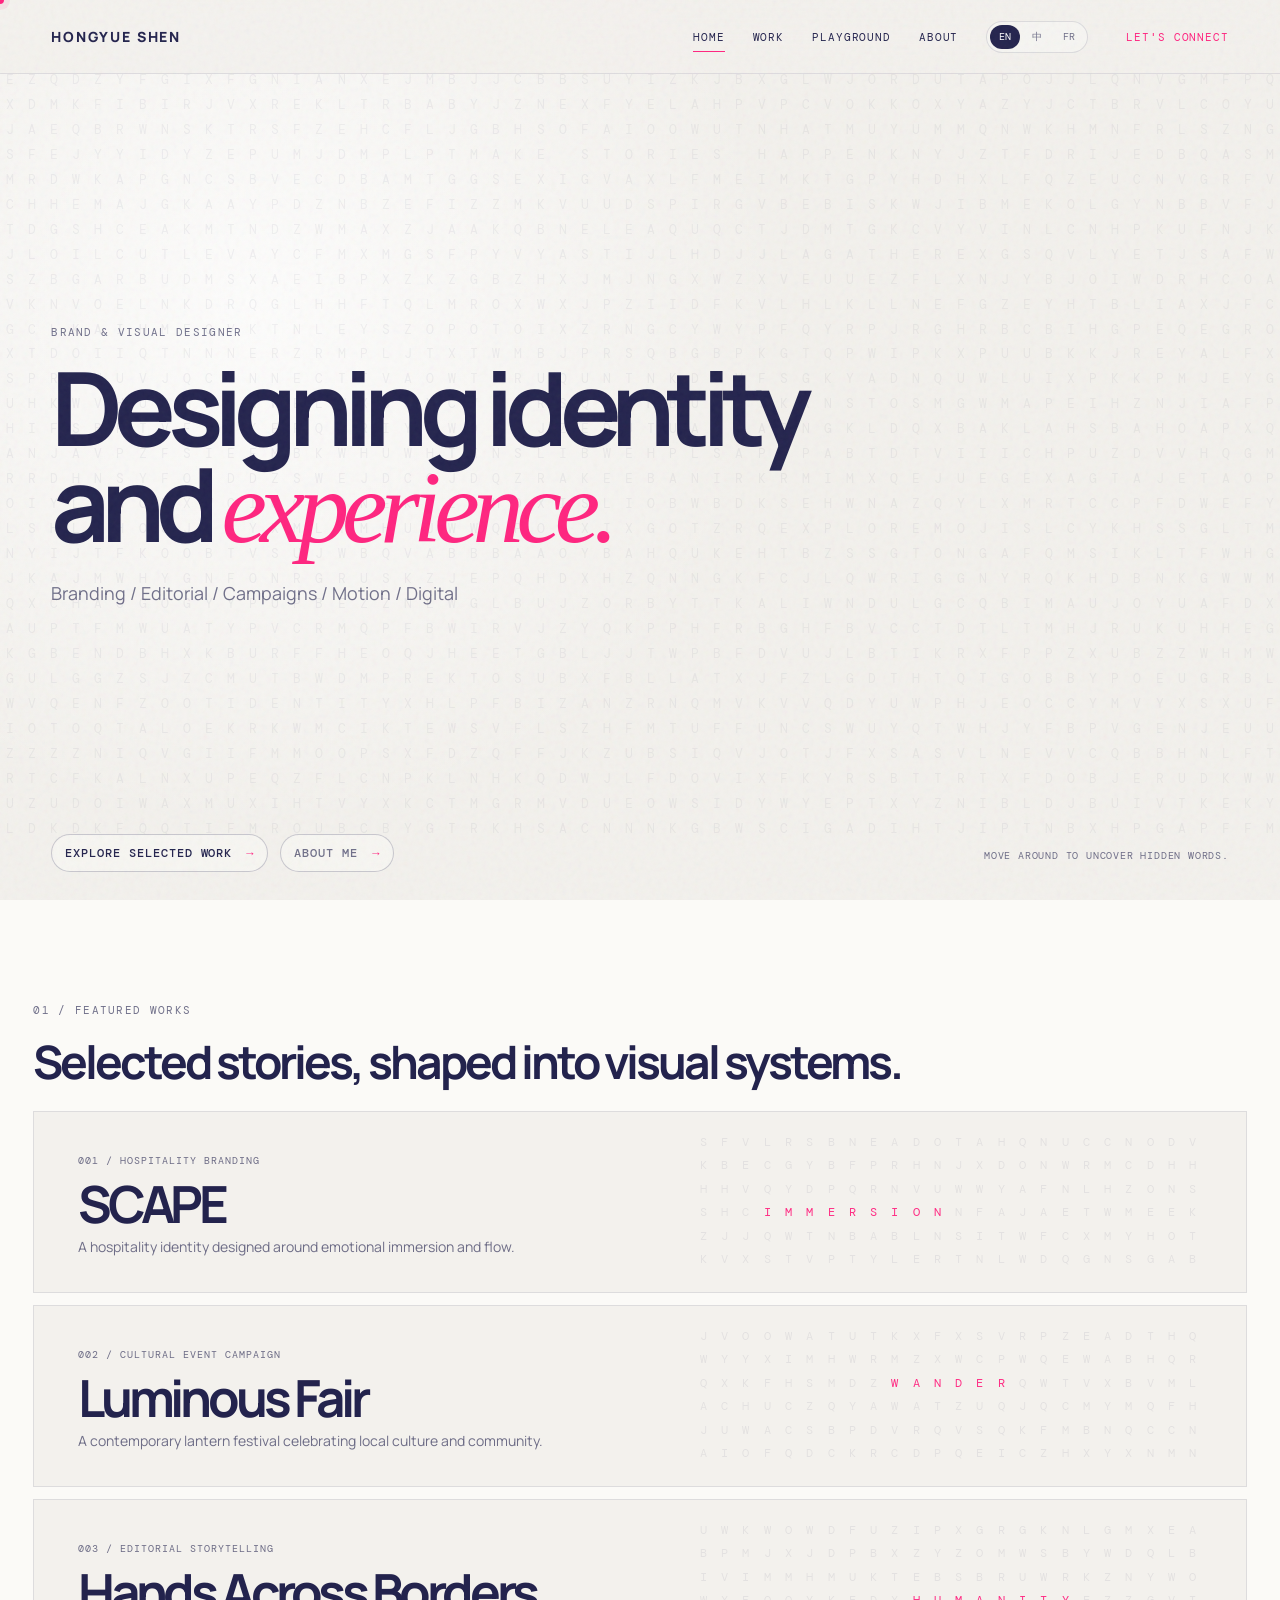
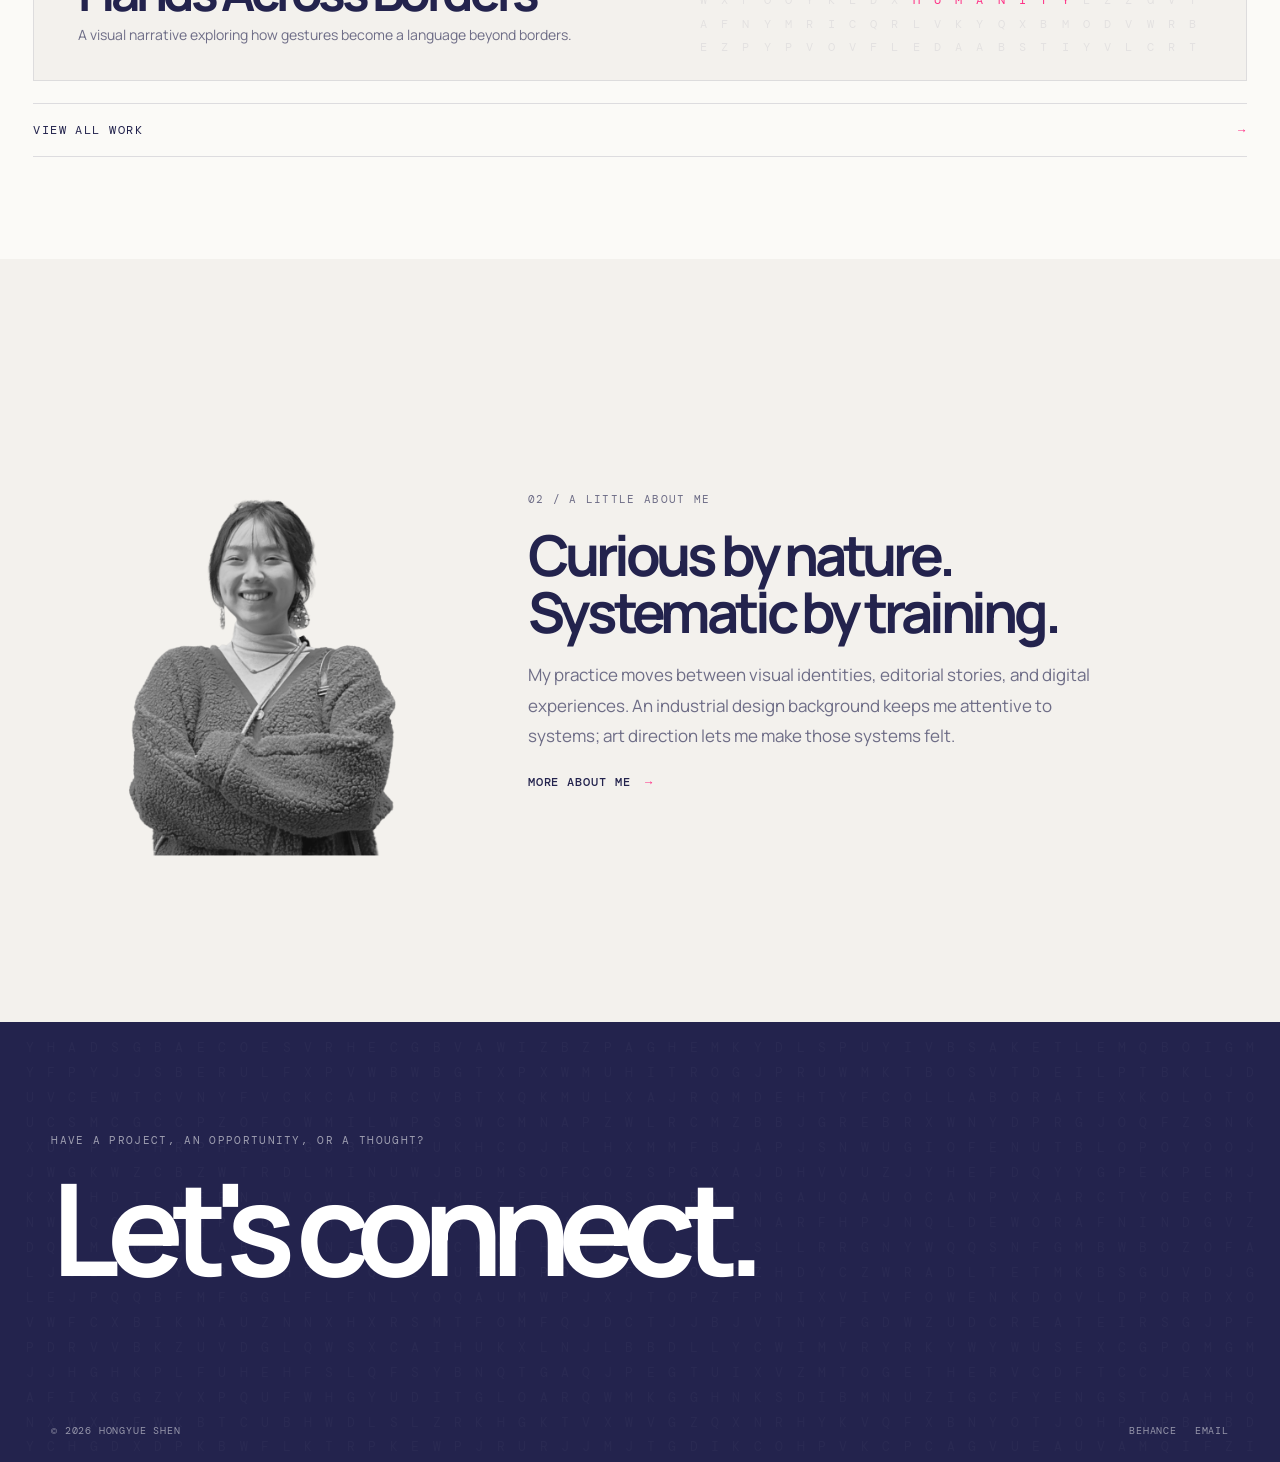
==== commit aad55ca5: "20260810" ====
--- a/index.html
+++ b/index.html
@@ -3,7 +3,7 @@
   <head>
     <meta charset="UTF-8" />
     <meta name="viewport" content="width=device-width, initial-scale=1.0" />
-    <meta name="description" content="Hongyue Shen is a Paris-based brand and visual designer working across identity, editorial, motion, and digital experiences." />
+    <meta name="description" content="Hongyue Shen is a brand and visual designer working across identity, editorial, motion, and digital experiences." />
     <title>Hongyue Shen | Brand & Visual Designer</title>
     <link rel="preconnect" href="https://fonts.googleapis.com" />
     <link rel="preconnect" href="https://fonts.gstatic.com" crossorigin />
@@ -35,7 +35,7 @@
           aria-label="Hidden words about narrative design"
         ></div>
         <div class="hero-copy">
-          <p class="eyebrow" data-i18n="home.hero.eyebrow">Paris-based / Brand & Visual Designer</p>
+          <p class="eyebrow" data-i18n="home.hero.eyebrow">Brand & Visual Designer</p>
           <h1 data-i18n="home.hero.title">
             Designing identity<br />
             and <em>experience.</em>
--- a/styles.css
+++ b/styles.css
@@ -216,10 +216,10 @@
 .project-summary p { color: var(--ink-soft); font-size: clamp(16px,1.4vw,19px); line-height: 1.8; }
 .project-gallery { padding: 0 var(--edge) 100px; }
 .gallery-grid { display: grid; grid-template-columns: repeat(6,1fr); gap: 14px; }
-.gallery-item { grid-column: span 3; aspect-ratio: 16 / 10; min-height: 0; padding: 0; overflow: hidden; border: 0; cursor: zoom-in; background: var(--paper-deep); }
+.gallery-item { grid-column: span 3; aspect-ratio: 16 / 9; min-height: 0; padding: 0; overflow: hidden; border: 0; cursor: zoom-in; background: var(--paper-deep); }
 .gallery-item-wide { grid-column: span 6; }
 .gallery-item-third { grid-column: span 2; }
-.gallery-item img { width: 100%; height: 100%; object-fit: cover; transition: transform .75s ease; }
+.gallery-item img { width: 100%; height: 100%; object-fit: contain; transition: transform .75s ease; }
 .gallery-item:hover img { transform: scale(1.035); }
 .gallery-video { display: grid; aspect-ratio: auto; min-height: auto; cursor: default; background: transparent; }
 .gallery-video video { display: block; width: 100%; aspect-ratio: 16 / 9; object-fit: contain; background: transparent; }
